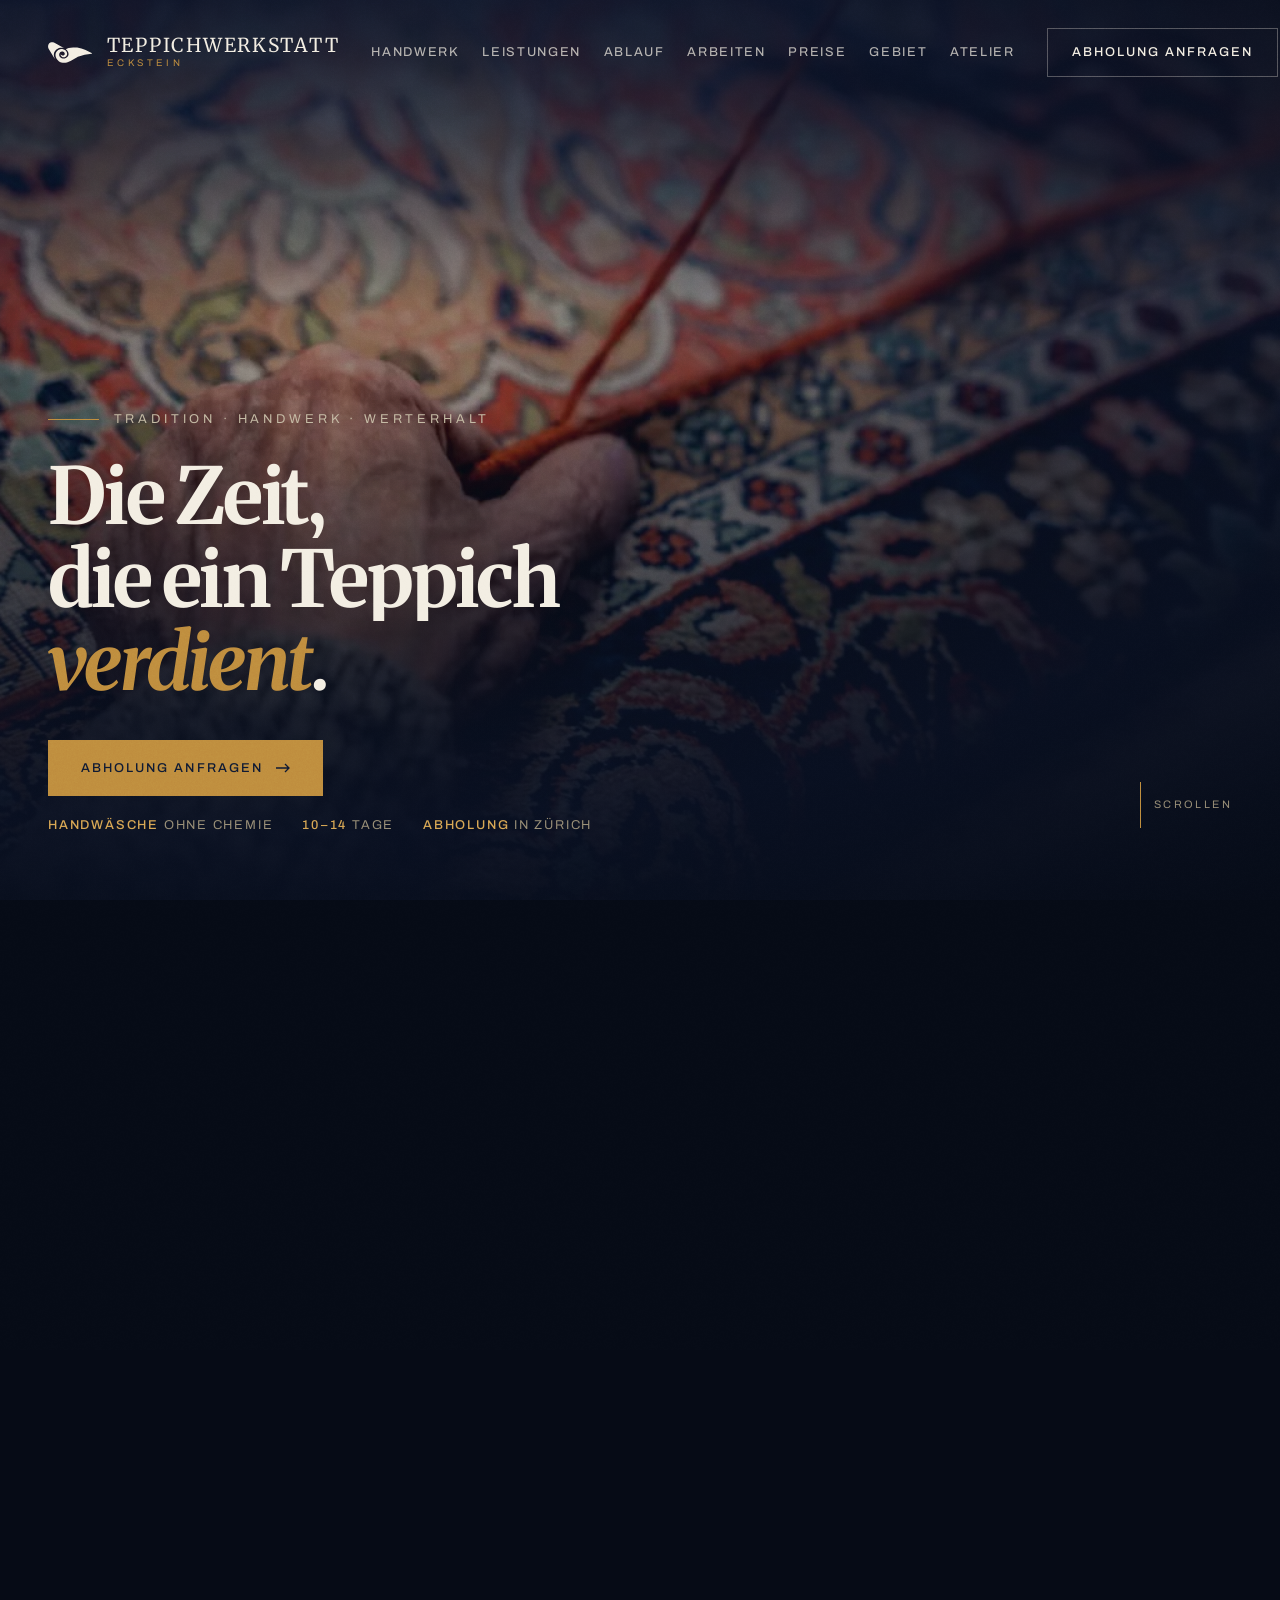
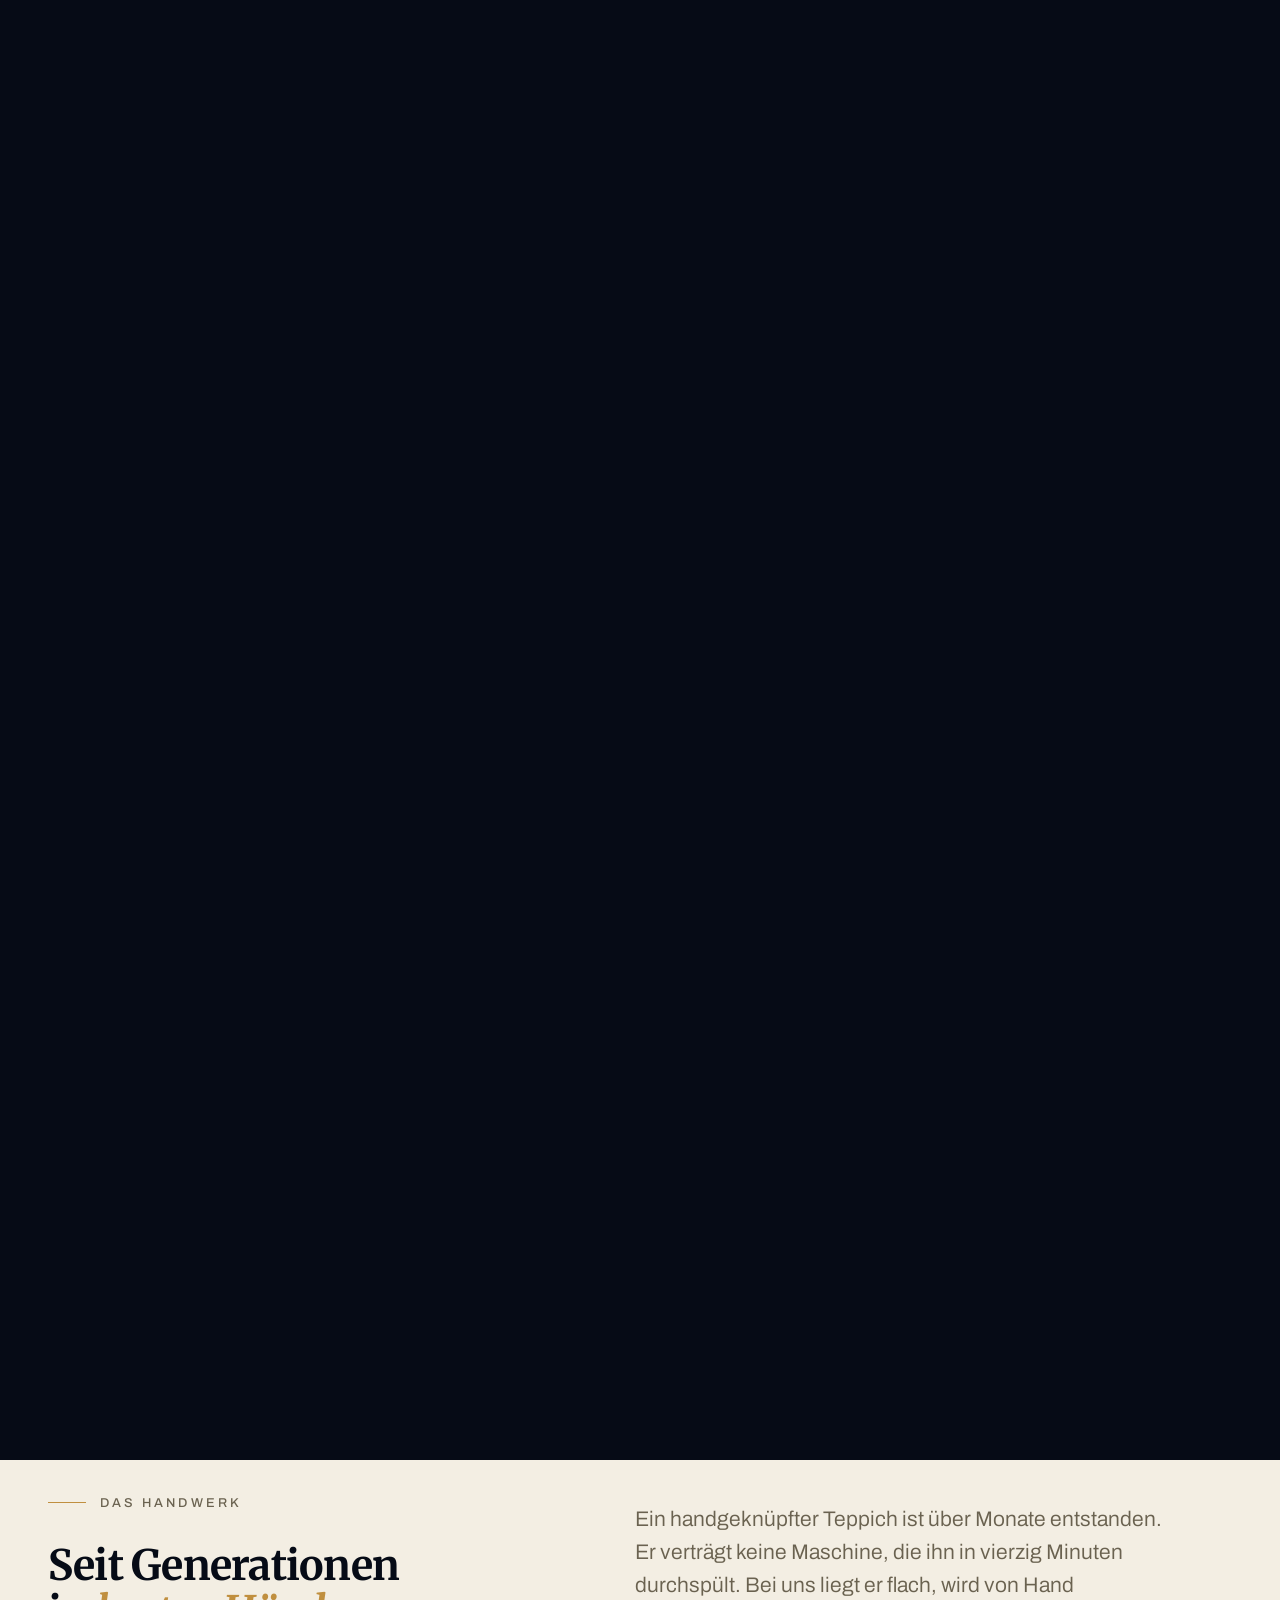
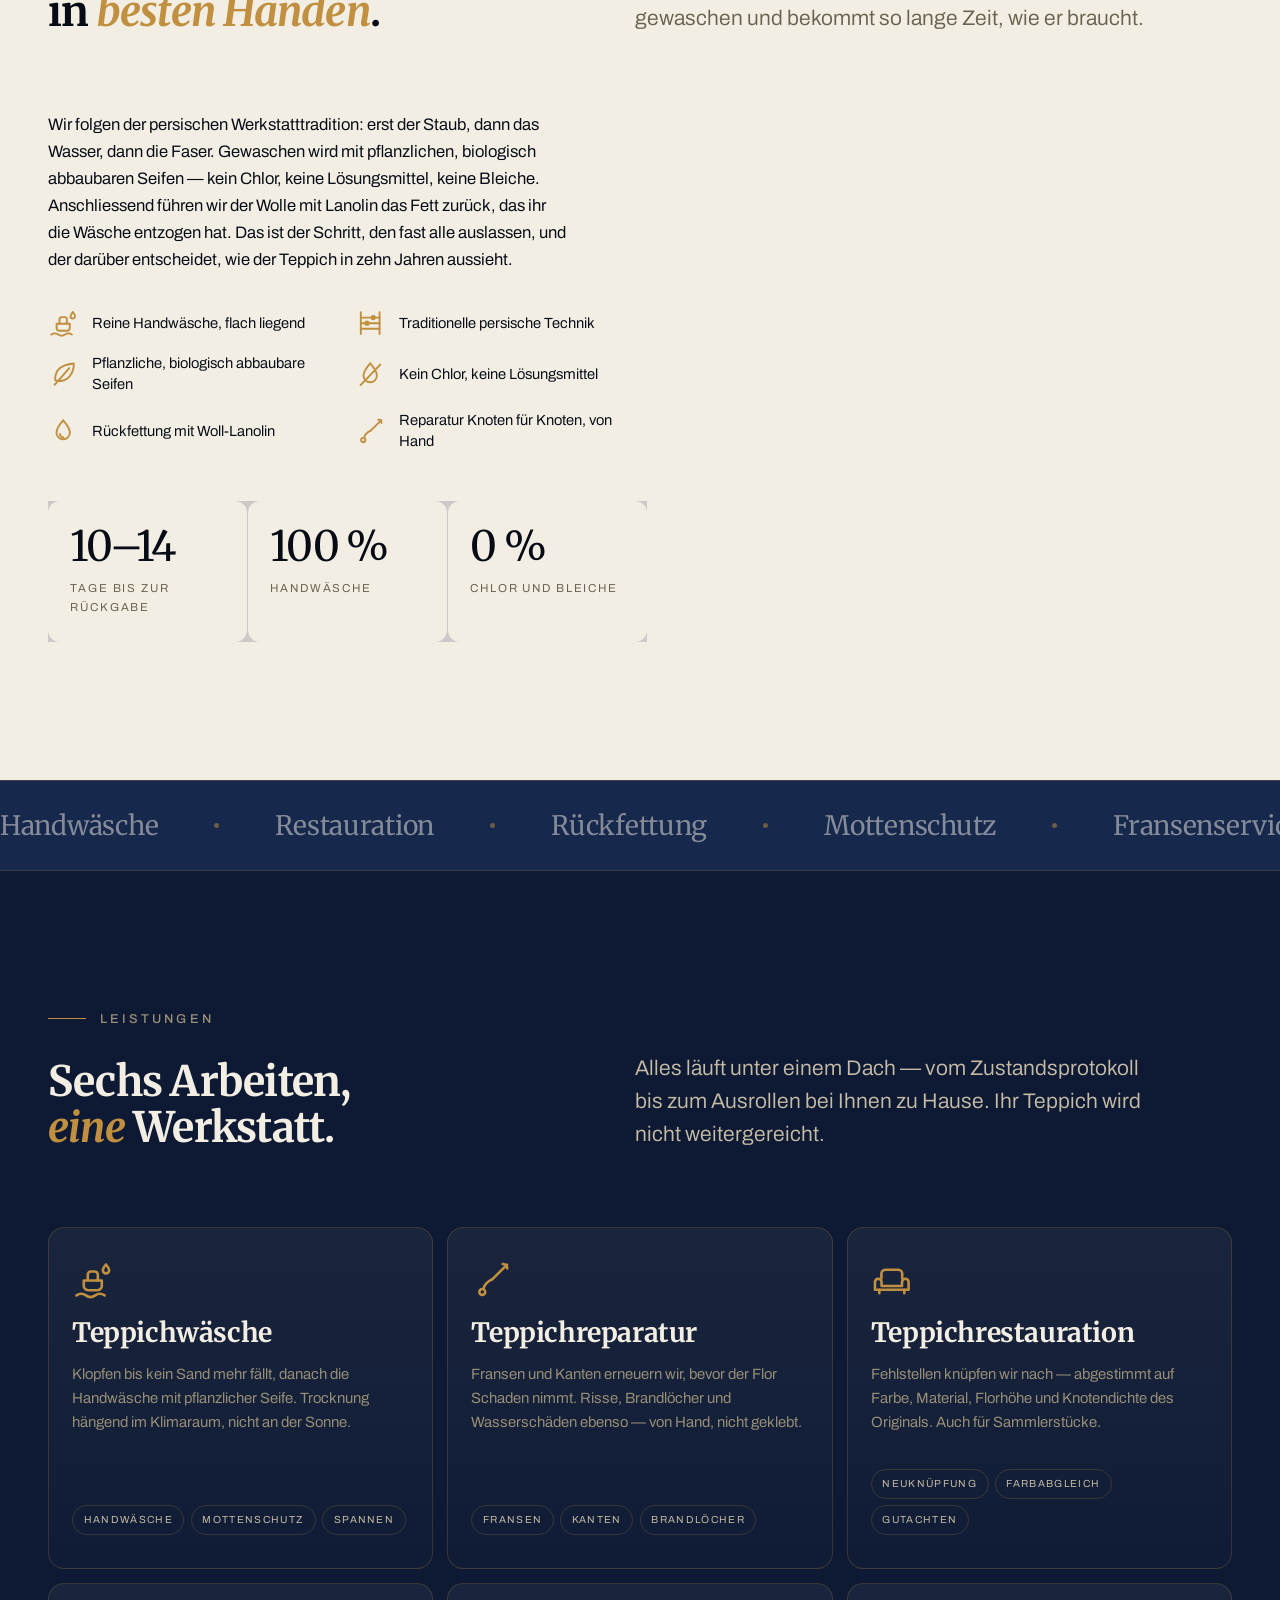
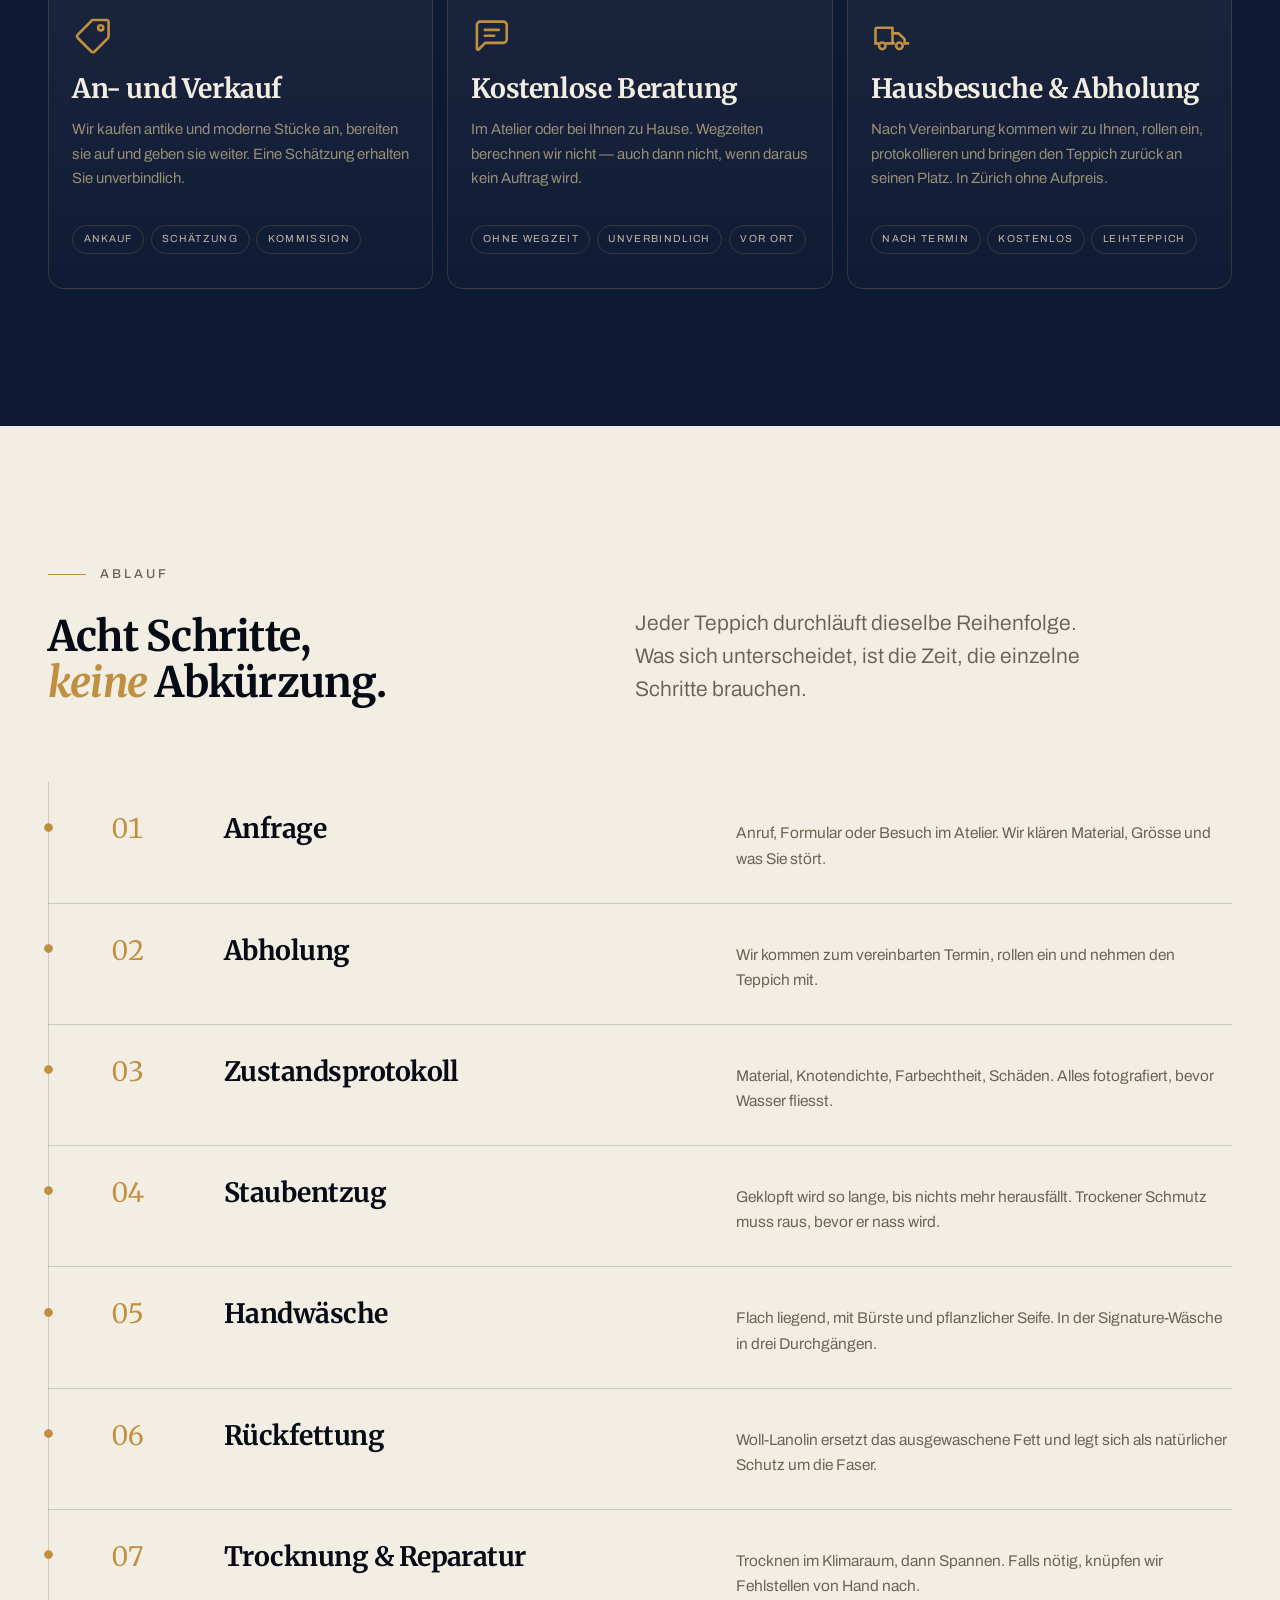
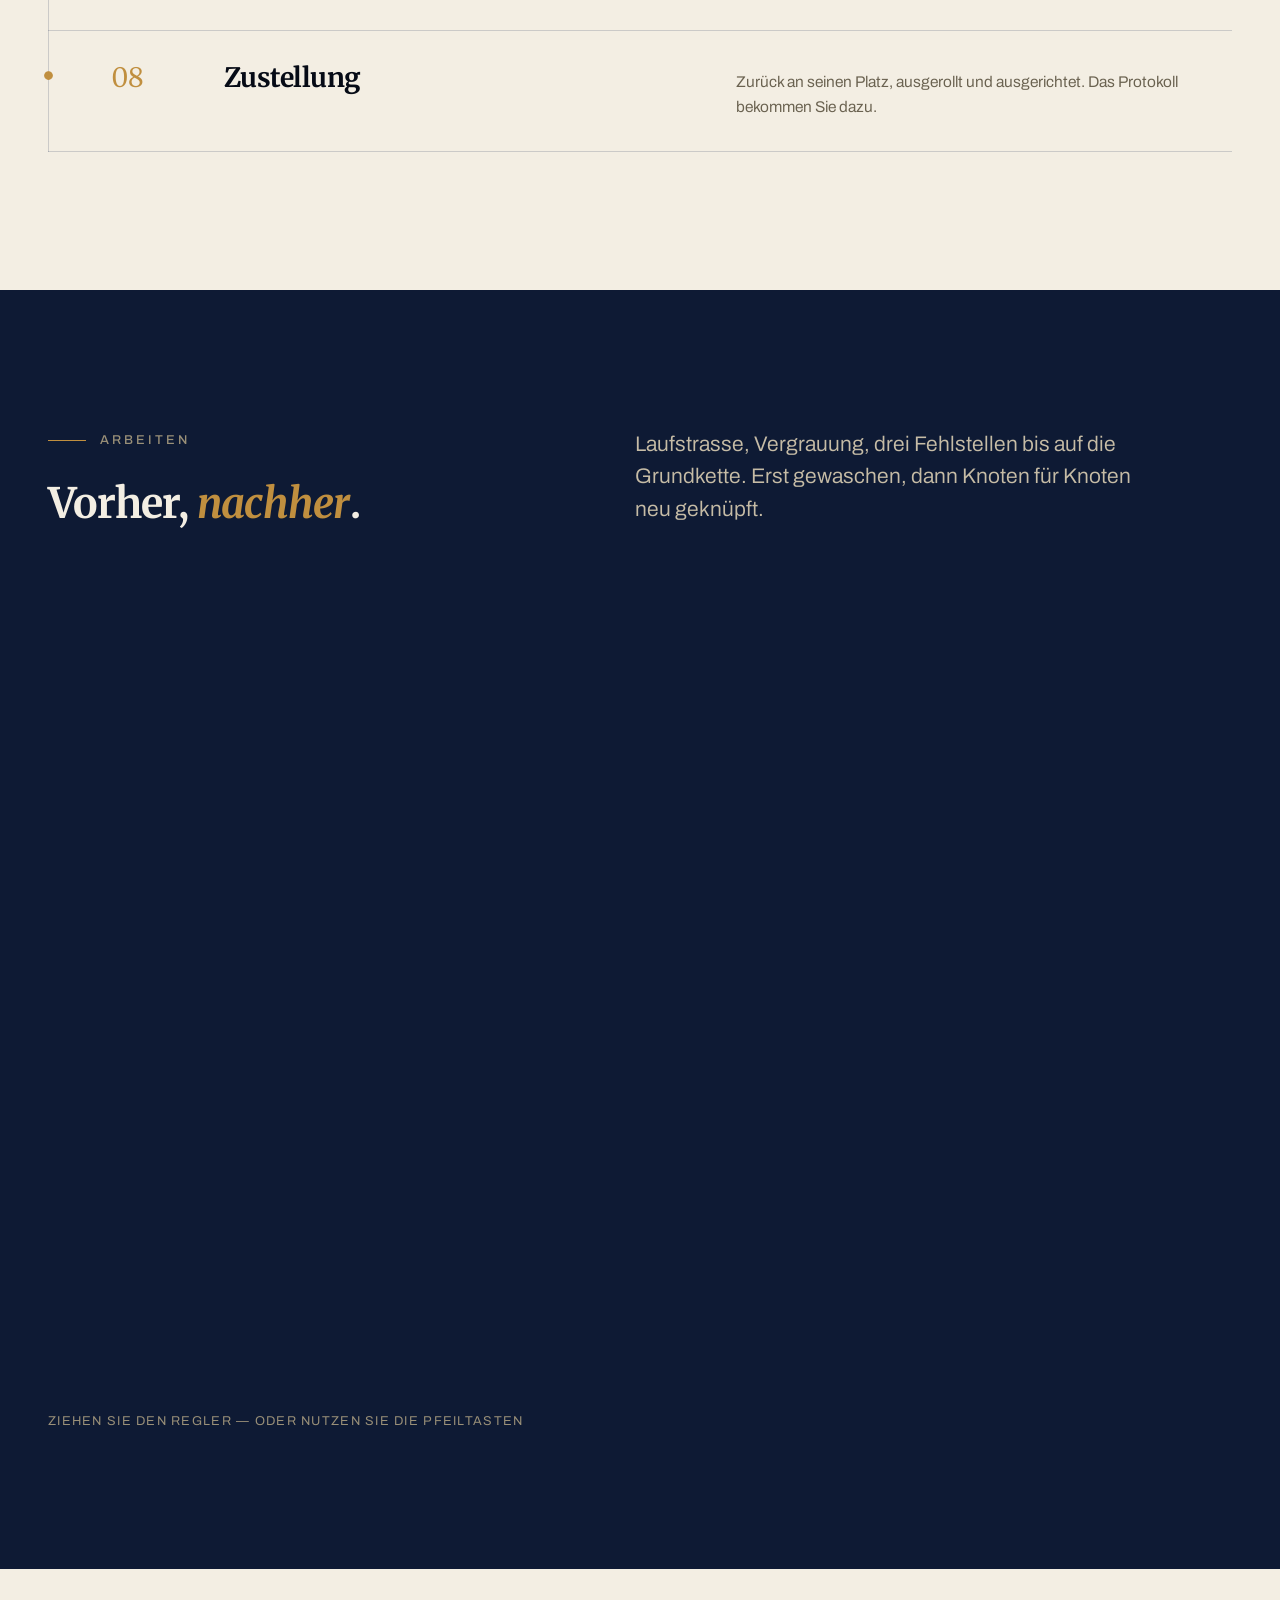
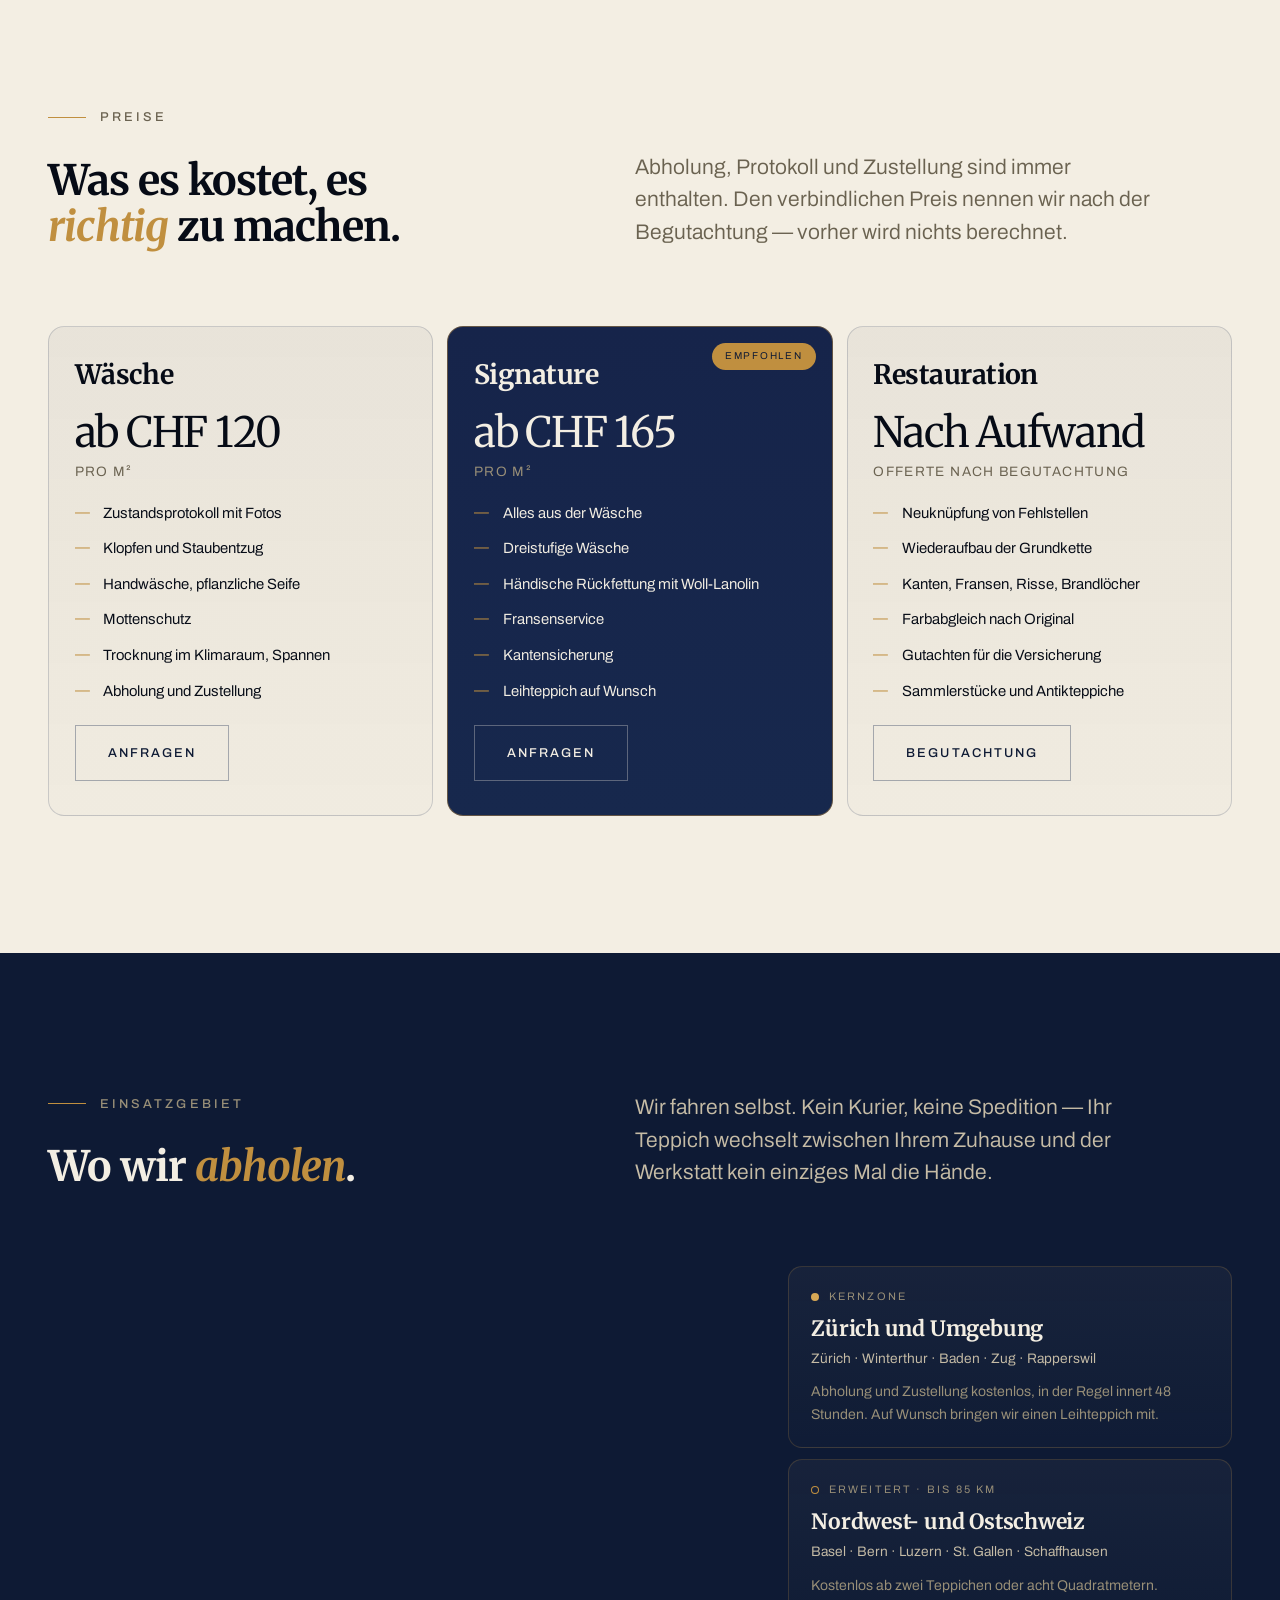
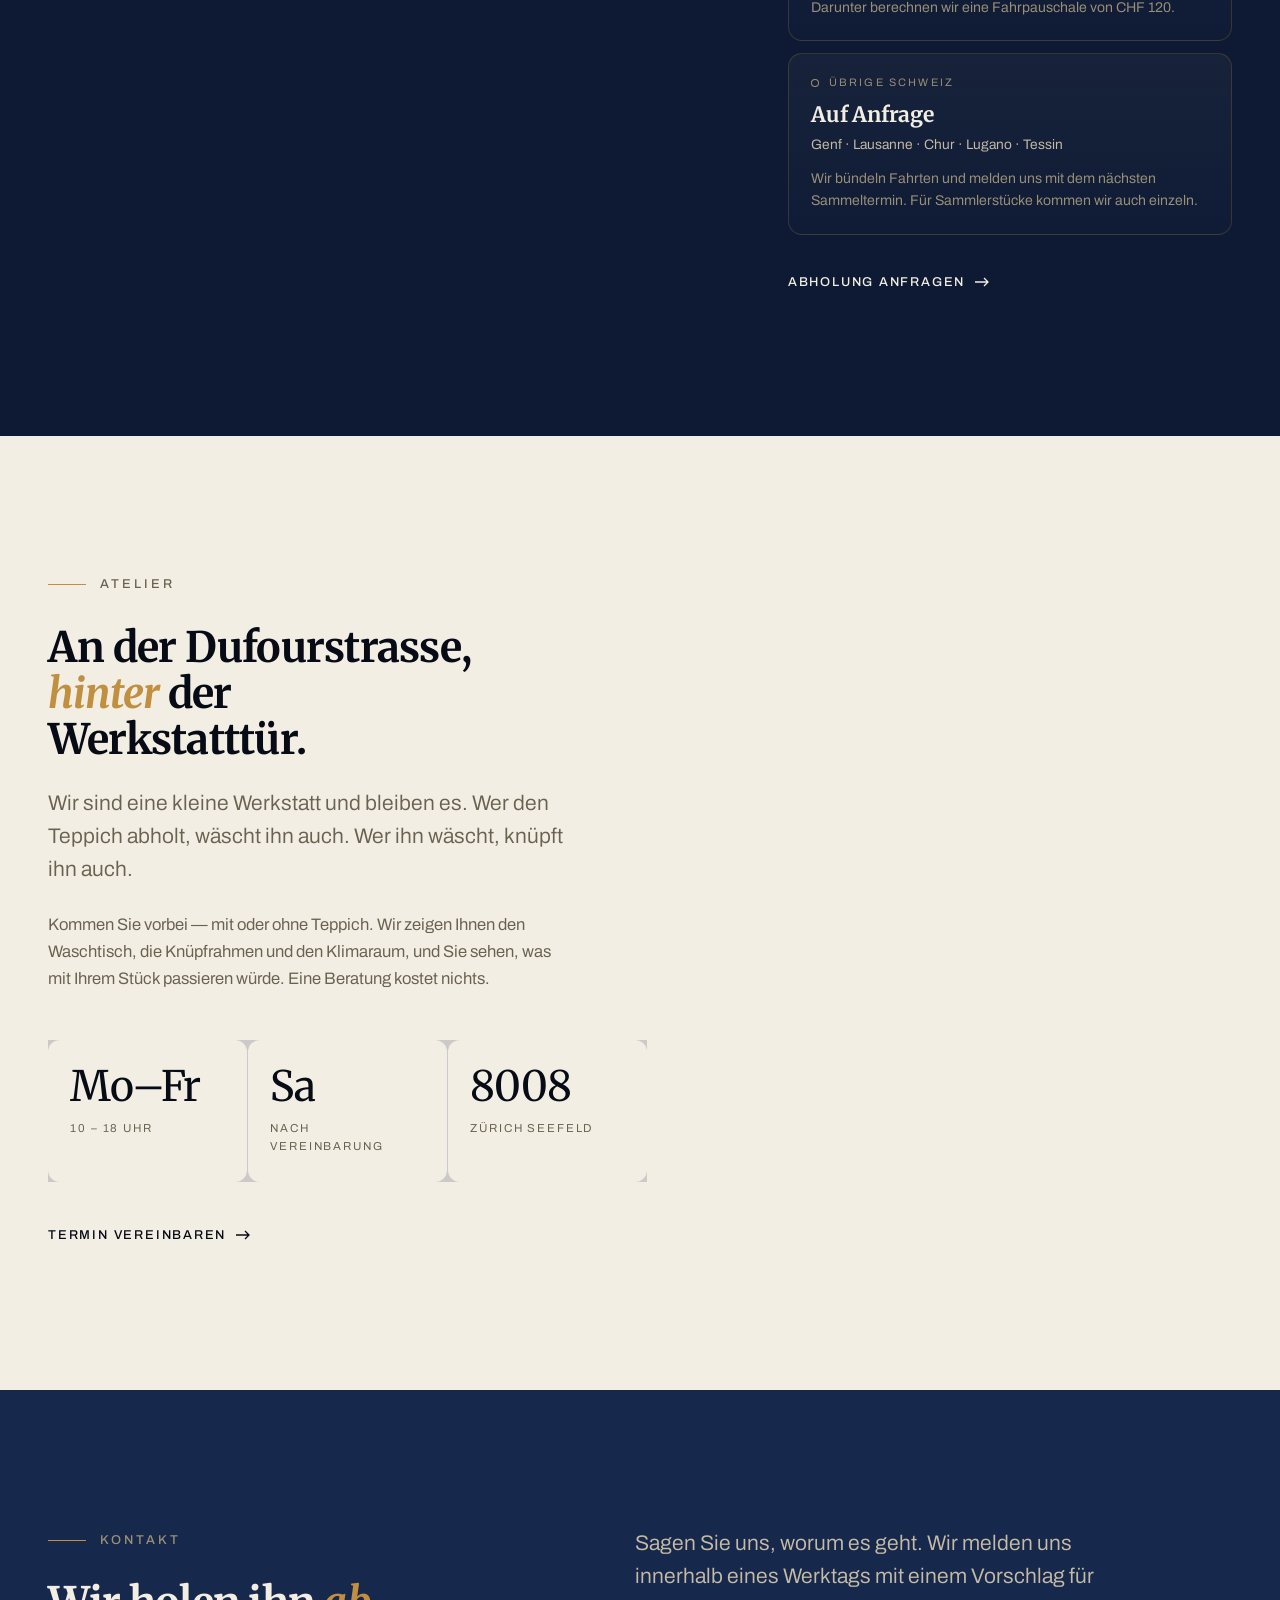
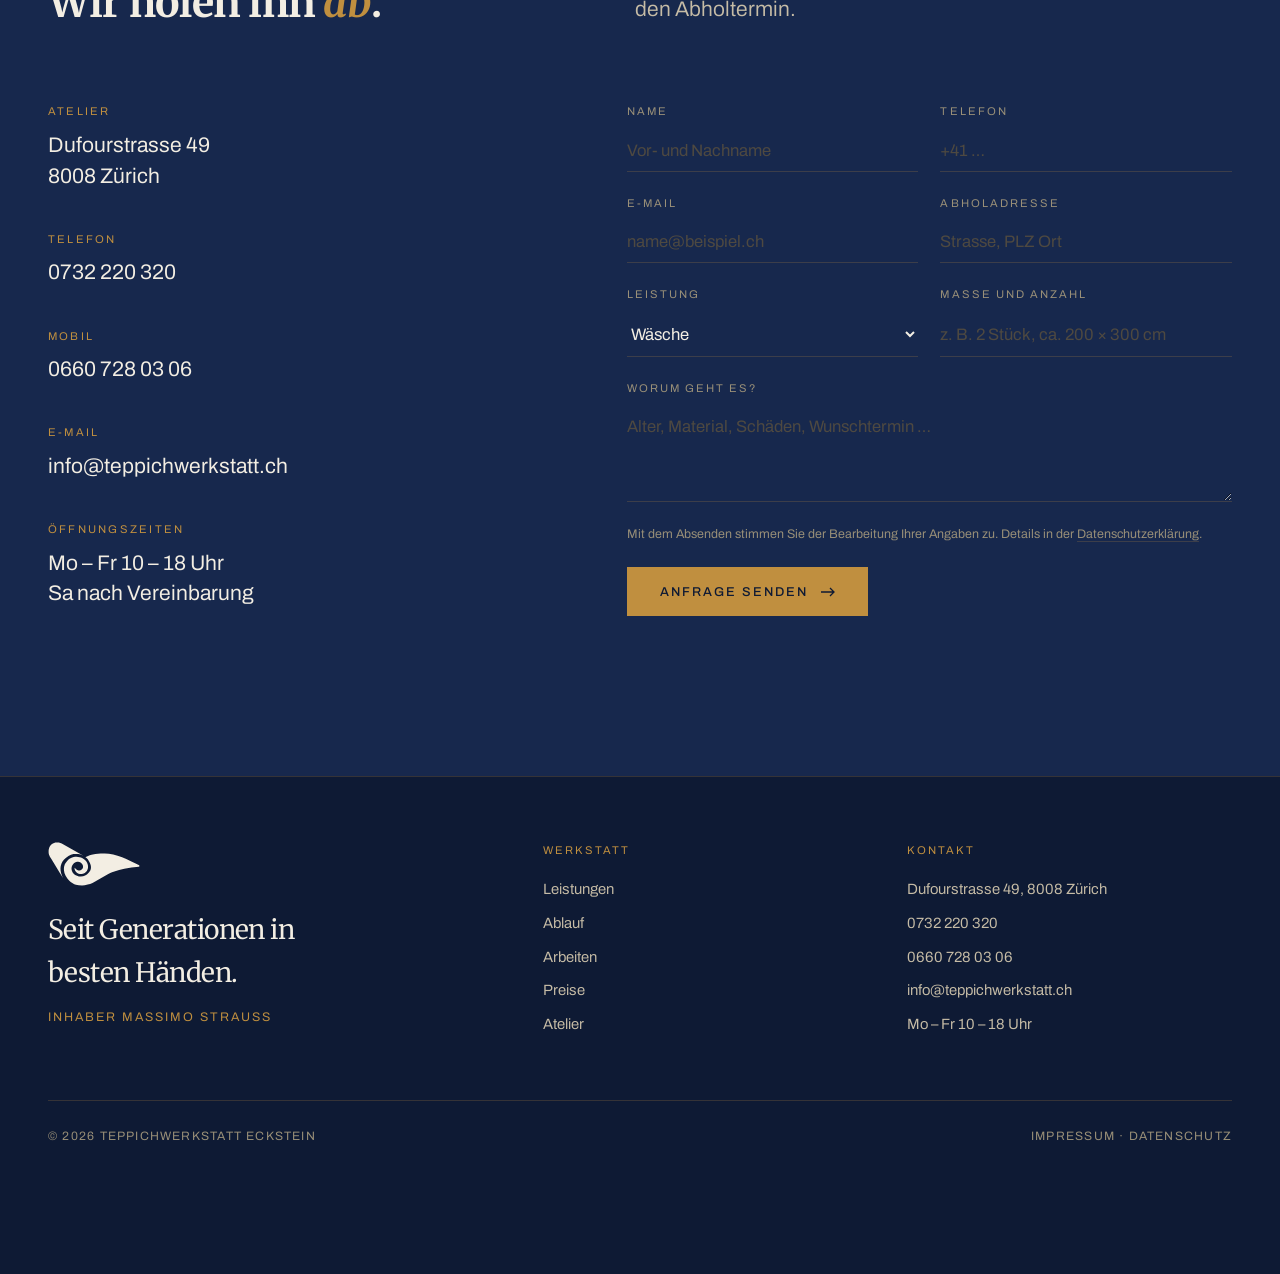
==== index.html @ 7df64d6c "Add files via upload" ====
<!DOCTYPE html>
<html lang="de-CH">
<head>
<meta charset="utf-8">
<meta name="viewport" content="width=device-width, initial-scale=1">
<title>Teppichwerkstatt Eckstein Zürich — Handwäsche, Reparatur, Restauration</title>
<meta name="description" content="Teppichwerkstatt Eckstein an der Dufourstrasse 49 in Zürich: Teppichwäsche, Reparatur, Restauration, An- und Verkauf. Kostenlose Beratung und Hausbesuche nach Vereinbarung.">
<meta name="theme-color" content="#0A0A09">

<meta property="og:type" content="website">
<meta property="og:locale" content="de_CH">
<meta property="og:site_name" content="Teppichwerkstatt Eckstein">
<meta property="og:title" content="Teppichwerkstatt Eckstein — Handwäsche, Restauration, Abholservice">
<meta property="og:description" content="Tradition, Handwerk, Werterhalt — seit Generationen in besten Händen. Dufourstrasse 49, 8008 Zürich.">
<meta property="og:image" content="assets/img/hero-poster.jpg">

<link rel="icon" href="assets/img/favicon.svg" type="image/svg+xml">
<link rel="alternate icon" href="assets/img/favicon-32.png" sizes="32x32">
<link rel="apple-touch-icon" href="assets/img/apple-touch-icon.png">
<link rel="preconnect" href="https://fonts.googleapis.com">
<link rel="preconnect" href="https://fonts.gstatic.com" crossorigin>
<link href="https://fonts.googleapis.com/css2?family=Archivo:wght@300;400;500;600&family=Merriweather:ital,wght@0,400;0,700;0,900;1,400;1,700&display=swap" rel="stylesheet">
<link rel="stylesheet" href="assets/css/style.css">

<noscript><style>
  /* Ohne JavaScript wird die Bühne gestapelt statt überblendet,
     und alles, was auf das Enthüllen wartet, ist sofort sichtbar. */
  .stage { height: auto; }
  .stage__pin { position: relative; height: auto; display: grid; grid-template-rows: 100svh auto; }
  .stage__film { grid-row: 1; grid-column: 1; }
  .hero { grid-row: 1; grid-column: 1; align-content: end; }
  .stage__veil { display: none; }
  .rv, .rv-wipe { opacity: 1; translate: none; clip-path: none; }
  .rv-line > * { translate: none; }
  .hero__svc li { opacity: 1; translate: none; }
  .flow__spine i { transform: scaleY(1); }
  .spool, .burger { display: none; }
</style></noscript>
</head>

<body>
<a class="skip" href="#handwerk">Zum Inhalt springen</a>
<div class="grain" aria-hidden="true"></div>

<!-- ====================================================== Kopfzeile ==== -->
<header class="head">
  <a class="head__brand" href="#start" aria-label="Teppichwerkstatt Eckstein, zum Seitenanfang">
    <span class="mark head__mark" aria-hidden="true"></span>
    <span class="head__word">Teppichwerkstatt<span>Eckstein</span></span>
  </a>

  <nav class="nav" aria-label="Abschnitte">
    <a class="nav__link" data-anchor href="#handwerk">Handwerk</a>
    <a class="nav__link" data-anchor href="#leistungen">Leistungen</a>
    <a class="nav__link" data-anchor href="#ablauf">Ablauf</a>
    <a class="nav__link" data-anchor href="#arbeiten">Arbeiten</a>
    <a class="nav__link" data-anchor href="#preise">Preise</a>
    <a class="nav__link" data-anchor href="#gebiet">Gebiet</a>
    <a class="nav__link" data-anchor href="#atelier">Atelier</a>
  </nav>

  <div class="head__cta">
    <a class="btn" href="#kontakt">Abholung anfragen</a>
  </div>

  <button class="burger" type="button" aria-expanded="false" aria-controls="drawer" aria-label="Menü öffnen">
    <span></span><span></span><span></span>
  </button>
</header>

<!-- ====================================================== Überblendmenü == -->
<div class="drawer" id="drawer" aria-hidden="true">
  <nav aria-label="Menü">
    <a class="drawer__link" href="#handwerk"><i>01</i>Handwerk</a>
    <a class="drawer__link" href="#leistungen"><i>02</i>Leistungen</a>
    <a class="drawer__link" href="#ablauf"><i>03</i>Ablauf</a>
    <a class="drawer__link" href="#arbeiten"><i>04</i>Arbeiten</a>
    <a class="drawer__link" href="#preise"><i>05</i>Preise</a>
    <a class="drawer__link" href="#gebiet"><i>06</i>Gebiet</a>
    <a class="drawer__link" href="#atelier"><i>07</i>Atelier</a>
    <a class="drawer__link" href="#kontakt"><i>08</i>Kontakt</a>
  </nav>
  <div class="drawer__foot">
    <a href="tel:0732220320">0732 220 320</a>
    <a href="tel:06607280306">0660 728 03 06</a>
    <a href="mailto:info@teppichwerkstatt.ch">info@teppichwerkstatt.ch</a>
  </div>
</div>

<!-- ====================================================== Fortschritt ==== -->
<div class="spool" aria-hidden="true">
  <span class="mark spool__mark"></span>
  <span class="spool__bar"><i></i></span>
  <span class="spool__num">00</span>
</div>

<main>

<!-- ============================================================ Bühne ==== -->
<!-- Der Film weicht einer Elfenbeintafel: das Dunkle hebt sich ab,
     darunter kommt die Farbe zum Vorschein. -->
<div class="stage" id="start" data-theme="dark">
  <div class="stage__pin">

    <div class="stage__film">
      <img class="stage__poster" src="assets/img/hero-poster.jpg" alt="">
      <!-- Kein Autoplay: das Bild wird vom Scrollweg durchgespult (siehe stageJob). -->
      <video id="herofilm" poster="assets/img/hero-poster.jpg" muted playsinline preload="auto">
        <source src="assets/video/hero.mp4" type="video/mp4">
      </video>
      <script>
        /* Auf schmalen Sichten und im Datensparmodus die leichte Fassung laden.
           Steht direkt hinter dem Element, damit der Wechsel früh greift. */
        (function () {
          var v = document.getElementById('herofilm');
          if (!v) return;
          var slim = window.matchMedia('(max-width: 760px)').matches ||
                     (navigator.connection && navigator.connection.saveData);
          if (!slim) return;
          v.querySelector('source').src = 'assets/video/hero-sm.mp4';
          v.load();
        })();
      </script>
      <div class="stage__scrim"></div>
    </div>

    <div class="stage__veil" aria-hidden="true">
      <span class="veil__cloud veil__cloud--1"></span>
      <span class="veil__cloud veil__cloud--2"></span>
      <span class="veil__cloud veil__cloud--3"></span>
      <span class="veil__solid"></span>
    </div>

    <div class="hero">
      <div class="hero__main">
        <p class="hero__kicker">Tradition · Handwerk · Werterhalt</p>
        <h1 class="hero__title">
          <span class="ln"><span>Die Zeit,</span></span>
          <span class="ln"><span>die ein Teppich</span></span>
          <span class="ln"><span><em>verdient</em>.</span></span>
        </h1>
        <div class="hero__foot">
          <a class="btn btn--flame" href="#kontakt">
            Abholung anfragen
            <svg class="btn__arrow" width="14" height="10" viewBox="0 0 14 10" fill="none" aria-hidden="true">
              <path d="M9 1l4 4-4 4M13 5H0" stroke="currentColor" stroke-width="1.3"/>
            </svg>
          </a>
          <p class="hero__meta">
            <span><b>Handwäsche</b> ohne Chemie</span>
            <span><b>10–14</b> Tage</span>
            <span><b>Abholung</b> in Zürich</span>
          </p>
        </div>
      </div>

      <div class="hero__aside">
        <!-- Treten beim Scrollen nacheinander hervor, gesteuert in stageJob -->
        <ul class="hero__svc" data-svc>
          <li><svg class="ico" viewBox="0 0 24 24" aria-hidden="true"><path d="M6.8 12.4h10.4v3.1a2.5 2.5 0 0 1-2.5 2.5H9.3a2.5 2.5 0 0 1-2.5-2.5v-3.1Z"/><path d="M9.1 12.4V9a1.8 1.8 0 0 1 1.8-1.8h2.2A1.8 1.8 0 0 1 14.9 9v3.4"/><path d="M2.6 21c1.8-1.3 3.6-1.3 5.4 0s3.6 1.3 5.4 0 3.6-1.3 5.4 0"/><path d="M19.6 3.2s-1.8 2.2-1.8 3.3a1.8 1.8 0 0 0 3.6 0c0-1.1-1.8-3.3-1.8-3.3Z"/></svg><div><b>Teppichwäsche</b><span>Reine Handwäsche, pflanzliche Seife</span></div></li>
          <li><svg class="ico" viewBox="0 0 24 24" aria-hidden="true"><path d="M20.8 3.2 12.4 11.6"/><path d="M18.3 2.9a2.3 2.3 0 0 1 2.6 2.6"/><path d="M12.4 11.6c-2.7 1.3-4.6 2.9-5 5"/><circle cx="6.5" cy="19" r="1.7"/></svg><div><b>Teppichreparatur</b><span>Fransen, Kanten, Risse, Brandlöcher</span></div></li>
          <li><svg class="ico" viewBox="0 0 24 24" aria-hidden="true"><path d="M4.6 3.4v17.2M19.4 3.4v17.2"/><path d="M4.6 7.6h14.8M4.6 12h14.8M4.6 16.4h14.8"/><circle cx="9.4" cy="12" r="1.3"/><circle cx="14.4" cy="7.6" r="1.3"/></svg><div><b>Teppichrestauration</b><span>Fehlstellen neu geknüpft, Knoten für Knoten</span></div></li>
          <li><svg class="ico" viewBox="0 0 24 24" aria-hidden="true"><path d="M11.6 2.9H20a1.1 1.1 0 0 1 1.1 1.1v8.4a1.6 1.6 0 0 1-.47 1.13l-7.4 7.4a1.6 1.6 0 0 1-2.26 0l-7.5-7.5a1.6 1.6 0 0 1 0-2.26l7.4-7.4A1.6 1.6 0 0 1 11.6 2.9Z"/><circle cx="16.6" cy="7.4" r="1.5"/></svg><div><b>An- und Verkauf</b><span>Ankauf, Schätzung, ausgesuchte Stücke</span></div></li>
          <li><svg class="ico" viewBox="0 0 24 24" aria-hidden="true"><path d="M20.6 14.2a1.9 1.9 0 0 1-1.9 1.9H8.2L4.4 19.9a.6.6 0 0 1-1-.45V5.7a1.9 1.9 0 0 1 1.9-1.9h13.4a1.9 1.9 0 0 1 1.9 1.9Z"/><path d="M8 8.6h8M8 12h5.4"/></svg><div><b>Kostenlose Beratung</b><span>Im Atelier oder bei Ihnen, ohne Wegzeit</span></div></li>
          <li><svg class="ico" viewBox="0 0 24 24" aria-hidden="true"><path d="M3.6 10.2 12 3.4l8.4 6.8"/><path d="M5.6 11.8v8.8h12.8v-8.8"/><circle cx="12" cy="16.4" r="2.4"/><path d="M12 16.4a1.1 1.1 0 1 1 1.1-1.1"/></svg><div><b>Hausbesuche</b><span>Nach Vereinbarung, inklusive Abholung</span></div></li>
        </ul>
      </div>

      <p class="hero__scroll"><i></i>Scrollen</p>
    </div>

  </div>
</div>

<!-- ========================================================= Handwerk ==== -->
<section class="bay bay--light" id="handwerk" data-theme="light">
  <div class="shell">

    <div class="bay__head">
      <div>
        <p class="eyebrow rv">Das Handwerk</p>
        <h2 class="bay__title rv" style="--d:.08s">Seit Generationen in <em>besten Händen</em>.</h2>
      </div>
      <p class="lede rv" style="--d:.16s">
        Ein handgeknüpfter Teppich ist über Monate entstanden. Er verträgt keine
        Maschine, die ihn in vierzig Minuten durchspült. Bei uns liegt er flach,
        wird von Hand gewaschen und bekommt so lange Zeit, wie er braucht.
      </p>
    </div>

    <div class="duo">
      <div>
        <p class="rv" style="max-width:52ch">
          Wir folgen der persischen Werkstatttradition: erst der Staub, dann das
          Wasser, dann die Faser. Gewaschen wird mit pflanzlichen, biologisch
          abbaubaren Seifen — kein Chlor, keine Lösungsmittel, keine Bleiche.
          Anschliessend führen wir der Wolle mit Lanolin das Fett zurück, das ihr
          die Wäsche entzogen hat. Das ist der Schritt, den fast alle auslassen,
          und der darüber entscheidet, wie der Teppich in zehn Jahren aussieht.
        </p>

        <ul class="creed rv" style="--d:.1s">
          <li><svg class="ico" viewBox="0 0 24 24" aria-hidden="true"><path d="M6.8 12.4h10.4v3.1a2.5 2.5 0 0 1-2.5 2.5H9.3a2.5 2.5 0 0 1-2.5-2.5v-3.1Z"/><path d="M9.1 12.4V9a1.8 1.8 0 0 1 1.8-1.8h2.2A1.8 1.8 0 0 1 14.9 9v3.4"/><path d="M2.6 21c1.8-1.3 3.6-1.3 5.4 0s3.6 1.3 5.4 0 3.6-1.3 5.4 0"/><path d="M19.6 3.2s-1.8 2.2-1.8 3.3a1.8 1.8 0 0 0 3.6 0c0-1.1-1.8-3.3-1.8-3.3Z"/></svg>Reine Handwäsche, flach liegend</li>
          <li><svg class="ico" viewBox="0 0 24 24" aria-hidden="true"><path d="M4.6 3.4v17.2M19.4 3.4v17.2"/><path d="M4.6 7.6h14.8M4.6 12h14.8M4.6 16.4h14.8"/><circle cx="9.4" cy="12" r="1.3"/><circle cx="14.4" cy="7.6" r="1.3"/></svg>Traditionelle persische Technik</li>
          <li><svg class="ico" viewBox="0 0 24 24" aria-hidden="true"><path d="M20.4 3.6c0 9.2-5.6 13.8-11.1 13.8-2 0-3.5-.6-3.5-.6S4.6 8.2 12.8 5.2c3.7-1.3 7.6-1.6 7.6-1.6Z"/><path d="M16.8 7.2 5.2 20.4"/></svg>Pflanzliche, biologisch abbaubare Seifen</li>
          <li><svg class="ico" viewBox="0 0 24 24" aria-hidden="true"><path d="M12 3.4s-5.3 6.1-5.3 9.7a5.3 5.3 0 0 0 10.6 0C17.3 9.5 12 3.4 12 3.4Z"/><path d="M4.4 20.6 20 4.4"/></svg>Kein Chlor, keine Lösungsmittel</li>
          <li><svg class="ico" viewBox="0 0 24 24" aria-hidden="true"><path d="M12 3.4s-5.3 6.1-5.3 9.7a5.3 5.3 0 0 0 10.6 0C17.3 9.5 12 3.4 12 3.4Z"/><path d="M9.5 14.2a2.7 2.7 0 0 0 2.7 2.7"/></svg>Rückfettung mit Woll-Lanolin</li>
          <li><svg class="ico" viewBox="0 0 24 24" aria-hidden="true"><path d="M20.8 3.2 12.4 11.6"/><path d="M18.3 2.9a2.3 2.3 0 0 1 2.6 2.6"/><path d="M12.4 11.6c-2.7 1.3-4.6 2.9-5 5"/><circle cx="6.5" cy="19" r="1.7"/></svg>Reparatur Knoten für Knoten, von Hand</li>
        </ul>

        <div class="facts rv" style="--d:.18s">
          <div><b>10–14</b><span>Tage bis zur Rückgabe</span></div>
          <div><b>100 %</b><span>Handwäsche</span></div>
          <div><b>0 %</b><span>Chlor und Bleiche</span></div>
        </div>
      </div>

      <figure class="rv-wipe" style="margin:0; overflow:hidden">
        <img data-par="0.16" src="assets/img/teppich-nachher.jpg"
             alt="Nahaufnahme eines handgeknüpften Teppichs nach der Wäsche: Flor und Bordüre in klaren Farben."
             width="1500" height="1000" loading="lazy" decoding="async">
      </figure>
    </div>

  </div>
</section>

<!-- ========================================================== Laufband ==== -->
<div class="ticker" data-theme="dark" aria-hidden="true">
  <!-- Zwei identische Sätze: die Schleife springt beim Wechsel unsichtbar zurück. -->
  <div class="ticker__row">
    <span>Handwäsche</span><span>Restauration</span><span>Rückfettung</span>
    <span>Mottenschutz</span><span>Fransenservice</span><span>Abholung</span>
    <span>Zustandsprotokoll</span><span>Klimaraum</span><span>Knotendichte</span>
    <span>Woll-Lanolin</span><span>Kantensicherung</span><span>Leihteppich</span>
    <span>Handwäsche</span><span>Restauration</span><span>Rückfettung</span>
    <span>Mottenschutz</span><span>Fransenservice</span><span>Abholung</span>
    <span>Zustandsprotokoll</span><span>Klimaraum</span><span>Knotendichte</span>
    <span>Woll-Lanolin</span><span>Kantensicherung</span><span>Leihteppich</span>
  </div>
</div>

<!-- ======================================================= Leistungen ==== -->
<section class="bay bay--dark" id="leistungen" data-theme="dark">
  <div class="shell">
    <div class="bay__head">
      <div>
        <p class="eyebrow rv">Leistungen</p>
        <h2 class="bay__title rv" style="--d:.08s">Sechs Arbeiten, <em>eine</em> Werkstatt.</h2>
      </div>
      <p class="lede rv" style="--d:.16s">
        Alles läuft unter einem Dach — vom Zustandsprotokoll bis zum Ausrollen
        bei Ihnen zu Hause. Ihr Teppich wird nicht weitergereicht.
      </p>
    </div>

    <div class="craft">
      <article class="craft__item">
        <svg class="ico craft__ico" viewBox="0 0 24 24" aria-hidden="true"><path d="M6.8 12.4h10.4v3.1a2.5 2.5 0 0 1-2.5 2.5H9.3a2.5 2.5 0 0 1-2.5-2.5v-3.1Z"/><path d="M9.1 12.4V9a1.8 1.8 0 0 1 1.8-1.8h2.2A1.8 1.8 0 0 1 14.9 9v3.4"/><path d="M2.6 21c1.8-1.3 3.6-1.3 5.4 0s3.6 1.3 5.4 0 3.6-1.3 5.4 0"/><path d="M19.6 3.2s-1.8 2.2-1.8 3.3a1.8 1.8 0 0 0 3.6 0c0-1.1-1.8-3.3-1.8-3.3Z"/></svg>
        <h3 class="craft__name">Teppichwäsche</h3>
        <p class="craft__text">
          Klopfen bis kein Sand mehr fällt, danach die Handwäsche mit pflanzlicher Seife. Trocknung hängend im Klimaraum, nicht an der Sonne.
        </p>
        <p class="craft__tags"><span>Handwäsche</span><span>Mottenschutz</span><span>Spannen</span></p>
      </article>

      <article class="craft__item">
        <svg class="ico craft__ico" viewBox="0 0 24 24" aria-hidden="true"><path d="M20.8 3.2 12.4 11.6"/><path d="M18.3 2.9a2.3 2.3 0 0 1 2.6 2.6"/><path d="M12.4 11.6c-2.7 1.3-4.6 2.9-5 5"/><circle cx="6.5" cy="19" r="1.7"/></svg>
        <h3 class="craft__name">Teppichreparatur</h3>
        <p class="craft__text">
          Fransen und Kanten erneuern wir, bevor der Flor Schaden nimmt. Risse, Brandlöcher und Wasserschäden ebenso — von Hand, nicht geklebt.
        </p>
        <p class="craft__tags"><span>Fransen</span><span>Kanten</span><span>Brandlöcher</span></p>
      </article>

      <article class="craft__item">
        <svg class="ico craft__ico" viewBox="0 0 24 24" aria-hidden="true"><path d="M6 11.2V8.4a2.2 2.2 0 0 1 2.2-2.2h7.6A2.2 2.2 0 0 1 18 8.4v2.8"/><path d="M4.2 11.4a1.9 1.9 0 0 1 1.9 1.9v2.3h11.8v-2.3a1.9 1.9 0 1 1 3.8 0v4.4H2.3v-4.4a1.9 1.9 0 0 1 1.9-1.9Z"/><path d="M4.8 17.8v2M19.2 17.8v2"/></svg>
        <h3 class="craft__name">Teppichrestauration</h3>
        <p class="craft__text">
          Fehlstellen knüpfen wir nach — abgestimmt auf Farbe, Material, Florhöhe und Knotendichte des Originals. Auch für Sammlerstücke.
        </p>
        <p class="craft__tags"><span>Neuknüpfung</span><span>Farbabgleich</span><span>Gutachten</span></p>
      </article>

      <article class="craft__item">
        <svg class="ico craft__ico" viewBox="0 0 24 24" aria-hidden="true"><path d="M11.6 2.9H20a1.1 1.1 0 0 1 1.1 1.1v8.4a1.6 1.6 0 0 1-.47 1.13l-7.4 7.4a1.6 1.6 0 0 1-2.26 0l-7.5-7.5a1.6 1.6 0 0 1 0-2.26l7.4-7.4A1.6 1.6 0 0 1 11.6 2.9Z"/><circle cx="16.6" cy="7.4" r="1.5"/></svg>
        <h3 class="craft__name">An- und Verkauf</h3>
        <p class="craft__text">
          Wir kaufen antike und moderne Stücke an, bereiten sie auf und geben sie weiter. Eine Schätzung erhalten Sie unverbindlich.
        </p>
        <p class="craft__tags"><span>Ankauf</span><span>Schätzung</span><span>Kommission</span></p>
      </article>

      <article class="craft__item">
        <svg class="ico craft__ico" viewBox="0 0 24 24" aria-hidden="true"><path d="M20.6 14.2a1.9 1.9 0 0 1-1.9 1.9H8.2L4.4 19.9a.6.6 0 0 1-1-.45V5.7a1.9 1.9 0 0 1 1.9-1.9h13.4a1.9 1.9 0 0 1 1.9 1.9Z"/><path d="M8 8.6h8M8 12h5.4"/></svg>
        <h3 class="craft__name">Kostenlose Beratung</h3>
        <p class="craft__text">
          Im Atelier oder bei Ihnen zu Hause. Wegzeiten berechnen wir nicht — auch dann nicht, wenn daraus kein Auftrag wird.
        </p>
        <p class="craft__tags"><span>Ohne Wegzeit</span><span>Unverbindlich</span><span>Vor Ort</span></p>
      </article>

      <article class="craft__item">
        <svg class="ico craft__ico" viewBox="0 0 24 24" aria-hidden="true"><path d="M2.6 16.4V8.4a1 1 0 0 1 1-1h8.8v9"/><path d="M12.4 10.6h3.5l3.5 3.4v2.4"/><path d="M2.6 16.4h1.4M9 16.4h4.2M19.4 16.4h2"/><circle cx="6.5" cy="17.8" r="1.9"/><circle cx="16.4" cy="17.8" r="1.9"/></svg>
        <h3 class="craft__name">Hausbesuche & Abholung</h3>
        <p class="craft__text">
          Nach Vereinbarung kommen wir zu Ihnen, rollen ein, protokollieren und bringen den Teppich zurück an seinen Platz. In Zürich ohne Aufpreis.
        </p>
        <p class="craft__tags"><span>Nach Termin</span><span>Kostenlos</span><span>Leihteppich</span></p>
      </article>
    </div>
  </div>
</section>

<!-- =========================================================== Ablauf ==== -->
<section class="bay bay--light" id="ablauf" data-theme="light">
  <div class="shell">
    <div class="bay__head">
      <div>
        <p class="eyebrow rv">Ablauf</p>
        <h2 class="bay__title rv" style="--d:.08s">Acht Schritte, <em>keine</em> Abkürzung.</h2>
      </div>
      <p class="lede rv" style="--d:.16s">
        Jeder Teppich durchläuft dieselbe Reihenfolge. Was sich unterscheidet,
        ist die Zeit, die einzelne Schritte brauchen.
      </p>
    </div>

    <div class="flow">
      <div class="flow__spine" aria-hidden="true"><i></i></div>

      <div class="flow__step">
        <p class="flow__no">01</p>
        <h3 class="flow__name">Anfrage</h3>
        <p class="flow__text">Anruf, Formular oder Besuch im Atelier. Wir klären Material, Grösse und was Sie stört.</p>
      </div>
      <div class="flow__step">
        <p class="flow__no">02</p>
        <h3 class="flow__name">Abholung</h3>
        <p class="flow__text">Wir kommen zum vereinbarten Termin, rollen ein und nehmen den Teppich mit.</p>
      </div>
      <div class="flow__step">
        <p class="flow__no">03</p>
        <h3 class="flow__name">Zustandsprotokoll</h3>
        <p class="flow__text">Material, Knotendichte, Farbechtheit, Schäden. Alles fotografiert, bevor Wasser fliesst.</p>
      </div>
      <div class="flow__step">
        <p class="flow__no">04</p>
        <h3 class="flow__name">Staubentzug</h3>
        <p class="flow__text">Geklopft wird so lange, bis nichts mehr herausfällt. Trockener Schmutz muss raus, bevor er nass wird.</p>
      </div>
      <div class="flow__step">
        <p class="flow__no">05</p>
        <h3 class="flow__name">Handwäsche</h3>
        <p class="flow__text">Flach liegend, mit Bürste und pflanzlicher Seife. In der Signature-Wäsche in drei Durchgängen.</p>
      </div>
      <div class="flow__step">
        <p class="flow__no">06</p>
        <h3 class="flow__name">Rückfettung</h3>
        <p class="flow__text">Woll-Lanolin ersetzt das ausgewaschene Fett und legt sich als natürlicher Schutz um die Faser.</p>
      </div>
      <div class="flow__step">
        <p class="flow__no">07</p>
        <h3 class="flow__name">Trocknung &amp; Reparatur</h3>
        <p class="flow__text">Trocknen im Klimaraum, dann Spannen. Falls nötig, knüpfen wir Fehlstellen von Hand nach.</p>
      </div>
      <div class="flow__step">
        <p class="flow__no">08</p>
        <h3 class="flow__name">Zustellung</h3>
        <p class="flow__text">Zurück an seinen Platz, ausgerollt und ausgerichtet. Das Protokoll bekommen Sie dazu.</p>
      </div>
    </div>
  </div>
</section>

<!-- ========================================================= Arbeiten ==== -->
<section class="bay bay--dark" id="arbeiten" data-theme="dark">
  <div class="shell">
    <div class="bay__head">
      <div>
        <p class="eyebrow rv">Arbeiten</p>
        <h2 class="bay__title rv" style="--d:.08s">Vorher, <em>nachher</em>.</h2>
      </div>
      <p class="lede rv" style="--d:.16s">
        Laufstrasse, Vergrauung, drei Fehlstellen bis auf die Grundkette.
        Erst gewaschen, dann Knoten für Knoten neu geknüpft.
      </p>
    </div>

    <div class="rv-wipe">
      <div class="ba" data-ba>
        <img class="ba__after" src="assets/img/teppich-nachher.jpg"
             alt="Derselbe Teppich nach Wäsche und Restauration: gleichmässiger Flor, geschlossene Fläche."
             width="1500" height="1000" loading="lazy" decoding="async">
        <div class="ba__before">
          <img src="assets/img/teppich-vorher.jpg"
               alt="Teppich vor der Bearbeitung: vergraute Laufstrasse und offene Fehlstellen."
               width="1500" height="1000" loading="lazy" decoding="async">
        </div>

        <span class="ba__tag ba__tag--a">Vorher</span>
        <span class="ba__tag ba__tag--b">Nachher</span>

        <div class="ba__bar" aria-hidden="true">
          <span class="ba__grip">
            <svg viewBox="0 0 24 24" aria-hidden="true"><path d="M9 5l-6 7 6 7v-4h6v4l6-7-6-7v4H9z"/></svg>
          </span>
        </div>

        <input class="ba__range" type="range" min="0" max="100" value="50" step="0.1"
               aria-label="Vergleich zwischen vorher und nachher verschieben">
      </div>
    </div>
    <p class="ba-note rv">Ziehen Sie den Regler — oder nutzen Sie die Pfeiltasten</p>
  </div>
</section>

<!-- =========================================================== Preise ==== -->
<section class="bay bay--light" id="preise" data-theme="light">
  <div class="shell">
    <div class="bay__head">
      <div>
        <p class="eyebrow rv">Preise</p>
        <h2 class="bay__title rv" style="--d:.08s">Was es kostet, es <em>richtig</em> zu machen.</h2>
      </div>
      <p class="lede rv" style="--d:.16s">
        Abholung, Protokoll und Zustellung sind immer enthalten. Den verbindlichen
        Preis nennen wir nach der Begutachtung — vorher wird nichts berechnet.
      </p>
    </div>

    <div class="tariff">
      <article class="tariff__card rv">
        <h3 class="tariff__name">Wäsche</h3>
        <p class="tariff__price">ab CHF 120<small>pro m²</small></p>
        <ul class="tariff__list">
          <li>Zustandsprotokoll mit Fotos</li>
          <li>Klopfen und Staubentzug</li>
          <li>Handwäsche, pflanzliche Seife</li>
          <li>Mottenschutz</li>
          <li>Trocknung im Klimaraum, Spannen</li>
          <li>Abholung und Zustellung</li>
        </ul>
        <a class="btn btn--ink" href="#kontakt">Anfragen</a>
      </article>

      <article class="tariff__card tariff__card--lead rv" style="--d:.08s">
        <span class="tariff__flag">Empfohlen</span>
        <h3 class="tariff__name">Signature</h3>
        <p class="tariff__price">ab CHF 165<small>pro m²</small></p>
        <ul class="tariff__list">
          <li>Alles aus der Wäsche</li>
          <li>Dreistufige Wäsche</li>
          <li>Händische Rückfettung mit Woll-Lanolin</li>
          <li>Fransenservice</li>
          <li>Kantensicherung</li>
          <li>Leihteppich auf Wunsch</li>
        </ul>
        <a class="btn" href="#kontakt">Anfragen</a>
      </article>

      <article class="tariff__card rv" style="--d:.16s">
        <h3 class="tariff__name">Restauration</h3>
        <p class="tariff__price">Nach Aufwand<small>Offerte nach Begutachtung</small></p>
        <ul class="tariff__list">
          <li>Neuknüpfung von Fehlstellen</li>
          <li>Wiederaufbau der Grundkette</li>
          <li>Kanten, Fransen, Risse, Brandlöcher</li>
          <li>Farbabgleich nach Original</li>
          <li>Gutachten für die Versicherung</li>
          <li>Sammlerstücke und Antikteppiche</li>
        </ul>
        <a class="btn btn--ink" href="#kontakt">Begutachtung</a>
      </article>
    </div>
  </div>
</section>

<!-- ==================================================== Einsatzgebiet ==== -->
<section class="bay bay--dark" id="gebiet" data-theme="dark">
  <div class="shell">
    <div class="bay__head">
      <div>
        <p class="eyebrow rv">Einsatzgebiet</p>
        <h2 class="bay__title rv" style="--d:.08s">Wo wir <em>abholen</em>.</h2>
      </div>
      <p class="lede rv" style="--d:.16s">
        Wir fahren selbst. Kein Kurier, keine Spedition — Ihr Teppich wechselt
        zwischen Ihrem Zuhause und der Werkstatt kein einziges Mal die Hände.
      </p>
    </div>

    <div class="geo">
      <figure class="geo__map rv-wipe">
        <svg class="ch" viewBox="0 0 1270 783" width="1270" height="783" role="img" aria-labelledby="ch-t ch-d" preserveAspectRatio="xMidYMid meet">
<title id="ch-t">Einsatzgebiet der Teppichwerkstatt in der Schweiz</title>
<desc id="ch-d">Stilisierte Schweizer Karte. Von Zürich aus laufen Ringe nach aussen und markieren Kernzone, erweiterte Zone und die übrige Schweiz.</desc>
<path class="ch__fill" d="M928.0 147.1 L936.8 205.7 L902.2 286.6 L1004.6 346.8 L1120.0 355.8 L1102.1 491.3 L1002.4 547.0 L835.0 505.6 L786.0 638.9 L678.2 649.4 L639.0 597.0 L512.2 709.1 L403.1 724.8 L305.7 654.0 L228.0 509.1 L120.0 560.9 L123.3 411.2 L288.8 225.5 L281.5 141.5 L384.6 171.9 L446.7 115.5 L639.2 117.8 L685.6 46.0 Z"/>
<g class="ch__dots">
<g class="w" data-r="0.000">
<circle class='hot' cx="672" cy="184" r="2.6"/>
<circle class='hot' cx="695" cy="184" r="2.6"/>
<circle class='hot' cx="684" cy="207" r="2.6"/>
<circle class='hot' cx="706" cy="207" r="2.6"/>
</g>
<g class="w" data-r="0.040">
<circle class='hot' cx="660" cy="161" r="2.6"/>
<circle class='hot' cx="684" cy="161" r="2.6"/>
<circle class='hot' cx="706" cy="161" r="2.6"/>
<circle class='hot' cx="649" cy="184" r="2.6"/>
<circle class='hot' cx="718" cy="184" r="2.6"/>
<circle class='hot' cx="660" cy="207" r="2.6"/>
<circle class='hot' cx="730" cy="207" r="2.6"/>
<circle class='hot' cx="672" cy="230" r="2.6"/>
<circle class='hot' cx="695" cy="230" r="2.6"/>
<circle class='hot' cx="718" cy="230" r="2.6"/>
</g>
<g class="w" data-r="0.080">
<circle class='hot' cx="649" cy="138" r="2.6"/>
<circle class='hot' cx="672" cy="138" r="2.6"/>
<circle class='hot' cx="695" cy="138" r="2.6"/>
<circle class='hot' cx="718" cy="138" r="2.6"/>
<circle class='hot' cx="638" cy="161" r="2.6"/>
<circle class='hot' cx="730" cy="161" r="2.6"/>
<circle class='hot' cx="752" cy="161" r="2.6"/>
<circle class='hot' cx="626" cy="184" r="2.6"/>
<circle class='hot' cx="741" cy="184" r="2.6"/>
<circle class='hot' cx="638" cy="207" r="2.6"/>
<circle class='hot' cx="752" cy="207" r="2.6"/>
<circle class='hot' cx="626" cy="230" r="2.6"/>
<circle class='hot' cx="649" cy="230" r="2.6"/>
<circle class='hot' cx="741" cy="230" r="2.6"/>
<circle class='hot' cx="660" cy="253" r="2.6"/>
<circle class='hot' cx="684" cy="253" r="2.6"/>
<circle class='hot' cx="706" cy="253" r="2.6"/>
<circle class='hot' cx="730" cy="253" r="2.6"/>
</g>
<g class="w" data-r="0.120">
<circle class='hot' cx="660" cy="115" r="2.6"/>
<circle class='hot' cx="684" cy="115" r="2.6"/>
<circle class='hot' cx="706" cy="115" r="2.6"/>
<circle class='hot' cx="730" cy="115" r="2.6"/>
<circle class='hot' cx="626" cy="138" r="2.6"/>
<circle class='hot' cx="741" cy="138" r="2.6"/>
<circle class='hot' cx="764" cy="138" r="2.6"/>
<circle class='hot' cx="614" cy="161" r="2.6"/>
<circle class='hot' cx="776" cy="161" r="2.6"/>
<circle class='hot' cx="603" cy="184" r="2.6"/>
<circle class='hot' cx="764" cy="184" r="2.6"/>
<circle cx="787" cy="184" r="2.6"/>
<circle cx="592" cy="207" r="2.6"/>
<circle class='hot' cx="614" cy="207" r="2.6"/>
<circle class='hot' cx="776" cy="207" r="2.6"/>
<circle class='hot' cx="603" cy="230" r="2.6"/>
<circle class='hot' cx="764" cy="230" r="2.6"/>
<circle class='hot' cx="614" cy="253" r="2.6"/>
<circle class='hot' cx="638" cy="253" r="2.6"/>
<circle class='hot' cx="752" cy="253" r="2.6"/>
<circle class='hot' cx="649" cy="276" r="2.6"/>
<circle class='hot' cx="672" cy="276" r="2.6"/>
<circle class='hot' cx="695" cy="276" r="2.6"/>
<circle class='hot' cx="718" cy="276" r="2.6"/>
<circle class='hot' cx="741" cy="276" r="2.6"/>
</g>
<g class="w" data-r="0.160">
<circle cx="672" cy="92" r="2.6"/>
<circle cx="695" cy="92" r="2.6"/>
<circle cx="718" cy="92" r="2.6"/>
<circle cx="741" cy="92" r="2.6"/>
<circle cx="752" cy="115" r="2.6"/>
<circle cx="776" cy="115" r="2.6"/>
<circle cx="580" cy="138" r="2.6"/>
<circle cx="603" cy="138" r="2.6"/>
<circle cx="787" cy="138" r="2.6"/>
<circle cx="592" cy="161" r="2.6"/>
<circle cx="798" cy="161" r="2.6"/>
<circle cx="580" cy="184" r="2.6"/>
<circle cx="810" cy="184" r="2.6"/>
<circle cx="568" cy="207" r="2.6"/>
<circle cx="798" cy="207" r="2.6"/>
<circle cx="580" cy="230" r="2.6"/>
<circle cx="787" cy="230" r="2.6"/>
<circle cx="810" cy="230" r="2.6"/>
<circle cx="592" cy="253" r="2.6"/>
<circle cx="776" cy="253" r="2.6"/>
<circle cx="798" cy="253" r="2.6"/>
<circle cx="603" cy="276" r="2.6"/>
<circle cx="626" cy="276" r="2.6"/>
<circle cx="764" cy="276" r="2.6"/>
<circle cx="638" cy="299" r="2.6"/>
<circle cx="660" cy="299" r="2.6"/>
<circle cx="684" cy="299" r="2.6"/>
<circle cx="706" cy="299" r="2.6"/>
<circle cx="730" cy="299" r="2.6"/>
<circle cx="752" cy="299" r="2.6"/>
</g>
<g class="w" data-r="0.200">
<circle cx="684" cy="69" r="2.6"/>
<circle cx="706" cy="69" r="2.6"/>
<circle cx="730" cy="69" r="2.6"/>
<circle cx="764" cy="92" r="2.6"/>
<circle cx="787" cy="92" r="2.6"/>
<circle cx="798" cy="115" r="2.6"/>
<circle cx="557" cy="138" r="2.6"/>
<circle cx="810" cy="138" r="2.6"/>
<circle cx="546" cy="161" r="2.6"/>
<circle cx="568" cy="161" r="2.6"/>
<circle cx="822" cy="161" r="2.6"/>
<circle cx="557" cy="184" r="2.6"/>
<circle cx="833" cy="184" r="2.6"/>
<circle cx="546" cy="207" r="2.6"/>
<circle cx="822" cy="207" r="2.6"/>
<circle cx="557" cy="230" r="2.6"/>
<circle cx="833" cy="230" r="2.6"/>
<circle cx="568" cy="253" r="2.6"/>
<circle cx="822" cy="253" r="2.6"/>
<circle cx="580" cy="276" r="2.6"/>
<circle cx="787" cy="276" r="2.6"/>
<circle cx="810" cy="276" r="2.6"/>
<circle cx="592" cy="299" r="2.6"/>
<circle cx="614" cy="299" r="2.6"/>
<circle cx="776" cy="299" r="2.6"/>
<circle cx="798" cy="299" r="2.6"/>
<circle cx="626" cy="322" r="2.6"/>
<circle cx="649" cy="322" r="2.6"/>
<circle cx="672" cy="322" r="2.6"/>
<circle cx="695" cy="322" r="2.6"/>
<circle cx="718" cy="322" r="2.6"/>
<circle cx="741" cy="322" r="2.6"/>
<circle cx="764" cy="322" r="2.6"/>
<circle cx="684" cy="345" r="2.6"/>
<circle cx="706" cy="345" r="2.6"/>
</g>
<g class="w" data-r="0.240">
<circle cx="822" cy="115" r="2.6"/>
<circle cx="844" cy="115" r="2.6"/>
<circle cx="534" cy="138" r="2.6"/>
<circle cx="833" cy="138" r="2.6"/>
<circle cx="522" cy="161" r="2.6"/>
<circle cx="844" cy="161" r="2.6"/>
<circle cx="534" cy="184" r="2.6"/>
<circle cx="856" cy="184" r="2.6"/>
<circle cx="522" cy="207" r="2.6"/>
<circle cx="844" cy="207" r="2.6"/>
<circle cx="534" cy="230" r="2.6"/>
<circle cx="856" cy="230" r="2.6"/>
<circle cx="546" cy="253" r="2.6"/>
<circle cx="844" cy="253" r="2.6"/>
<circle cx="557" cy="276" r="2.6"/>
<circle cx="833" cy="276" r="2.6"/>
<circle cx="568" cy="299" r="2.6"/>
<circle cx="822" cy="299" r="2.6"/>
<circle cx="580" cy="322" r="2.6"/>
<circle cx="603" cy="322" r="2.6"/>
<circle cx="787" cy="322" r="2.6"/>
<circle cx="810" cy="322" r="2.6"/>
<circle cx="614" cy="345" r="2.6"/>
<circle cx="638" cy="345" r="2.6"/>
<circle cx="660" cy="345" r="2.6"/>
<circle cx="730" cy="345" r="2.6"/>
<circle cx="752" cy="345" r="2.6"/>
<circle cx="776" cy="345" r="2.6"/>
<circle cx="672" cy="368" r="2.6"/>
<circle cx="695" cy="368" r="2.6"/>
<circle cx="718" cy="368" r="2.6"/>
</g>
<g class="w" data-r="0.280">
<circle cx="511" cy="138" r="2.6"/>
<circle cx="856" cy="138" r="2.6"/>
<circle cx="879" cy="138" r="2.6"/>
<circle cx="500" cy="161" r="2.6"/>
<circle cx="868" cy="161" r="2.6"/>
<circle cx="511" cy="184" r="2.6"/>
<circle cx="879" cy="184" r="2.6"/>
<circle cx="500" cy="207" r="2.6"/>
<circle cx="868" cy="207" r="2.6"/>
<circle cx="511" cy="230" r="2.6"/>
<circle cx="879" cy="230" r="2.6"/>
<circle cx="500" cy="253" r="2.6"/>
<circle cx="522" cy="253" r="2.6"/>
<circle cx="868" cy="253" r="2.6"/>
<circle cx="511" cy="276" r="2.6"/>
<circle cx="534" cy="276" r="2.6"/>
<circle cx="856" cy="276" r="2.6"/>
<circle cx="522" cy="299" r="2.6"/>
<circle cx="546" cy="299" r="2.6"/>
<circle cx="844" cy="299" r="2.6"/>
<circle cx="557" cy="322" r="2.6"/>
<circle cx="833" cy="322" r="2.6"/>
<circle cx="568" cy="345" r="2.6"/>
<circle cx="592" cy="345" r="2.6"/>
<circle cx="798" cy="345" r="2.6"/>
<circle cx="822" cy="345" r="2.6"/>
<circle cx="603" cy="368" r="2.6"/>
<circle cx="626" cy="368" r="2.6"/>
<circle cx="649" cy="368" r="2.6"/>
<circle cx="741" cy="368" r="2.6"/>
<circle cx="764" cy="368" r="2.6"/>
<circle cx="787" cy="368" r="2.6"/>
<circle cx="660" cy="391" r="2.6"/>
<circle cx="684" cy="391" r="2.6"/>
<circle cx="706" cy="391" r="2.6"/>
<circle cx="730" cy="391" r="2.6"/>
</g>
<g class="w" data-r="0.320">
<circle cx="488" cy="138" r="2.6"/>
<circle cx="902" cy="138" r="2.6"/>
<circle cx="476" cy="161" r="2.6"/>
<circle cx="890" cy="161" r="2.6"/>
<circle cx="488" cy="184" r="2.6"/>
<circle cx="902" cy="184" r="2.6"/>
<circle cx="476" cy="207" r="2.6"/>
<circle cx="890" cy="207" r="2.6"/>
<circle cx="914" cy="207" r="2.6"/>
<circle cx="488" cy="230" r="2.6"/>
<circle cx="902" cy="230" r="2.6"/>
<circle cx="476" cy="253" r="2.6"/>
<circle cx="890" cy="253" r="2.6"/>
<circle cx="488" cy="276" r="2.6"/>
<circle cx="879" cy="276" r="2.6"/>
<circle cx="500" cy="299" r="2.6"/>
<circle cx="868" cy="299" r="2.6"/>
<circle cx="511" cy="322" r="2.6"/>
<circle cx="534" cy="322" r="2.6"/>
<circle cx="856" cy="322" r="2.6"/>
<circle cx="522" cy="345" r="2.6"/>
<circle cx="546" cy="345" r="2.6"/>
<circle cx="844" cy="345" r="2.6"/>
<circle cx="557" cy="368" r="2.6"/>
<circle cx="580" cy="368" r="2.6"/>
<circle cx="810" cy="368" r="2.6"/>
<circle cx="833" cy="368" r="2.6"/>
<circle cx="592" cy="391" r="2.6"/>
<circle cx="614" cy="391" r="2.6"/>
<circle cx="638" cy="391" r="2.6"/>
<circle cx="752" cy="391" r="2.6"/>
<circle cx="776" cy="391" r="2.6"/>
<circle cx="798" cy="391" r="2.6"/>
<circle cx="649" cy="414" r="2.6"/>
<circle cx="672" cy="414" r="2.6"/>
<circle cx="695" cy="414" r="2.6"/>
<circle cx="718" cy="414" r="2.6"/>
<circle cx="741" cy="414" r="2.6"/>
</g>
<g class="w" data-r="0.360">
<circle cx="465" cy="138" r="2.6"/>
<circle cx="454" cy="161" r="2.6"/>
<circle cx="914" cy="161" r="2.6"/>
<circle cx="442" cy="184" r="2.6"/>
<circle cx="465" cy="184" r="2.6"/>
<circle cx="925" cy="184" r="2.6"/>
<circle cx="454" cy="207" r="2.6"/>
<circle cx="465" cy="230" r="2.6"/>
<circle cx="925" cy="230" r="2.6"/>
<circle cx="454" cy="253" r="2.6"/>
<circle cx="914" cy="253" r="2.6"/>
<circle cx="465" cy="276" r="2.6"/>
<circle cx="902" cy="276" r="2.6"/>
<circle cx="476" cy="299" r="2.6"/>
<circle cx="890" cy="299" r="2.6"/>
<circle cx="914" cy="299" r="2.6"/>
<circle cx="488" cy="322" r="2.6"/>
<circle cx="879" cy="322" r="2.6"/>
<circle cx="902" cy="322" r="2.6"/>
<circle cx="500" cy="345" r="2.6"/>
<circle cx="868" cy="345" r="2.6"/>
<circle cx="890" cy="345" r="2.6"/>
<circle cx="511" cy="368" r="2.6"/>
<circle cx="534" cy="368" r="2.6"/>
<circle cx="856" cy="368" r="2.6"/>
<circle cx="546" cy="391" r="2.6"/>
<circle cx="568" cy="391" r="2.6"/>
<circle cx="822" cy="391" r="2.6"/>
<circle cx="844" cy="391" r="2.6"/>
<circle cx="580" cy="414" r="2.6"/>
<circle cx="603" cy="414" r="2.6"/>
<circle cx="626" cy="414" r="2.6"/>
<circle cx="764" cy="414" r="2.6"/>
<circle cx="787" cy="414" r="2.6"/>
<circle cx="810" cy="414" r="2.6"/>
<circle cx="638" cy="437" r="2.6"/>
<circle cx="660" cy="437" r="2.6"/>
<circle cx="684" cy="437" r="2.6"/>
<circle cx="706" cy="437" r="2.6"/>
<circle cx="730" cy="437" r="2.6"/>
<circle cx="752" cy="437" r="2.6"/>
</g>
<g class="w" data-r="0.400">
<circle cx="442" cy="138" r="2.6"/>
<circle cx="430" cy="161" r="2.6"/>
<circle cx="419" cy="184" r="2.6"/>
<circle cx="430" cy="207" r="2.6"/>
<circle cx="419" cy="230" r="2.6"/>
<circle cx="442" cy="230" r="2.6"/>
<circle cx="430" cy="253" r="2.6"/>
<circle cx="442" cy="276" r="2.6"/>
<circle cx="454" cy="299" r="2.6"/>
<circle cx="465" cy="322" r="2.6"/>
<circle cx="925" cy="322" r="2.6"/>
<circle cx="476" cy="345" r="2.6"/>
<circle cx="914" cy="345" r="2.6"/>
<circle cx="488" cy="368" r="2.6"/>
<circle cx="879" cy="368" r="2.6"/>
<circle cx="902" cy="368" r="2.6"/>
<circle cx="500" cy="391" r="2.6"/>
<circle cx="522" cy="391" r="2.6"/>
<circle cx="868" cy="391" r="2.6"/>
<circle cx="534" cy="414" r="2.6"/>
<circle cx="557" cy="414" r="2.6"/>
<circle cx="833" cy="414" r="2.6"/>
<circle cx="856" cy="414" r="2.6"/>
<circle cx="568" cy="437" r="2.6"/>
<circle cx="592" cy="437" r="2.6"/>
<circle cx="614" cy="437" r="2.6"/>
<circle cx="776" cy="437" r="2.6"/>
<circle cx="798" cy="437" r="2.6"/>
<circle cx="822" cy="437" r="2.6"/>
<circle cx="626" cy="460" r="2.6"/>
<circle cx="649" cy="460" r="2.6"/>
<circle cx="672" cy="460" r="2.6"/>
<circle cx="695" cy="460" r="2.6"/>
<circle cx="718" cy="460" r="2.6"/>
<circle cx="741" cy="460" r="2.6"/>
<circle cx="764" cy="460" r="2.6"/>
</g>
<g class="w" data-r="0.440">
<circle cx="408" cy="161" r="2.6"/>
<circle cx="396" cy="184" r="2.6"/>
<circle cx="408" cy="207" r="2.6"/>
<circle cx="396" cy="230" r="2.6"/>
<circle cx="408" cy="253" r="2.6"/>
<circle cx="419" cy="276" r="2.6"/>
<circle cx="430" cy="299" r="2.6"/>
<circle cx="419" cy="322" r="2.6"/>
<circle cx="442" cy="322" r="2.6"/>
<circle cx="948" cy="322" r="2.6"/>
<circle cx="430" cy="345" r="2.6"/>
<circle cx="454" cy="345" r="2.6"/>
<circle cx="936" cy="345" r="2.6"/>
<circle cx="465" cy="368" r="2.6"/>
<circle cx="925" cy="368" r="2.6"/>
<circle cx="476" cy="391" r="2.6"/>
<circle cx="890" cy="391" r="2.6"/>
<circle cx="914" cy="391" r="2.6"/>
<circle cx="488" cy="414" r="2.6"/>
<circle cx="511" cy="414" r="2.6"/>
<circle cx="879" cy="414" r="2.6"/>
<circle cx="522" cy="437" r="2.6"/>
<circle cx="546" cy="437" r="2.6"/>
<circle cx="844" cy="437" r="2.6"/>
<circle cx="868" cy="437" r="2.6"/>
<circle cx="557" cy="460" r="2.6"/>
<circle cx="580" cy="460" r="2.6"/>
<circle cx="603" cy="460" r="2.6"/>
<circle cx="787" cy="460" r="2.6"/>
<circle cx="810" cy="460" r="2.6"/>
<circle cx="614" cy="483" r="2.6"/>
<circle cx="638" cy="483" r="2.6"/>
<circle cx="660" cy="483" r="2.6"/>
<circle cx="684" cy="483" r="2.6"/>
<circle cx="706" cy="483" r="2.6"/>
<circle cx="730" cy="483" r="2.6"/>
<circle cx="752" cy="483" r="2.6"/>
<circle cx="776" cy="483" r="2.6"/>
</g>
<g class="w" data-r="0.480">
<circle cx="373" cy="184" r="2.6"/>
<circle cx="384" cy="207" r="2.6"/>
<circle cx="373" cy="230" r="2.6"/>
<circle cx="384" cy="253" r="2.6"/>
<circle cx="396" cy="276" r="2.6"/>
<circle cx="384" cy="299" r="2.6"/>
<circle cx="408" cy="299" r="2.6"/>
<circle cx="396" cy="322" r="2.6"/>
<circle cx="408" cy="345" r="2.6"/>
<circle cx="960" cy="345" r="2.6"/>
<circle cx="419" cy="368" r="2.6"/>
<circle cx="442" cy="368" r="2.6"/>
<circle cx="948" cy="368" r="2.6"/>
<circle cx="430" cy="391" r="2.6"/>
<circle cx="454" cy="391" r="2.6"/>
<circle cx="936" cy="391" r="2.6"/>
<circle cx="465" cy="414" r="2.6"/>
<circle cx="902" cy="414" r="2.6"/>
<circle cx="925" cy="414" r="2.6"/>
<circle cx="476" cy="437" r="2.6"/>
<circle cx="500" cy="437" r="2.6"/>
<circle cx="890" cy="437" r="2.6"/>
<circle cx="511" cy="460" r="2.6"/>
<circle cx="534" cy="460" r="2.6"/>
<circle cx="833" cy="460" r="2.6"/>
<circle cx="856" cy="460" r="2.6"/>
<circle cx="879" cy="460" r="2.6"/>
<circle cx="546" cy="483" r="2.6"/>
<circle cx="568" cy="483" r="2.6"/>
<circle cx="592" cy="483" r="2.6"/>
<circle cx="798" cy="483" r="2.6"/>
<circle cx="822" cy="483" r="2.6"/>
<circle cx="603" cy="506" r="2.6"/>
<circle cx="626" cy="506" r="2.6"/>
<circle cx="649" cy="506" r="2.6"/>
<circle cx="672" cy="506" r="2.6"/>
<circle cx="695" cy="506" r="2.6"/>
<circle cx="718" cy="506" r="2.6"/>
<circle cx="741" cy="506" r="2.6"/>
<circle cx="764" cy="506" r="2.6"/>
<circle cx="787" cy="506" r="2.6"/>
</g>
<g class="w" data-r="0.520">
<circle cx="350" cy="184" r="2.6"/>
<circle cx="362" cy="207" r="2.6"/>
<circle cx="350" cy="230" r="2.6"/>
<circle cx="362" cy="253" r="2.6"/>
<circle cx="350" cy="276" r="2.6"/>
<circle cx="373" cy="276" r="2.6"/>
<circle cx="362" cy="299" r="2.6"/>
<circle cx="373" cy="322" r="2.6"/>
<circle cx="384" cy="345" r="2.6"/>
<circle cx="982" cy="345" r="2.6"/>
<circle cx="396" cy="368" r="2.6"/>
<circle cx="971" cy="368" r="2.6"/>
<circle cx="994" cy="368" r="2.6"/>
<circle cx="408" cy="391" r="2.6"/>
<circle cx="960" cy="391" r="2.6"/>
<circle cx="419" cy="414" r="2.6"/>
<circle cx="442" cy="414" r="2.6"/>
<circle cx="948" cy="414" r="2.6"/>
<circle cx="454" cy="437" r="2.6"/>
<circle cx="914" cy="437" r="2.6"/>
<circle cx="936" cy="437" r="2.6"/>
<circle cx="465" cy="460" r="2.6"/>
<circle cx="488" cy="460" r="2.6"/>
<circle cx="902" cy="460" r="2.6"/>
<circle cx="500" cy="483" r="2.6"/>
<circle cx="522" cy="483" r="2.6"/>
<circle cx="844" cy="483" r="2.6"/>
<circle cx="868" cy="483" r="2.6"/>
<circle cx="534" cy="506" r="2.6"/>
<circle cx="557" cy="506" r="2.6"/>
<circle cx="580" cy="506" r="2.6"/>
<circle cx="810" cy="506" r="2.6"/>
<circle cx="833" cy="506" r="2.6"/>
<circle cx="592" cy="529" r="2.6"/>
<circle cx="614" cy="529" r="2.6"/>
<circle cx="638" cy="529" r="2.6"/>
<circle cx="660" cy="529" r="2.6"/>
<circle cx="684" cy="529" r="2.6"/>
<circle cx="706" cy="529" r="2.6"/>
<circle cx="730" cy="529" r="2.6"/>
<circle cx="752" cy="529" r="2.6"/>
<circle cx="776" cy="529" r="2.6"/>
</g>
<g class="w" data-r="0.560">
<circle cx="338" cy="161" r="2.6"/>
<circle cx="327" cy="184" r="2.6"/>
<circle cx="316" cy="207" r="2.6"/>
<circle cx="338" cy="207" r="2.6"/>
<circle cx="327" cy="230" r="2.6"/>
<circle cx="338" cy="253" r="2.6"/>
<circle cx="327" cy="276" r="2.6"/>
<circle cx="338" cy="299" r="2.6"/>
<circle cx="350" cy="322" r="2.6"/>
<circle cx="362" cy="345" r="2.6"/>
<circle cx="373" cy="368" r="2.6"/>
<circle cx="1017" cy="368" r="2.6"/>
<circle cx="384" cy="391" r="2.6"/>
<circle cx="982" cy="391" r="2.6"/>
<circle cx="1006" cy="391" r="2.6"/>
<circle cx="396" cy="414" r="2.6"/>
<circle cx="971" cy="414" r="2.6"/>
<circle cx="994" cy="414" r="2.6"/>
<circle cx="408" cy="437" r="2.6"/>
<circle cx="430" cy="437" r="2.6"/>
<circle cx="960" cy="437" r="2.6"/>
<circle cx="442" cy="460" r="2.6"/>
<circle cx="925" cy="460" r="2.6"/>
<circle cx="948" cy="460" r="2.6"/>
<circle cx="454" cy="483" r="2.6"/>
<circle cx="476" cy="483" r="2.6"/>
<circle cx="890" cy="483" r="2.6"/>
<circle cx="914" cy="483" r="2.6"/>
<circle cx="488" cy="506" r="2.6"/>
<circle cx="511" cy="506" r="2.6"/>
<circle cx="856" cy="506" r="2.6"/>
<circle cx="879" cy="506" r="2.6"/>
<circle cx="522" cy="529" r="2.6"/>
<circle cx="546" cy="529" r="2.6"/>
<circle cx="568" cy="529" r="2.6"/>
<circle cx="798" cy="529" r="2.6"/>
<circle cx="822" cy="529" r="2.6"/>
<circle cx="580" cy="552" r="2.6"/>
<circle cx="603" cy="552" r="2.6"/>
<circle cx="626" cy="552" r="2.6"/>
<circle cx="649" cy="552" r="2.6"/>
<circle cx="672" cy="552" r="2.6"/>
<circle cx="695" cy="552" r="2.6"/>
<circle cx="718" cy="552" r="2.6"/>
<circle cx="741" cy="552" r="2.6"/>
<circle cx="764" cy="552" r="2.6"/>
<circle cx="787" cy="552" r="2.6"/>
</g>
<g class="w" data-r="0.600">
<circle cx="292" cy="161" r="2.6"/>
<circle cx="316" cy="161" r="2.6"/>
<circle cx="304" cy="184" r="2.6"/>
<circle cx="292" cy="207" r="2.6"/>
<circle cx="304" cy="230" r="2.6"/>
<circle cx="316" cy="253" r="2.6"/>
<circle cx="304" cy="276" r="2.6"/>
<circle cx="316" cy="299" r="2.6"/>
<circle cx="327" cy="322" r="2.6"/>
<circle cx="338" cy="345" r="2.6"/>
<circle cx="350" cy="368" r="2.6"/>
<circle cx="1040" cy="368" r="2.6"/>
<circle cx="362" cy="391" r="2.6"/>
<circle cx="1028" cy="391" r="2.6"/>
<circle cx="373" cy="414" r="2.6"/>
<circle cx="1017" cy="414" r="2.6"/>
<circle cx="384" cy="437" r="2.6"/>
<circle cx="982" cy="437" r="2.6"/>
<circle cx="1006" cy="437" r="2.6"/>
<circle cx="396" cy="460" r="2.6"/>
<circle cx="419" cy="460" r="2.6"/>
<circle cx="971" cy="460" r="2.6"/>
<circle cx="430" cy="483" r="2.6"/>
<circle cx="936" cy="483" r="2.6"/>
<circle cx="960" cy="483" r="2.6"/>
<circle cx="442" cy="506" r="2.6"/>
<circle cx="465" cy="506" r="2.6"/>
<circle cx="902" cy="506" r="2.6"/>
<circle cx="925" cy="506" r="2.6"/>
<circle cx="476" cy="529" r="2.6"/>
<circle cx="500" cy="529" r="2.6"/>
<circle cx="511" cy="552" r="2.6"/>
<circle cx="534" cy="552" r="2.6"/>
<circle cx="557" cy="552" r="2.6"/>
<circle cx="810" cy="552" r="2.6"/>
<circle cx="568" cy="575" r="2.6"/>
<circle cx="592" cy="575" r="2.6"/>
<circle cx="614" cy="575" r="2.6"/>
<circle cx="638" cy="575" r="2.6"/>
<circle cx="660" cy="575" r="2.6"/>
<circle cx="684" cy="575" r="2.6"/>
<circle cx="706" cy="575" r="2.6"/>
<circle cx="730" cy="575" r="2.6"/>
<circle cx="752" cy="575" r="2.6"/>
<circle cx="776" cy="575" r="2.6"/>
<circle cx="798" cy="575" r="2.6"/>
</g>
<g class="w" data-r="0.640">
<circle cx="270" cy="253" r="2.6"/>
<circle cx="292" cy="253" r="2.6"/>
<circle cx="281" cy="276" r="2.6"/>
<circle cx="292" cy="299" r="2.6"/>
<circle cx="304" cy="322" r="2.6"/>
<circle cx="292" cy="345" r="2.6"/>
<circle cx="316" cy="345" r="2.6"/>
<circle cx="304" cy="368" r="2.6"/>
<circle cx="327" cy="368" r="2.6"/>
<circle cx="1063" cy="368" r="2.6"/>
<circle cx="316" cy="391" r="2.6"/>
<circle cx="338" cy="391" r="2.6"/>
<circle cx="1052" cy="391" r="2.6"/>
<circle cx="327" cy="414" r="2.6"/>
<circle cx="350" cy="414" r="2.6"/>
<circle cx="1040" cy="414" r="2.6"/>
<circle cx="362" cy="437" r="2.6"/>
<circle cx="1028" cy="437" r="2.6"/>
<circle cx="373" cy="460" r="2.6"/>
<circle cx="994" cy="460" r="2.6"/>
<circle cx="1017" cy="460" r="2.6"/>
<circle cx="384" cy="483" r="2.6"/>
<circle cx="408" cy="483" r="2.6"/>
<circle cx="982" cy="483" r="2.6"/>
<circle cx="419" cy="506" r="2.6"/>
<circle cx="948" cy="506" r="2.6"/>
<circle cx="971" cy="506" r="2.6"/>
<circle cx="430" cy="529" r="2.6"/>
<circle cx="454" cy="529" r="2.6"/>
<circle cx="936" cy="529" r="2.6"/>
<circle cx="465" cy="552" r="2.6"/>
<circle cx="488" cy="552" r="2.6"/>
<circle cx="500" cy="575" r="2.6"/>
<circle cx="522" cy="575" r="2.6"/>
<circle cx="546" cy="575" r="2.6"/>
<circle cx="557" cy="598" r="2.6"/>
<circle cx="580" cy="598" r="2.6"/>
<circle cx="603" cy="598" r="2.6"/>
<circle cx="626" cy="598" r="2.6"/>
<circle cx="649" cy="598" r="2.6"/>
<circle cx="672" cy="598" r="2.6"/>
<circle cx="695" cy="598" r="2.6"/>
<circle cx="718" cy="598" r="2.6"/>
<circle cx="741" cy="598" r="2.6"/>
<circle cx="764" cy="598" r="2.6"/>
<circle cx="787" cy="598" r="2.6"/>
<circle cx="684" cy="621" r="2.6"/>
</g>
<g class="w" data-r="0.680">
<circle cx="258" cy="276" r="2.6"/>
<circle cx="270" cy="299" r="2.6"/>
<circle cx="258" cy="322" r="2.6"/>
<circle cx="281" cy="322" r="2.6"/>
<circle cx="270" cy="345" r="2.6"/>
<circle cx="281" cy="368" r="2.6"/>
<circle cx="1086" cy="368" r="2.6"/>
<circle cx="292" cy="391" r="2.6"/>
<circle cx="1074" cy="391" r="2.6"/>
<circle cx="304" cy="414" r="2.6"/>
<circle cx="1063" cy="414" r="2.6"/>
<circle cx="316" cy="437" r="2.6"/>
<circle cx="338" cy="437" r="2.6"/>
<circle cx="1052" cy="437" r="2.6"/>
<circle cx="327" cy="460" r="2.6"/>
<circle cx="350" cy="460" r="2.6"/>
<circle cx="1040" cy="460" r="2.6"/>
<circle cx="362" cy="483" r="2.6"/>
<circle cx="1006" cy="483" r="2.6"/>
<circle cx="1028" cy="483" r="2.6"/>
<circle cx="373" cy="506" r="2.6"/>
<circle cx="396" cy="506" r="2.6"/>
<circle cx="994" cy="506" r="2.6"/>
<circle cx="408" cy="529" r="2.6"/>
<circle cx="960" cy="529" r="2.6"/>
<circle cx="982" cy="529" r="2.6"/>
<circle cx="419" cy="552" r="2.6"/>
<circle cx="442" cy="552" r="2.6"/>
<circle cx="454" cy="575" r="2.6"/>
<circle cx="476" cy="575" r="2.6"/>
<circle cx="488" cy="598" r="2.6"/>
<circle cx="511" cy="598" r="2.6"/>
<circle cx="534" cy="598" r="2.6"/>
<circle cx="546" cy="621" r="2.6"/>
<circle cx="568" cy="621" r="2.6"/>
<circle cx="592" cy="621" r="2.6"/>
<circle cx="660" cy="621" r="2.6"/>
<circle cx="706" cy="621" r="2.6"/>
<circle cx="730" cy="621" r="2.6"/>
<circle cx="752" cy="621" r="2.6"/>
<circle cx="776" cy="621" r="2.6"/>
<circle cx="695" cy="644" r="2.6"/>
<circle cx="718" cy="644" r="2.6"/>
</g>
<g class="w" data-r="0.720">
<circle cx="246" cy="299" r="2.6"/>
<circle cx="235" cy="322" r="2.6"/>
<circle cx="246" cy="345" r="2.6"/>
<circle cx="258" cy="368" r="2.6"/>
<circle cx="1109" cy="368" r="2.6"/>
<circle cx="270" cy="391" r="2.6"/>
<circle cx="1098" cy="391" r="2.6"/>
<circle cx="281" cy="414" r="2.6"/>
<circle cx="1086" cy="414" r="2.6"/>
<circle cx="1109" cy="414" r="2.6"/>
<circle cx="292" cy="437" r="2.6"/>
<circle cx="1074" cy="437" r="2.6"/>
<circle cx="1098" cy="437" r="2.6"/>
<circle cx="304" cy="460" r="2.6"/>
<circle cx="1063" cy="460" r="2.6"/>
<circle cx="316" cy="483" r="2.6"/>
<circle cx="338" cy="483" r="2.6"/>
<circle cx="1052" cy="483" r="2.6"/>
<circle cx="350" cy="506" r="2.6"/>
<circle cx="1017" cy="506" r="2.6"/>
<circle cx="1040" cy="506" r="2.6"/>
<circle cx="362" cy="529" r="2.6"/>
<circle cx="384" cy="529" r="2.6"/>
<circle cx="1006" cy="529" r="2.6"/>
<circle cx="1028" cy="529" r="2.6"/>
<circle cx="396" cy="552" r="2.6"/>
<circle cx="408" cy="575" r="2.6"/>
<circle cx="430" cy="575" r="2.6"/>
<circle cx="442" cy="598" r="2.6"/>
<circle cx="465" cy="598" r="2.6"/>
<circle cx="500" cy="621" r="2.6"/>
<circle cx="522" cy="621" r="2.6"/>
<circle cx="534" cy="644" r="2.6"/>
<circle cx="557" cy="644" r="2.6"/>
<circle cx="580" cy="644" r="2.6"/>
</g>
<g class="w" data-r="0.760">
<circle cx="224" cy="299" r="2.6"/>
<circle cx="212" cy="322" r="2.6"/>
<circle cx="224" cy="345" r="2.6"/>
<circle cx="235" cy="368" r="2.6"/>
<circle cx="246" cy="391" r="2.6"/>
<circle cx="258" cy="414" r="2.6"/>
<circle cx="270" cy="437" r="2.6"/>
<circle cx="281" cy="460" r="2.6"/>
<circle cx="1086" cy="460" r="2.6"/>
<circle cx="292" cy="483" r="2.6"/>
<circle cx="1074" cy="483" r="2.6"/>
<circle cx="1098" cy="483" r="2.6"/>
<circle cx="304" cy="506" r="2.6"/>
<circle cx="327" cy="506" r="2.6"/>
<circle cx="1063" cy="506" r="2.6"/>
<circle cx="338" cy="529" r="2.6"/>
<circle cx="350" cy="552" r="2.6"/>
<circle cx="373" cy="552" r="2.6"/>
<circle cx="384" cy="575" r="2.6"/>
<circle cx="396" cy="598" r="2.6"/>
<circle cx="419" cy="598" r="2.6"/>
<circle cx="430" cy="621" r="2.6"/>
<circle cx="454" cy="621" r="2.6"/>
<circle cx="476" cy="621" r="2.6"/>
<circle cx="488" cy="644" r="2.6"/>
<circle cx="511" cy="644" r="2.6"/>
<circle cx="522" cy="667" r="2.6"/>
<circle cx="546" cy="667" r="2.6"/>
</g>
<g class="w" data-r="0.800">
<circle cx="200" cy="345" r="2.6"/>
<circle cx="212" cy="368" r="2.6"/>
<circle cx="224" cy="391" r="2.6"/>
<circle cx="235" cy="414" r="2.6"/>
<circle cx="224" cy="437" r="2.6"/>
<circle cx="246" cy="437" r="2.6"/>
<circle cx="258" cy="460" r="2.6"/>
<circle cx="270" cy="483" r="2.6"/>
<circle cx="281" cy="506" r="2.6"/>
<circle cx="292" cy="529" r="2.6"/>
<circle cx="316" cy="529" r="2.6"/>
<circle cx="304" cy="552" r="2.6"/>
<circle cx="327" cy="552" r="2.6"/>
<circle cx="338" cy="575" r="2.6"/>
<circle cx="362" cy="575" r="2.6"/>
<circle cx="373" cy="598" r="2.6"/>
<circle cx="384" cy="621" r="2.6"/>
<circle cx="408" cy="621" r="2.6"/>
<circle cx="419" cy="644" r="2.6"/>
<circle cx="442" cy="644" r="2.6"/>
<circle cx="465" cy="644" r="2.6"/>
<circle cx="476" cy="667" r="2.6"/>
<circle cx="500" cy="667" r="2.6"/>
</g>
<g class="w" data-r="0.840">
<circle cx="189" cy="368" r="2.6"/>
<circle cx="178" cy="391" r="2.6"/>
<circle cx="200" cy="391" r="2.6"/>
<circle cx="189" cy="414" r="2.6"/>
<circle cx="212" cy="414" r="2.6"/>
<circle cx="200" cy="437" r="2.6"/>
<circle cx="212" cy="460" r="2.6"/>
<circle cx="235" cy="460" r="2.6"/>
<circle cx="224" cy="483" r="2.6"/>
<circle cx="246" cy="483" r="2.6"/>
<circle cx="258" cy="506" r="2.6"/>
<circle cx="270" cy="529" r="2.6"/>
<circle cx="281" cy="552" r="2.6"/>
<circle cx="292" cy="575" r="2.6"/>
<circle cx="316" cy="575" r="2.6"/>
<circle cx="327" cy="598" r="2.6"/>
<circle cx="350" cy="598" r="2.6"/>
<circle cx="362" cy="621" r="2.6"/>
<circle cx="373" cy="644" r="2.6"/>
<circle cx="396" cy="644" r="2.6"/>
<circle cx="408" cy="667" r="2.6"/>
<circle cx="430" cy="667" r="2.6"/>
<circle cx="454" cy="667" r="2.6"/>
<circle cx="465" cy="690" r="2.6"/>
<circle cx="488" cy="690" r="2.6"/>
<circle cx="511" cy="690" r="2.6"/>
</g>
<g class="w" data-r="0.880">
<circle cx="166" cy="368" r="2.6"/>
<circle cx="154" cy="391" r="2.6"/>
<circle cx="166" cy="414" r="2.6"/>
<circle cx="178" cy="437" r="2.6"/>
<circle cx="189" cy="460" r="2.6"/>
<circle cx="200" cy="483" r="2.6"/>
<circle cx="212" cy="506" r="2.6"/>
<circle cx="235" cy="506" r="2.6"/>
<circle cx="246" cy="529" r="2.6"/>
<circle cx="258" cy="552" r="2.6"/>
<circle cx="270" cy="575" r="2.6"/>
<circle cx="281" cy="598" r="2.6"/>
<circle cx="304" cy="598" r="2.6"/>
<circle cx="316" cy="621" r="2.6"/>
<circle cx="338" cy="621" r="2.6"/>
<circle cx="350" cy="644" r="2.6"/>
<circle cx="362" cy="667" r="2.6"/>
<circle cx="384" cy="667" r="2.6"/>
<circle cx="396" cy="690" r="2.6"/>
<circle cx="419" cy="690" r="2.6"/>
<circle cx="442" cy="690" r="2.6"/>
<circle cx="454" cy="713" r="2.6"/>
<circle cx="476" cy="713" r="2.6"/>
</g>
<g class="w" data-r="0.920">
<circle cx="143" cy="414" r="2.6"/>
<circle cx="154" cy="437" r="2.6"/>
<circle cx="166" cy="460" r="2.6"/>
<circle cx="178" cy="483" r="2.6"/>
<circle cx="189" cy="506" r="2.6"/>
<circle cx="292" cy="621" r="2.6"/>
<circle cx="304" cy="644" r="2.6"/>
<circle cx="327" cy="644" r="2.6"/>
<circle cx="338" cy="667" r="2.6"/>
<circle cx="373" cy="690" r="2.6"/>
<circle cx="408" cy="713" r="2.6"/>
<circle cx="430" cy="713" r="2.6"/>
</g>
<g class="w" data-r="0.960">
<circle cx="132" cy="437" r="2.6"/>
<circle cx="143" cy="460" r="2.6"/>
<circle cx="154" cy="483" r="2.6"/>
<circle cx="166" cy="506" r="2.6"/>
<circle cx="178" cy="529" r="2.6"/>
</g>
<g class="w" data-r="1.000">
<circle cx="132" cy="483" r="2.6"/>
<circle cx="143" cy="506" r="2.6"/>
<circle cx="132" cy="529" r="2.6"/>
<circle cx="154" cy="529" r="2.6"/>
</g>
</g>
<g class="ch__rings">
<circle class="ch__zone" cx="689.9" cy="196.0" r="95.1"/>
<circle class="ch__zone ch__zone--wide" cx="689.9" cy="196.0" r="252.6"/>
<g class="ch__sonar" data-cx="689.9" data-cy="196.0" data-rmax="650">
<circle cx="689.9" cy="196.0" r="0"/>
<circle cx="689.9" cy="196.0" r="0"/>
<circle cx="689.9" cy="196.0" r="0"/>
</g>
</g>
<path class="ch__edge" d="M928.0 147.1 L936.8 205.7 L902.2 286.6 L1004.6 346.8 L1120.0 355.8 L1102.1 491.3 L1002.4 547.0 L835.0 505.6 L786.0 638.9 L678.2 649.4 L639.0 597.0 L512.2 709.1 L403.1 724.8 L305.7 654.0 L228.0 509.1 L120.0 560.9 L123.3 411.2 L288.8 225.5 L281.5 141.5 L384.6 171.9 L446.7 115.5 L639.2 117.8 L685.6 46.0 Z"/>
<g class="ch__cities">
<g class="ch__city ch__city--kern">
<circle class="ch__hub" cx="689.9" cy="196.0" r="7"/>
<circle class="ch__hubdot" cx="689.9" cy="196.0" r="3.2"/>
<text x="706.9" y="216.0" text-anchor="start">Zürich</text>
</g>
<g class="ch__city ch__city--kern">
<circle class="ch__pin" cx="734.5" cy="155.3" r="3.4"/>
<text x="748.5" y="142.3" text-anchor="start">Winterthur</text>
</g>
<g class="ch__city ch__city--kern">
<circle class="ch__pin" cx="636.6" cy="164.1" r="3.4"/>
<text x="622.6" y="151.1" text-anchor="end">Baden</text>
</g>
<g class="ch__city ch__city--kern">
<circle class="ch__pin" cx="684.0" cy="265.7" r="3.4"/>
<text x="670.0" y="285.7" text-anchor="end">Zug</text>
</g>
<g class="ch__city ch__city--kern">
<circle class="ch__pin" cx="752.4" cy="245.9" r="3.4"/>
<text x="766.4" y="250.9" text-anchor="start">Rapperswil</text>
</g>
<g class="ch__city ch__city--weit">
<circle class="ch__pin" cx="709.9" cy="90.6" r="3.4"/>
<text x="723.9" y="77.6" text-anchor="start">Schaffhausen</text>
</g>
<g class="ch__city ch__city--weit">
<circle class="ch__pin" cx="878.8" cy="180.3" r="3.4"/>
<text x="892.8" y="185.3" text-anchor="start">St. Gallen</text>
</g>
<g class="ch__city ch__city--weit">
<circle class="ch__pin" cx="637.3" cy="304.0" r="3.4"/>
<text x="623.3" y="309.0" text-anchor="end">Luzern</text>
</g>
<g class="ch__city ch__city--weit">
<circle class="ch__pin" cx="474.3" cy="135.6" r="3.4"/>
<text x="460.3" y="140.6" text-anchor="end">Basel</text>
</g>
<g class="ch__city ch__city--weit">
<circle class="ch__pin" cx="442.3" cy="337.8" r="3.4"/>
<text x="428.3" y="357.8" text-anchor="end">Bern</text>
</g>
<g class="ch__city ch__city--anfrage">
<circle class="ch__pin" cx="914.0" cy="369.9" r="3.4"/>
<text x="928.0" y="374.9" text-anchor="start">Chur</text>
</g>
<g class="ch__city ch__city--anfrage">
<circle class="ch__pin" cx="257.9" cy="479.3" r="3.4"/>
<text x="243.9" y="484.3" text-anchor="end">Lausanne</text>
</g>
<g class="ch__city ch__city--anfrage">
<circle class="ch__pin" cx="147.3" cy="583.5" r="3.4"/>
<text x="133.3" y="603.5" text-anchor="end">Genf</text>
</g>
<g class="ch__city ch__city--anfrage">
<circle class="ch__pin" cx="782.5" cy="649.9" r="3.4"/>
<text x="796.5" y="654.9" text-anchor="start">Lugano</text>
</g>
</g>
</svg>
        <figcaption class="geo__cap">
          Ausgangspunkt ist die Werkstatt im Zürcher Seefeld.
        </figcaption>
      </figure>

      <div class="geo__zones">
        <article class="zone rv">
          <p class="zone__key"><i class="zone__dot zone__dot--kern"></i>Kernzone</p>
          <h3 class="zone__name">Zürich und Umgebung</h3>
          <p class="zone__places">Zürich · Winterthur · Baden · Zug · Rapperswil</p>
          <p class="zone__note">
            Abholung und Zustellung kostenlos, in der Regel innert 48 Stunden.
            Auf Wunsch bringen wir einen Leihteppich mit.
          </p>
        </article>

        <article class="zone rv" style="--d:.09s">
          <p class="zone__key"><i class="zone__dot zone__dot--weit"></i>Erweitert · bis 85 km</p>
          <h3 class="zone__name">Nordwest- und Ostschweiz</h3>
          <p class="zone__places">Basel · Bern · Luzern · St. Gallen · Schaffhausen</p>
          <p class="zone__note">
            Kostenlos ab zwei Teppichen oder acht Quadratmetern. Darunter
            berechnen wir eine Fahrpauschale von CHF 120.
          </p>
        </article>

        <article class="zone rv" style="--d:.18s">
          <p class="zone__key"><i class="zone__dot zone__dot--fern"></i>Übrige Schweiz</p>
          <h3 class="zone__name">Auf Anfrage</h3>
          <p class="zone__places">Genf · Lausanne · Chur · Lugano · Tessin</p>
          <p class="zone__note">
            Wir bündeln Fahrten und melden uns mit dem nächsten Sammeltermin.
            Für Sammlerstücke kommen wir auch einzeln.
          </p>
        </article>

        <p class="rv" style="--d:.26s; margin-top:2rem">
          <a class="tlink" href="#kontakt">Abholung anfragen
            <svg width="14" height="10" viewBox="0 0 14 10" fill="none" aria-hidden="true">
              <path d="M9 1l4 4-4 4M13 5H0" stroke="currentColor" stroke-width="1.3"/>
            </svg>
          </a>
        </p>
      </div>
    </div>
  </div>
</section>

<!-- ========================================================== Atelier ==== -->
<section class="bay bay--light" id="atelier" data-theme="light">
  <div class="shell">
    <div class="duo duo--flip">
      <figure class="rv-wipe" style="margin:0; overflow:hidden">
        <img data-par="0.14" src="assets/img/teppich-vorher.jpg"
             alt="Teppich im Zustand vor der Bearbeitung, mit sichtbarer Abnutzung."
             width="1500" height="1000" loading="lazy" decoding="async">
      </figure>

      <div>
        <p class="eyebrow rv">Atelier</p>
        <h2 class="bay__title rv" style="--d:.08s">An der Dufourstrasse, <em>hinter</em> der Werkstatttür.</h2>
        <p class="lede rv" style="--d:.16s; margin-top:1.6rem">
          Wir sind eine kleine Werkstatt und bleiben es. Wer den Teppich abholt,
          wäscht ihn auch. Wer ihn wäscht, knüpft ihn auch.
        </p>
        <p class="rv" style="--d:.22s; margin-top:1.6rem; max-width:52ch; color:var(--mute-light)">
          Kommen Sie vorbei — mit oder ohne Teppich. Wir zeigen Ihnen den
          Waschtisch, die Knüpfrahmen und den Klimaraum, und Sie sehen, was mit
          Ihrem Stück passieren würde. Eine Beratung kostet nichts.
        </p>

        <div class="facts rv" style="--d:.28s">
          <div><b>Mo–Fr</b><span>10 – 18 Uhr</span></div>
          <div><b>Sa</b><span>Nach Vereinbarung</span></div>
          <div><b>8008</b><span>Zürich Seefeld</span></div>
        </div>

        <p style="margin-top:2.4rem" class="rv">
          <a class="tlink" href="#kontakt">Termin vereinbaren
            <svg width="14" height="10" viewBox="0 0 14 10" fill="none" aria-hidden="true">
              <path d="M9 1l4 4-4 4M13 5H0" stroke="currentColor" stroke-width="1.3"/>
            </svg>
          </a>
        </p>
      </div>
    </div>
  </div>
</section>

<!-- ========================================================== Kontakt ==== -->
<section class="bay bay--deep" id="kontakt" data-theme="dark">
  <div class="shell">
    <div class="bay__head">
      <div>
        <p class="eyebrow rv">Kontakt</p>
        <h2 class="bay__title rv" style="--d:.08s">Wir holen ihn <em>ab</em>.</h2>
      </div>
      <p class="lede rv" style="--d:.16s">
        Sagen Sie uns, worum es geht. Wir melden uns innerhalb eines Werktags mit
        einem Vorschlag für den Abholtermin.
      </p>
    </div>

    <div class="reach">
      <div class="rv">
        <div class="reach__block">
          <p class="reach__label">Atelier</p>
          <p class="reach__value">Dufourstrasse 49<br>8008 Zürich</p>
        </div>
        <div class="reach__block">
          <p class="reach__label">Telefon</p>
          <p class="reach__value"><a href="tel:0732220320">0732 220 320</a></p>
        </div>
        <div class="reach__block">
          <p class="reach__label">Mobil</p>
          <p class="reach__value"><a href="tel:06607280306">0660 728 03 06</a></p>
        </div>
        <div class="reach__block">
          <p class="reach__label">E-Mail</p>
          <p class="reach__value"><a href="mailto:info@teppichwerkstatt.ch">info@teppichwerkstatt.ch</a></p>
        </div>
        <div class="reach__block">
          <p class="reach__label">Öffnungszeiten</p>
          <p class="reach__value">Mo – Fr 10 – 18 Uhr<br>Sa nach Vereinbarung</p>
        </div>
      </div>

      <form class="form rv" id="abholung" style="--d:.1s"
            method="post"
            data-mailto="info@teppichwerkstatt.ch">
        <div class="form__pair">
          <p class="field">
            <label for="f-name">Name</label>
            <input id="f-name" name="name" type="text" autocomplete="name" required placeholder="Vor- und Nachname">
          </p>
          <p class="field">
            <label for="f-tel">Telefon</label>
            <input id="f-tel" name="tel" type="tel" autocomplete="tel" placeholder="+41 …">
          </p>
        </div>

        <div class="form__pair">
          <p class="field">
            <label for="f-mail">E-Mail</label>
            <input id="f-mail" name="mail" type="email" autocomplete="email" required placeholder="name@beispiel.ch">
          </p>
          <p class="field">
            <label for="f-adr">Abholadresse</label>
            <input id="f-adr" name="adresse" type="text" autocomplete="street-address" placeholder="Strasse, PLZ Ort">
          </p>
        </div>

        <div class="form__pair">
          <p class="field">
            <label for="f-lei">Leistung</label>
            <select id="f-lei" name="leistung">
              <option>Wäsche</option>
              <option>Signature-Wäsche</option>
              <option>Reparatur oder Restauration</option>
              <option>Polstermöbel</option>
              <option>Teppichboden vor Ort</option>
              <option>Beratung im Atelier</option>
            </select>
          </p>
          <p class="field">
            <label for="f-mas">Masse und Anzahl</label>
            <input id="f-mas" name="masse" type="text" placeholder="z. B. 2 Stück, ca. 200 × 300 cm">
          </p>
        </div>

        <p class="field">
          <label for="f-txt">Worum geht es?</label>
          <textarea id="f-txt" name="text" rows="4" placeholder="Alter, Material, Schäden, Wunschtermin …"></textarea>
        </p>

        <p class="form__fine">
          Mit dem Absenden stimmen Sie der Bearbeitung Ihrer Angaben zu. Details in der
          <a href="datenschutz.html">Datenschutzerklärung</a>.
        </p>

        <p><button class="btn btn--flame" type="submit">
          Anfrage senden
          <svg class="btn__arrow" width="14" height="10" viewBox="0 0 14 10" fill="none" aria-hidden="true">
            <path d="M9 1l4 4-4 4M13 5H0" stroke="currentColor" stroke-width="1.3"/>
          </svg>
        </button></p>

        <p class="form__fine form__state" role="status" aria-live="polite"></p>
      </form>
    </div>
  </div>
</section>

</main>

<!-- ========================================================== Fusszeile == -->
<footer class="foot" data-theme="dark">
  <div class="shell">
    <div class="foot__top">
      <div>
        <span class="mark foot__mark" aria-hidden="true"></span>
        <p class="foot__claim">Seit Generationen in besten Händen.</p>
        <p class="foot__owner">Inhaber Massimo Strauss</p>
      </div>

      <div>
        <p class="foot__h">Werkstatt</p>
        <div class="foot__list">
          <a href="#leistungen">Leistungen</a>
          <a href="#ablauf">Ablauf</a>
          <a href="#arbeiten">Arbeiten</a>
          <a href="#preise">Preise</a>
          <a href="#atelier">Atelier</a>
        </div>
      </div>

      <div>
        <p class="foot__h">Kontakt</p>
        <div class="foot__list">
          <span>Dufourstrasse 49, 8008 Zürich</span>
          <a href="tel:0732220320">0732 220 320</a>
          <a href="tel:06607280306">0660 728 03 06</a>
          <a href="mailto:info@teppichwerkstatt.ch">info@teppichwerkstatt.ch</a>
          <span>Mo – Fr 10 – 18 Uhr</span>
        </div>
      </div>
    </div>

    <div class="foot__bar">
      <span>© <span id="jahr">2026</span> Teppichwerkstatt Eckstein</span>
      <span>
        <a href="impressum.html">Impressum</a> ·
        <a href="datenschutz.html">Datenschutz</a>
      </span>
    </div>
  </div>
</footer>

<script type="application/ld+json">
{
  "@context": "https://schema.org",
  "@type": "LocalBusiness",
  "name": "Teppichwerkstatt Eckstein",
  "description": "Manufaktur für Teppichpflege: Handwäsche, Reparatur, Restauration und Abholservice in Zürich.",
  "address": {
    "@type": "PostalAddress",
    "streetAddress": "Dufourstrasse 49",
    "postalCode": "8008",
    "addressLocality": "Zürich",
    "addressCountry": "CH"
  },
  "telephone": "0732 220 320",
  "email": "info@teppichwerkstatt.ch",
  "openingHours": "Mo-Fr 10:00-18:00",
  "priceRange": "$$$",
  "url": "https://www.teppichwerkstatt.ch",
  "founder": { "@type": "Person", "name": "Massimo Strauss" },
  "slogan": "Seit Generationen in besten Händen",
  "makesOffer": [
    { "@type": "Offer", "itemOffered": { "@type": "Service", "name": "Teppichwäsche" } },
    { "@type": "Offer", "itemOffered": { "@type": "Service", "name": "Teppichreparatur" } },
    { "@type": "Offer", "itemOffered": { "@type": "Service", "name": "Teppichrestauration" } },
    { "@type": "Offer", "itemOffered": { "@type": "Service", "name": "An- und Verkauf" } }
  ]
}
</script>

<script src="assets/js/main.js"></script>
<script>document.getElementById('jahr').textContent = new Date().getFullYear();</script>
</body>
</html>
---- assets/css/style.css ----
/* =========================================================================
   TEPPICHWERKSTATT ZÜRICH
   Schwarz · Elfenbein · Signalorange
   ========================================================================= */

/* ---------------------------------------------------------------- Tokens */
:root {
  /* Grundtöne der Visitenkarte: Royalblau, Elfenbein, Gold */
  --ink:        #060B16;   /* tiefste Ebene, hinter dem Film */
  --ink-soft:   #0B1428;
  --ink-raised: #16244A;

  --royal:      #17284D;   /* Royalblau der Karte */
  --royal-deep: #0E1A34;
  --royal-lift: #24396B;

  --ivory:      #F3EEE3;
  --ivory-warm: #E7DFCD;
  --ivory-dim:  #C6BCA6;

  --gold:       #C08F3F;   /* Auszeichnung, ersetzt das frühere Weiss */
  --gold-lift:  #D8A855;
  --gold-deep:  #96692A;

  --mute-dark:  #9A9078;   /* zweite Textebene auf Blau */
  --mute-light: #6A6250;   /* zweite Textebene auf Elfenbein */

  --flame:      #C08F3F;   /* nicht mehr belegt, zeigt auf Gold */
  --flame-lift: #D8A855;

  --rule-dark:  rgba(192, 143, 63, 0.22);
  --rule-light: rgba(23, 40, 77, 0.18);

  --display: "Merriweather", Georgia, "Times New Roman", serif;
  --sans:    "Archivo", "Helvetica Neue", Helvetica, Arial, sans-serif;

  /* Merriweather läuft deutlich grösser als eine Didone —
     die Stufen sind darauf heruntergerechnet. */
  --step--1: clamp(0.74rem, 0.71rem + 0.13vw, 0.80rem);
  --step-0:  clamp(0.94rem, 0.89rem + 0.21vw, 1.04rem);
  --step-1:  clamp(1.10rem, 1.02rem + 0.38vw, 1.32rem);
  --step-2:  clamp(1.28rem, 1.14rem + 0.66vw, 1.72rem);
  --step-3:  clamp(1.72rem, 1.38rem + 1.55vw, 2.75rem);
  --step-4:  clamp(2.10rem, 1.50rem + 2.90vw, 4.10rem);
  --step-5:  clamp(2.35rem, 1.45rem + 4.30vw, 5.10rem);

  --gutter: clamp(1.25rem, 0.6rem + 3vw, 4.5rem);
  --bay:    clamp(4.5rem, 3rem + 7vw, 10rem);
  --shell:  1560px;

  --ease:      cubic-bezier(0.22, 1, 0.36, 1);
  --ease-slow: cubic-bezier(0.16, 1, 0.3, 1);
}

/* ---------------------------------------------------------------- Basis */
*, *::before, *::after { box-sizing: border-box; }

html {
  scroll-behavior: smooth;
  scroll-padding-top: 6rem;
  -webkit-text-size-adjust: 100%;
}

body {
  margin: 0;
  background: var(--ink);
  color: var(--ivory);
  font-family: var(--sans);
  font-size: var(--step-0);
  font-weight: 380;
  line-height: 1.62;
  font-synthesis-weight: none;
  -webkit-font-smoothing: antialiased;
  overflow-x: hidden;
}

body.is-locked { overflow: hidden; }

img, video, svg { display: block; max-width: 100%; }
img, video { height: auto; }

a { color: inherit; text-decoration: none; }

h1, h2, h3, h4 {
  font-family: var(--display);
  font-weight: 700;
  line-height: 1.1;
  letter-spacing: -0.018em;
  margin: 0;
  text-wrap: balance;
}
h1 { line-height: 1.06; }

p { margin: 0; text-wrap: pretty; }

::selection { background: var(--gold); color: var(--royal-deep); }

:focus-visible {
  outline: 2px solid var(--gold-lift);
  outline-offset: 3px;
  border-radius: 2px;
}

.u-hide { position: absolute !important; width: 1px; height: 1px; overflow: hidden; clip-path: inset(50%); white-space: nowrap; }

.skip {
  position: fixed; top: 0; left: 0; z-index: 300;
  padding: 0.9rem 1.4rem;
  background: var(--gold); color: var(--royal-deep);
  font-size: var(--step--1); letter-spacing: 0.08em; text-transform: uppercase;
  transform: translateY(-110%);
}
.skip:focus-visible { transform: none; }

/* -------------------------------------------------------------- Struktur */
.shell {
  width: min(100% - var(--gutter) * 2, var(--shell));
  margin-inline: auto;
}

.bay { padding-block: var(--bay); position: relative; }

.bay--light { background: var(--ivory); color: var(--ink); }
.bay--dark  { background: var(--royal-deep); color: var(--ivory); }
.bay--deep  { background: var(--royal); color: var(--ivory); }

/* Der erste Abschnitt schliesst unmittelbar an die Überblendung an. Die volle
   Polsterung würde hier nur leeres Elfenbein erzeugen — der Übergang selbst
   hat bereits Luft genug. */
#handwerk { padding-top: clamp(1.2rem, 0.6rem + 1.8vw, 2.6rem); }

/* Filmkorn über allem */
.grain {
  position: fixed; inset: -50%;
  z-index: 250; pointer-events: none;
  background-image: url("../img/grain.png");
  background-size: 200px;
  opacity: 0.030;
  mix-blend-mode: overlay;
  animation: grain-drift 7s steps(6) infinite;
}
@keyframes grain-drift {
  0%   { transform: translate(0, 0); }
  20%  { transform: translate(-3%, 2%); }
  40%  { transform: translate(2%, -3%); }
  60%  { transform: translate(-2%, -2%); }
  80%  { transform: translate(3%, 1%); }
  100% { transform: translate(0, 0); }
}

/* --------------------------------------------------------------- Auszeichner */
.eyebrow {
  font-family: var(--sans);
  font-size: var(--step--1);
  font-weight: 500;
  letter-spacing: 0.24em;
  text-transform: uppercase;
  color: var(--mute-dark);
  display: flex; align-items: center; gap: 0.85rem;
  margin: 0 0 1.8rem;
}
.bay--light .eyebrow { color: var(--mute-light); }

.eyebrow::before {
  content: ""; width: 2.4rem; height: 1px;
  background: var(--gold); flex: none;
}

.lede {
  font-size: var(--step-1);
  line-height: 1.55;
  color: var(--ivory-dim);
  max-width: 44ch;
  font-weight: 350;
}
.bay--light .lede { color: var(--mute-light); }

.rule { height: 1px; background: var(--rule-dark); border: 0; margin: 0; }
.bay--light .rule { background: var(--rule-light); }

/* ----------------------------------------------------------------- Marke */
/* Die Rolle wird als Maske geladen und nimmt die Textfarbe an. */
.mark {
  display: block;
  aspect-ratio: 610 / 293;
  background-color: currentColor;
  -webkit-mask: url("../img/logo.svg") no-repeat center / contain;
          mask: url("../img/logo.svg") no-repeat center / contain;
}

/* --------------------------------------------------------------- Buttons */
.btn {
  --btn-fg: var(--ivory);
  --btn-bd: rgba(239, 234, 224, 0.32);
  position: relative;
  display: inline-flex; align-items: center; gap: 0.8rem;
  padding: 1.05rem 2rem;
  font-family: var(--sans);
  font-size: var(--step--1);
  font-weight: 500;
  letter-spacing: 0.16em;
  text-transform: uppercase;
  color: var(--btn-fg);
  border: 1px solid var(--btn-bd);
  background: none;
  cursor: pointer;
  overflow: hidden;
  isolation: isolate;
  transition: color 0.45s var(--ease), border-color 0.45s var(--ease);
}
.btn::after {
  content: ""; position: absolute; inset: 0; z-index: -1;
  background: var(--gold);
  transform: translateY(101%);
  transition: transform 0.55s var(--ease);
}
/* Beim Überfahren füllt sich der Knopf mit Gold, die Schrift wechselt auf
   Tiefblau — sonst stünde Gold auf Gold. */
.btn:hover, .btn:focus-visible { color: var(--royal-deep); border-color: var(--gold); }
.btn:hover::after, .btn:focus-visible::after { transform: translateY(0); }

/* Haupthandlung: gefülltes Gold, das beim Überfahren auf Elfenbein umschlägt */
.btn--flame { --btn-bd: var(--gold); background: var(--gold); color: var(--royal-deep); }
.btn--flame::after { background: var(--ivory); }
.btn--flame:hover, .btn--flame:focus-visible { color: var(--royal-deep); border-color: var(--ivory); }

.btn--ink { --btn-fg: var(--royal-deep); --btn-bd: rgba(23,40,77,0.35); }
.btn--ink:hover, .btn--ink:focus-visible { color: var(--royal-deep); }

.btn__arrow { transition: transform 0.5s var(--ease); }
.btn:hover .btn__arrow { transform: translateX(5px); }

/* Textlink mit aufziehender Linie */
.tlink {
  display: inline-flex; align-items: center; gap: 0.6rem;
  font-size: var(--step--1); font-weight: 500;
  letter-spacing: 0.14em; text-transform: uppercase;
  padding-bottom: 0.4rem;
  background-image: linear-gradient(var(--gold), var(--gold));
  background-repeat: no-repeat;
  background-position: 0 100%;
  background-size: 0% 1px;
  transition: background-size 0.55s var(--ease), color 0.4s var(--ease);
}
.tlink:hover, .tlink:focus-visible { background-size: 100% 1px; color: var(--gold); }

/* Leistungen im Hero — Sichtbarkeit steuert das Skript über den Scrollweg */
.hero__svc {
  list-style: none; margin: clamp(1.6rem, 3vh, 2.4rem) 0 0; padding: 0;
  display: grid; gap: 0.5rem;
}
@media (min-width: 640px) and (max-width: 1079px) {
  .hero__svc { grid-template-columns: repeat(2, minmax(0, 1fr)); }
}
@media (min-width: 1080px) { .hero__svc { margin-top: 0; gap: 0.55rem; } }

.hero__svc li {
  display: grid; grid-template-columns: 2.1rem 1fr; gap: 0.9rem;
  align-items: start;
  padding: 0.8rem 1rem;
  border: 1px solid var(--rule-dark);
  border-radius: 12px;
  background: linear-gradient(180deg, rgba(23,40,77,0.62), rgba(14,26,52,0.44));
  backdrop-filter: blur(8px);
  opacity: 0; translate: 0 16px;
  transition: border-color 0.45s var(--ease), background-color 0.45s var(--ease);
}
.hero__svc li:hover { border-color: rgba(228, 85, 29, 0.55); }
.hero__svc .ico { width: 2.1rem; height: 2.1rem; color: var(--gold); }
.hero__svc b { display: block; font-size: 0.94rem; font-weight: 500; letter-spacing: 0.01em; color: var(--ivory); }
.hero__svc span { display: block; margin-top: 0.15rem; font-size: 0.78rem; color: var(--mute-dark); line-height: 1.45; }

/* ------------------------------------------------------------------ Icons */
.ico { display: block; fill: none; stroke: currentColor; stroke-width: 1.5;
       stroke-linecap: round; stroke-linejoin: round; overflow: visible; }
.ico > * {
  stroke-dasharray: var(--len, 120);
  stroke-dashoffset: var(--len, 120);
  transition: stroke-dashoffset 1.15s var(--ease-slow) var(--d, 0s);
}
.is-in .ico > *, .ico.is-in > * { stroke-dashoffset: 0; }
.ico > *:nth-child(2) { --d: 0.14s; }
.ico > *:nth-child(3) { --d: 0.28s; }
.ico > *:nth-child(4) { --d: 0.42s; }
.ico > *:nth-child(5) { --d: 0.56s; }

/* ==================================================== Einsatzgebiet ==== */
.geo { display: grid; gap: clamp(2.5rem, 4vw, 4.5rem); align-items: center; }
@media (min-width: 1040px) { .geo { grid-template-columns: minmax(0, 1.55fr) minmax(0, 1fr); } }

.geo__map { margin: 0; }
.geo__map .ch { border-radius: 16px; }
.geo__cap {
  margin-top: 1rem; font-size: 0.72rem; letter-spacing: 0.16em;
  text-transform: uppercase; color: var(--mute-dark);
}

.zone {
  padding: 1.3rem 1.4rem; margin-bottom: 0.7rem;
  border: 1px solid var(--rule-dark); border-radius: 14px;
  background: linear-gradient(180deg, rgba(239,234,224,0.045), rgba(239,234,224,0.01));
  transition: border-color 0.5s var(--ease), transform 0.5s var(--ease);
}
.zone:hover { border-color: rgba(192,143,63,0.45); transform: translateY(-3px); }
.zone__key {
  display: flex; align-items: center; gap: 0.6rem;
  font-size: 0.68rem; letter-spacing: 0.2em; text-transform: uppercase;
  color: var(--mute-dark); margin-bottom: 0.7rem;
}
.zone__dot { width: 8px; height: 8px; border-radius: 50%; flex: none; }
.zone__dot--kern { background: var(--gold-lift); }
.zone__dot--weit { background: none; box-shadow: inset 0 0 0 1px var(--gold); }
.zone__dot--fern { background: none; box-shadow: inset 0 0 0 1px var(--mute-dark); }
.zone__name { font-size: var(--step-1); letter-spacing: -0.01em; }
.zone__places { margin-top: 0.5rem; font-size: 0.86rem; color: var(--ivory-dim); }
.zone__note { margin-top: 0.7rem; font-size: 0.88rem; color: var(--mute-dark); line-height: 1.6; }

/* ------------------------------------------------------- Karte Schweiz */
/* display:block und ausdrückliche Masse am Element — so kann die Karte in
   keinem Umfeld auf null Höhe zusammenfallen. */
.ch { display: block; width: 100%; height: auto; overflow: hidden; }
.ch__fill { fill: rgba(243, 238, 227, 0.05); }
.ch__edge {
  fill: none; stroke: var(--gold); stroke-opacity: 0.55;
  stroke-width: 1.6; stroke-linejoin: round;
}

/* Punktraster. Die Grundhelligkeit steht hier; die Welle legt das Skript
   je Laufzeitgruppe über --lit darüber. */
.ch__dots circle { fill: var(--ivory); opacity: calc(0.3 + 0.65 * var(--lit, 0)); }
.ch__dots circle.hot { fill: var(--gold-lift); opacity: calc(0.55 + 0.45 * var(--lit, 0)); }

/* Ruhende Zonenringe */
.ch__zone {
  fill: none; stroke: var(--gold); stroke-opacity: 0.62;
  stroke-width: 1.4; stroke-dasharray: 5 7;
}
.ch__zone--wide { stroke-opacity: 0.34; stroke-dasharray: 3 10; }

/* Echolot: Radius und Deckkraft setzt das Skript, gebunden an den Scrollweg */
.ch__sonar circle { fill: none; stroke: var(--gold-lift); stroke-width: 1.8; opacity: 0; }

/* Orte */
.ch__pin { fill: var(--ivory); opacity: 0.9; }
.ch__hub { fill: none; stroke: var(--gold-lift); stroke-width: 2; opacity: 0.95; }
.ch__hubdot { fill: var(--gold-lift); }
.ch__cities text {
  font-family: var(--sans); font-size: 19px; font-weight: 400;
  letter-spacing: 0.05em; fill: var(--ivory); opacity: 0.82;
}
.ch__city--kern text { opacity: 1; fill: var(--gold-lift); }
.ch__city--kern .ch__pin { opacity: 1; fill: var(--gold-lift); }
.ch__city--anfrage text, .ch__city--anfrage .ch__pin { opacity: 0.5; }

/* ------------------------------------------------------------------ Kopf */
.head {
  position: fixed; inset: 0 0 auto; z-index: 200;
  display: flex; align-items: center; justify-content: space-between;
  gap: 2rem;
  padding: clamp(1.1rem, 0.6rem + 1.4vw, 1.9rem) var(--gutter);
  color: var(--ivory);
  transition: padding 0.5s var(--ease), background-color 0.5s var(--ease),
              color 0.5s var(--ease), box-shadow 0.5s var(--ease);
}
.head.is-stuck {
  padding-block: 0.85rem;
  background: rgba(14, 26, 52, 0.86);
  backdrop-filter: blur(14px) saturate(120%);
  box-shadow: 0 1px 0 var(--rule-dark);
}
.head.is-light { color: var(--ink); }
.head.is-light.is-stuck {
  background: rgba(243, 238, 227, 0.88);
  box-shadow: 0 1px 0 var(--rule-light);
}

.head__brand { display: flex; align-items: center; gap: 0.95rem; flex: none; }
.head__mark { width: clamp(38px, 3.4vw, 54px); }
.head__word {
  font-family: var(--display);
  font-size: clamp(0.95rem, 0.8rem + 0.5vw, 1.22rem);
  letter-spacing: 0.09em;
  text-transform: uppercase;
  line-height: 1;
}
.head__word span { display: block; font-family: var(--sans); font-size: 0.5em;
  letter-spacing: 0.36em; color: var(--gold); margin-top: 0.42em; }

.nav { display: flex; align-items: center; gap: clamp(1rem, 0.3rem + 1.4vw, 2.1rem); }

.nav__link {
  position: relative;
  font-size: var(--step--1);
  font-weight: 450;
  letter-spacing: 0.13em;
  text-transform: uppercase;
  padding: 0.4rem 0;
  opacity: 0.72;
  transition: opacity 0.35s var(--ease), color 0.35s var(--ease);
}
.nav__link::after {
  content: ""; position: absolute; left: 0; bottom: 0;
  width: 100%; height: 1px; background: var(--gold);
  transform: scaleX(0); transform-origin: 100% 50%;
  transition: transform 0.5s var(--ease);
}
.nav__link:hover, .nav__link:focus-visible { opacity: 1; }
.nav__link:hover::after, .nav__link:focus-visible::after { transform: scaleX(1); transform-origin: 0 50%; }
.nav__link.is-current { opacity: 1; color: var(--gold); }
.nav__link.is-current::after { transform: scaleX(1); transform-origin: 0 50%; }

.head__cta { flex: none; }
.head__cta .btn { padding: 0.85rem 1.5rem; }

/* Menüknopf */
.burger {
  display: none;
  width: 44px; height: 44px;
  border: 1px solid currentColor; background: none;
  cursor: pointer; padding: 0;
  position: relative; color: inherit;
}
.burger span {
  position: absolute; left: 50%; width: 18px; height: 1px;
  background: currentColor; translate: -50% 0;
  transition: translate 0.4s var(--ease), rotate 0.4s var(--ease), opacity 0.3s;
}
.burger span:nth-child(1) { top: 17px; }
.burger span:nth-child(2) { top: 23px; }
.burger span:nth-child(3) { top: 29px; }
.burger[aria-expanded="true"] span:nth-child(1) { translate: -50% 6px; rotate: 45deg; }
.burger[aria-expanded="true"] span:nth-child(2) { opacity: 0; }
.burger[aria-expanded="true"] span:nth-child(3) { translate: -50% -6px; rotate: -45deg; }

/* Überblendmenü */
.drawer {
  position: fixed; inset: 0; z-index: 190;
  background: var(--royal-deep);
  display: grid; align-content: center;
  padding: 7rem var(--gutter) 3rem;
  clip-path: inset(0 0 100% 0);
  transition: clip-path 0.85s var(--ease-slow);
  overflow-y: auto;
}
.drawer.is-open { clip-path: inset(0 0 0 0); }
.drawer__link {
  font-family: var(--display);
  font-size: clamp(2rem, 1.2rem + 4vw, 3.4rem);
  line-height: 1.18;
  padding: 0.15em 0;
  display: flex; align-items: baseline; gap: 1rem;
  border-bottom: 1px solid var(--rule-dark);
  opacity: 0; translate: 0 26px;
  transition: opacity 0.6s var(--ease) var(--d, 0s), translate 0.7s var(--ease) var(--d, 0s), color 0.3s;
}
.drawer.is-open .drawer__link { opacity: 1; translate: 0 0; }
.drawer__link:hover { color: var(--gold); }
.drawer__link i {
  font-family: var(--sans); font-style: normal;
  font-size: 0.7rem; letter-spacing: 0.2em; color: var(--gold);
}
.drawer__foot { margin-top: 2.5rem; display: flex; flex-wrap: wrap; gap: 1.5rem 2.5rem;
  font-size: var(--step--1); letter-spacing: 0.1em; text-transform: uppercase; color: var(--mute-dark); }

/* ------------------------------------------------- Fortschritt (Signatur) */
.spool {
  position: fixed; z-index: 180;
  left: var(--gutter); bottom: clamp(1.2rem, 2vw, 2.2rem);
  display: flex; align-items: center; gap: 0.85rem;
  pointer-events: none;
  mix-blend-mode: difference;
  color: var(--ivory);
  opacity: 0; transition: opacity 0.6s var(--ease);
}
.spool.is-on { opacity: 1; }
/* Monochrom: durch den Differenz-Modus kippt die Marke über hellen
   Abschnitten selbstständig ins Dunkle. */
.spool__mark { width: 34px; flex: none; transform-origin: 50% 50%; color: var(--ivory); }
.spool__bar { width: clamp(60px, 9vw, 130px); height: 1px; background: rgba(239,234,224,0.32); position: relative; }
.spool__bar i { position: absolute; inset: 0 auto 0 0; background: var(--ivory);
  width: 100%; transform: scaleX(var(--p, 0)); transform-origin: 0 50%; }
.spool__num { font-size: 0.68rem; letter-spacing: 0.18em; font-variant-numeric: tabular-nums; }

/* ============================================================== HERO-BÜHNE */
.stage { position: relative; height: 340vh; }
.stage__pin {
  position: sticky; top: 0;
  height: 100svh; overflow: hidden;
  display: grid;
}
.stage__pin > * { grid-area: 1 / 1; }

.stage__film { position: relative; overflow: hidden; will-change: transform, opacity; }
.stage__film video,
.stage__film img.stage__poster {
  position: absolute; inset: 0;
  width: 100%; height: 100%;
  object-fit: cover;
}
.stage__scrim {
  position: absolute; inset: 0;
  background:
    radial-gradient(120% 78% at 26% 44%, rgba(6,11,22,0.12) 0%, rgba(10,18,38,0.74) 62%, rgba(6,11,22,0.95) 100%),
    linear-gradient(180deg, rgba(14,26,52,0.82) 0%, rgba(14,26,52,0.16) 34%, rgba(6,11,22,0.90) 100%);
}

/* Elfenbein-Schleier: drei Wolkenlagen ziehen auf, danach deckt Elfenbein zu */
.stage__veil { position: relative; pointer-events: none; overflow: hidden; }
.veil__cloud {
  position: absolute; inset: -35%;
  background: var(--ivory);
  opacity: 0;
  will-change: transform, opacity;
  -webkit-mask-repeat: no-repeat; mask-repeat: no-repeat;
  -webkit-mask-position: center;  mask-position: center;
  -webkit-mask-size: cover;       mask-size: cover;
}
.veil__cloud--1 { -webkit-mask-image: url("../img/wolke-1.png"); mask-image: url("../img/wolke-1.png"); }
.veil__cloud--2 { -webkit-mask-image: url("../img/wolke-2.png"); mask-image: url("../img/wolke-2.png"); }
.veil__cloud--3 { -webkit-mask-image: url("../img/wolke-3.png"); mask-image: url("../img/wolke-3.png"); }
.veil__solid {
  position: absolute; inset: 0;
  background: var(--ivory); opacity: 0;
  will-change: opacity;
}

/* Hero-Inhalt */
.hero {
  position: relative; z-index: 3;
  display: grid; align-content: end;
  padding: 0 var(--gutter) clamp(4rem, 7vh, 6rem);
  width: min(100%, var(--shell)); margin-inline: auto;
  will-change: transform, opacity;
  pointer-events: none;
}
.hero > * { pointer-events: auto; }

/* Ab Desktop: Titel unten links, Leistungen auf halber Höhe rechts */
@media (min-width: 1080px) {
  .hero {
    grid-template-columns: minmax(0, 1fr) clamp(21rem, 25vw, 27rem);
    grid-template-rows: 1fr auto;
    column-gap: clamp(2rem, 4vw, 5rem);
    align-content: stretch;
    padding-top: clamp(6rem, 12vh, 9rem);
  }
  .hero__main  { grid-column: 1; grid-row: 1 / 3; align-self: end; }
  .hero__aside { grid-column: 2; grid-row: 1 / 3; align-self: center; }
}

.hero__kicker {
  font-size: var(--step--1); letter-spacing: 0.3em; text-transform: uppercase;
  color: var(--ivory-dim); display: flex; align-items: center; gap: 0.9rem; margin-bottom: 1.6rem;
}
.hero__kicker::before { content: ""; width: 3.2rem; height: 1px; background: var(--gold); }

.hero__title {
  font-size: var(--step-5);
  letter-spacing: -0.035em;
  max-width: 15ch;
}
.hero__title em { font-style: italic; color: var(--gold); }
.hero__title .ln { display: block; overflow: hidden; }
.hero__title .ln > span {
  display: block; will-change: transform;
  translate: 0 105%;
  animation: rise 1.15s var(--ease-slow) forwards;
}
.hero__title .ln:nth-child(1) > span { animation-delay: 0.20s; }
.hero__title .ln:nth-child(2) > span { animation-delay: 0.32s; }
.hero__title .ln:nth-child(3) > span { animation-delay: 0.44s; }
@keyframes rise { to { translate: 0 0; } }

/* Rahmen des Hero folgt den Zeilen */
.hero__kicker, .hero__foot, .hero__scroll {
  opacity: 0; animation: fade-up 1s var(--ease) forwards;
}
.hero__kicker { animation-delay: 0.10s; }
.hero__foot   { animation-delay: 0.62s; }
.hero__scroll { animation-delay: 0.9s; }
@keyframes fade-up {
  from { opacity: 0; translate: 0 18px; }
  to   { opacity: 1; translate: 0 0; }
}

.hero__foot {
  margin-top: clamp(2rem, 4vh, 3.2rem);
  display: flex; flex-wrap: wrap; align-items: center; gap: 1.2rem 2.5rem;
}
.hero__meta {
  display: flex; flex-wrap: wrap; gap: 0.5rem 1.8rem;
  font-size: var(--step--1); letter-spacing: 0.14em; text-transform: uppercase;
  color: var(--mute-dark);
}
.hero__meta b { color: var(--gold-lift); font-weight: 500; }

.hero__scroll {
  position: absolute; right: var(--gutter); bottom: clamp(4.5rem, 8vh, 7rem);
  display: flex; align-items: center; gap: 0.8rem;
  font-size: 0.68rem; letter-spacing: 0.22em; text-transform: uppercase; color: var(--mute-dark);
}
.hero__scroll i { display: block; width: 1px; height: 46px; background: var(--rule-dark); position: relative; overflow: hidden; }
.hero__scroll i::after {
  content: ""; position: absolute; inset: 0; background: var(--gold);
  animation: drop 2.4s var(--ease) infinite;
}
@keyframes drop {
  0%   { transform: translateY(-100%); }
  55%  { transform: translateY(0); }
  100% { transform: translateY(100%); }
}

/* ------------------------------------------------------ Enthüllen (Scroll) */
.rv { opacity: 0; translate: 0 34px; transition: opacity 0.9s var(--ease), translate 1s var(--ease); transition-delay: var(--d, 0s); }
.rv.is-in { opacity: 1; translate: 0 0; }

.rv-line { overflow: hidden; }
.rv-line > * { display: block; translate: 0 105%; transition: translate 1.05s var(--ease) var(--d, 0s); }
.rv-line.is-in > * { translate: 0 0; }

.rv-wipe { clip-path: inset(0 0 100% 0); transition: clip-path 1.2s var(--ease-slow) var(--d, 0s); }
.rv-wipe.is-in { clip-path: inset(0 0 0 0); }

/* Kacheln steigen versetzt auf. Bewegt wird `translate`, damit das
   Anheben beim Überfahren über `transform` unbehelligt bleibt. */
.craft__item, .tariff__card, .zone, .creed li {
  opacity: 0; translate: 0 28px;
  transition: opacity 0.85s var(--ease) var(--d, 0s),
              translate 0.95s var(--ease) var(--d, 0s),
              transform 0.6s var(--ease),
              border-color 0.6s var(--ease);
}
.craft__item.is-in, .tariff__card.is-in, .zone.is-in, .creed li.is-in {
  opacity: 1; translate: 0 0;
}

/* ----------------------------------------------------------- Kopfzeile Bay */
.bay__head {
  display: grid; gap: clamp(1.5rem, 3vw, 3rem);
  grid-template-columns: minmax(0, 1fr);
  margin-bottom: clamp(3rem, 6vw, 5.5rem);
}
@media (min-width: 900px) {
  .bay__head { grid-template-columns: minmax(0, 0.92fr) minmax(0, 1fr); align-items: end; }
}
.bay__title { font-size: var(--step-3); max-width: 16ch; }
.bay__title em { font-style: italic; color: var(--gold); }

/* -------------------------------------------------------------- Leistungen */
.craft { display: grid; gap: clamp(0.7rem, 1.1vw, 1.1rem); }
@media (min-width: 720px)  { .craft { grid-template-columns: repeat(2, 1fr); } }
@media (min-width: 1080px) { .craft { grid-template-columns: repeat(3, 1fr); } }

.craft__item {
  position: relative;
  border: 1px solid var(--rule-dark);
  border-radius: 16px;
  background: linear-gradient(180deg, rgba(239,234,224,0.055), rgba(239,234,224,0.012));
  padding: clamp(1.6rem, 2.4vw, 2.2rem) clamp(1.3rem, 1.8vw, 1.8rem) clamp(1.8rem, 2.6vw, 2.4rem);
  display: flex; flex-direction: column; gap: 0.9rem;
  overflow: hidden; isolation: isolate;
  transition: transform 0.6s var(--ease), border-color 0.6s var(--ease),
              background-color 0.6s var(--ease);
}
/* Wärmender Lichtschein, der beim Überfahren aufzieht */
.craft__item::before {
  content: ""; position: absolute; inset: -40% -20% auto; height: 90%; z-index: -1;
  background: radial-gradient(60% 60% at 50% 0%, rgba(192,143,63,0.22), transparent 70%);
  opacity: 0; transition: opacity 0.7s var(--ease);
}
.craft__item:hover { transform: translateY(-5px); border-color: rgba(192,143,63,0.5); }
.craft__item:hover::before { opacity: 1; }

.craft__ico { width: 2.6rem; height: 2.6rem; color: var(--gold); margin-bottom: 0.2rem; }
.craft__name { font-size: var(--step-2); letter-spacing: -0.015em; }
.craft__text { font-size: 0.93rem; color: var(--mute-dark); line-height: 1.62; }
.craft__tags { margin-top: auto; padding-top: 1.3rem; display: flex; flex-wrap: wrap; gap: 0.4rem; }
.craft__tags span {
  font-size: 0.64rem; letter-spacing: 0.13em; text-transform: uppercase;
  padding: 0.34rem 0.66rem; border: 1px solid var(--rule-dark);
  border-radius: 99px; color: var(--ivory-dim);
}

/* ------------------------------------------------------------------ Ablauf */
.flow { position: relative; display: grid; gap: 0; }
.flow__spine {
  position: absolute; left: 0; top: 0; bottom: 0; width: 1px;
  background: var(--rule-light);
}
.flow__spine i {
  position: absolute; inset: 0; background: var(--gold);
  transform: scaleY(var(--p, 0)); transform-origin: 50% 0;
}
.flow__step {
  display: grid; gap: 0.4rem 2.5rem;
  padding: clamp(1.6rem, 2.5vw, 2.4rem) 0 clamp(1.6rem, 2.5vw, 2.4rem) clamp(2.2rem, 5vw, 5rem);
  border-bottom: 1px solid var(--rule-light);
  position: relative;
}
.flow__step::before {
  content: ""; position: absolute; left: -3px; top: calc(clamp(1.6rem, 2.5vw, 2.4rem) + 0.55em);
  width: 7px; height: 7px; background: var(--ivory); border: 1px solid var(--ink);
  border-radius: 50%; transition: background-color 0.5s var(--ease), scale 0.5s var(--ease);
}
.flow__step.is-in::before { background: var(--gold); border-color: var(--gold); scale: 1.25; }
@media (min-width: 860px) {
  .flow__step { grid-template-columns: 4.5rem minmax(0, 1fr) minmax(0, 1.05fr); align-items: baseline; }
}
.flow__no {
  font-family: var(--display); font-size: var(--step-2);
  color: var(--gold); font-variant-numeric: tabular-nums; line-height: 1;
}
.flow__name { font-size: var(--step-2); letter-spacing: -0.02em; }
.flow__text { color: var(--mute-light); font-size: 0.97rem; }

/* -------------------------------------------------------- Vorher / Nachher */
.ba {
  position: relative; overflow: hidden; border-radius: 16px;
  aspect-ratio: 3 / 2; background: var(--ink-soft);
  cursor: ew-resize; touch-action: pan-y;
  --p: 50%;
}
.ba img { position: absolute; inset: 0; width: 100%; height: 100%; object-fit: cover; }
.ba__before { position: absolute; inset: 0; clip-path: inset(0 calc(100% - var(--p)) 0 0); }

.ba__tag {
  position: absolute; top: 1.2rem; z-index: 4;
  font-size: 0.66rem; letter-spacing: 0.2em; text-transform: uppercase;
  padding: 0.45rem 0.85rem;
  background: rgba(10,10,9,0.62); backdrop-filter: blur(6px);
  color: var(--ivory); border: 1px solid var(--rule-dark);
}
.ba__tag--a { left: 1.2rem; }
.ba__tag--b { right: 1.2rem; }

.ba__bar {
  position: absolute; top: 0; bottom: 0; left: var(--p); z-index: 5;
  width: 1px; background: var(--ivory); translate: -0.5px 0;
  box-shadow: 0 0 0 1px rgba(10,10,9,0.28);
}
.ba__grip {
  position: absolute; top: 50%; left: 50%; translate: -50% -50%;
  width: 54px; height: 54px; border-radius: 50%;
  background: var(--gold); color: var(--ivory);
  display: grid; place-items: center;
  box-shadow: 0 6px 30px rgba(0,0,0,0.45);
  transition: scale 0.4s var(--ease);
}
.ba:hover .ba__grip { scale: 1.08; }
.ba__grip svg { width: 20px; height: 20px; fill: currentColor; }

.ba__range {
  position: absolute; inset: 0; z-index: 6;
  width: 100%; height: 100%;
  opacity: 0; cursor: ew-resize; margin: 0;
  -webkit-appearance: none; appearance: none; background: none;
}
.ba__range:focus-visible { opacity: 0; }
.ba:has(.ba__range:focus-visible) { outline: 2px solid var(--gold-lift); outline-offset: 4px; }

.ba-note {
  margin-top: 1.2rem; font-size: var(--step--1);
  letter-spacing: 0.1em; text-transform: uppercase; color: var(--mute-dark);
}

/* Grundsätze mit Strichzeichen */
.creed { list-style: none; margin: 2.2rem 0 0; padding: 0; display: grid; gap: 0.9rem; }
@media (min-width: 620px) { .creed { grid-template-columns: repeat(2, minmax(0, 1fr)); } }
.creed li {
  display: grid; grid-template-columns: 1.9rem 1fr; gap: 0.85rem;
  align-items: center; font-size: 0.92rem; line-height: 1.45;
}
.creed .ico { width: 1.9rem; height: 1.9rem; color: var(--gold); }

/* ---------------------------------------------------------------- Zwiegrid */
.duo { display: grid; gap: clamp(2.5rem, 5vw, 5rem); align-items: center; }
@media (min-width: 960px) { .duo { grid-template-columns: minmax(0, 1.15fr) minmax(0, 1fr); } }
.duo--flip > :first-child { order: 2; }
@media (max-width: 959px) { .duo--flip > :first-child { order: 0; } }

/* Zahlenreihe */
.facts { display: grid; gap: 1px; background: var(--rule-dark); margin-top: 3rem; }
@media (min-width: 620px) { .facts { grid-template-columns: repeat(3, 1fr); } }
.facts div { background: rgba(243,238,227,0.035); padding: 1.6rem 1.4rem; border-radius: 12px; }
.bay--light .facts { background: var(--rule-light); }
.bay--light .facts div { background: var(--ivory); }
.facts b {
  display: block; font-family: var(--display); font-weight: 400;
  font-size: var(--step-3); line-height: 1; letter-spacing: -0.03em;
}
.facts span { display: block; margin-top: 0.7rem; font-size: 0.72rem;
  letter-spacing: 0.16em; text-transform: uppercase; color: var(--mute-dark); }
.bay--light .facts span { color: var(--mute-light); }

/* ------------------------------------------------------------------ Preise */
.tariff { display: grid; gap: clamp(0.7rem, 1.1vw, 1.1rem); }
@media (min-width: 900px) { .tariff { grid-template-columns: repeat(3, 1fr); } }

.tariff__card {
  background: linear-gradient(180deg, rgba(10,10,9,0.045), rgba(10,10,9,0.012));
  border: 1px solid var(--rule-light); border-radius: 16px;
  padding: clamp(1.8rem, 2.6vw, 2.8rem) clamp(1.4rem, 2vw, 2.2rem);
  display: flex; flex-direction: column; gap: 1.4rem;
  position: relative; overflow: hidden;
  transition: transform 0.6s var(--ease), border-color 0.6s var(--ease);
}
.tariff__card:hover { transform: translateY(-5px); border-color: rgba(192,143,63,0.5); }
.tariff__card--lead {
  background: linear-gradient(180deg, var(--ink-raised), var(--royal));
  border-color: rgba(192,143,63,0.45); color: var(--ivory);
}
.tariff__flag {
  position: absolute; top: 1rem; right: 1rem;
  background: var(--gold); color: var(--royal-deep); border-radius: 99px;
  font-size: 0.62rem; letter-spacing: 0.18em; text-transform: uppercase;
  padding: 0.36rem 0.8rem;
}
.tariff__name { font-size: var(--step-2); letter-spacing: -0.02em; }
.tariff__price { font-family: var(--display); font-size: var(--step-3); line-height: 1; letter-spacing: -0.03em; }
.tariff__price small { font-family: var(--sans); font-size: 0.85rem; letter-spacing: 0.1em;
  display: block; margin-top: 0.7rem; color: var(--mute-light); text-transform: uppercase; }
.tariff__card--lead .tariff__price small { color: var(--mute-dark); }
.tariff__list { list-style: none; margin: 0; padding: 0; display: grid; gap: 0.72rem; font-size: 0.93rem; }
.tariff__list li { display: grid; grid-template-columns: 1.1rem 1fr; gap: 0.7rem; align-items: start; }
.tariff__list li::before { content: "—"; color: var(--gold); line-height: 1.5; }
.tariff__card .btn { margin-top: auto; align-self: start; }

/* ---------------------------------------------------------------- Laufband */
.ticker {
  border-block: 1px solid var(--rule-dark);
  padding-block: clamp(1.1rem, 1.8vw, 1.7rem);
  overflow: hidden; white-space: nowrap;
  background: var(--royal);
}
.ticker__row { display: inline-flex; gap: 3.5rem; will-change: transform; }
.ticker__row span {
  font-family: var(--display); font-size: var(--step-2);
  letter-spacing: -0.01em; color: var(--ivory); opacity: 0.5;
  display: inline-flex; align-items: center; gap: 3.5rem;
}
.ticker__row span::after { content: ""; width: 5px; height: 5px; background: var(--gold); border-radius: 50%; }

/* ----------------------------------------------------------------- Kontakt */
.reach { display: grid; gap: clamp(2.5rem, 5vw, 5rem); }
@media (min-width: 980px) { .reach { grid-template-columns: minmax(0, 0.85fr) minmax(0, 1fr); } }

.reach__block + .reach__block { margin-top: 2.4rem; }
.reach__label { font-size: 0.7rem; letter-spacing: 0.2em; text-transform: uppercase; color: var(--gold); margin-bottom: 0.6rem; }
.reach__value { font-size: var(--step-1); line-height: 1.45; }
.reach__value a:hover { color: var(--gold); }

.form { display: grid; gap: 1.4rem; }
@media (min-width: 640px) { .form__pair { display: grid; grid-template-columns: 1fr 1fr; gap: 1.4rem; } }

.field { display: grid; gap: 0.5rem; }
.field label { font-size: 0.7rem; letter-spacing: 0.18em; text-transform: uppercase; color: var(--mute-dark); }
.field input, .field select, .field textarea {
  font-family: var(--sans); font-size: var(--step-0); color: var(--ivory);
  background: none; border: 0; border-bottom: 1px solid var(--rule-dark);
  padding: 0.75rem 0; width: 100%;
  transition: border-color 0.4s var(--ease);
}
.field textarea { resize: vertical; min-height: 5.5rem; }
.field select option { background: var(--royal-deep); color: var(--ivory); }
.field input:focus, .field select:focus, .field textarea:focus { outline: none; border-color: var(--gold); }
.field input::placeholder, .field textarea::placeholder { color: #4E4941; }

.form__fine { font-size: 0.78rem; color: var(--mute-dark); line-height: 1.6; }
.form__fine a { border-bottom: 1px solid var(--rule-dark); }
.form__fine a:hover { color: var(--gold); border-color: var(--gold); }

/* ------------------------------------------------------------------- Fussz */
.foot { background: var(--royal-deep); border-top: 1px solid var(--rule-dark);
  padding: clamp(3rem, 5vw, 5rem) 0 clamp(6rem, 4rem + 5vw, 9rem); }
.foot__top { display: grid; gap: 2.5rem; }
@media (min-width: 860px) { .foot__top { grid-template-columns: minmax(0, 1.4fr) repeat(2, minmax(0, 1fr)); } }
.foot__mark { width: 92px; margin-bottom: 1.4rem; }
.foot__claim { font-family: var(--display); font-size: var(--step-2); max-width: 18ch; letter-spacing: -0.02em; }
.foot__owner { margin-top: 0.8rem; font-size: 0.78rem; letter-spacing: 0.16em;
  text-transform: uppercase; color: var(--gold); }
.foot__h { font-size: 0.7rem; letter-spacing: 0.2em; text-transform: uppercase; color: var(--gold); margin-bottom: 1.1rem; }
.foot__list { display: grid; gap: 0.6rem; font-size: 0.93rem; color: var(--ivory-dim); }
.foot__list a:hover { color: var(--gold); }
.foot__bar {
  margin-top: clamp(2.5rem, 5vw, 4rem); padding-top: 1.6rem;
  border-top: 1px solid var(--rule-dark);
  display: flex; flex-wrap: wrap; gap: 0.8rem 2rem; justify-content: space-between;
  font-size: 0.76rem; letter-spacing: 0.1em; text-transform: uppercase; color: var(--mute-dark);
}

/* -------------------------------------------------------------- Rechtstext */
.legal { padding-top: clamp(8rem, 14vh, 12rem); }
.legal__title { font-size: var(--step-4); margin-bottom: 1.2rem; }
.legal__body { max-width: 74ch; margin-top: 3rem; display: grid; gap: 2.6rem; }
.legal__body h2 { font-size: var(--step-2); letter-spacing: -0.02em; margin-bottom: 0.9rem; }
.legal__body h3 { font-family: var(--sans); font-size: 0.82rem; font-weight: 600;
  letter-spacing: 0.16em; text-transform: uppercase; color: var(--gold); margin: 1.6rem 0 0.6rem; }
.legal__body p, .legal__body li { color: var(--ivory-dim); font-size: 0.97rem; }
.legal__body a { border-bottom: 1px solid var(--rule-dark); }
.legal__body a:hover { color: var(--gold); border-color: var(--gold); }
.legal__body ul { margin: 0.6rem 0 0; padding-left: 1.1rem; display: grid; gap: 0.45rem; }
.legal__body dl { display: grid; gap: 0.5rem; margin: 0; }
@media (min-width: 620px) { .legal__body dl { grid-template-columns: 13rem 1fr; } }
.legal__body dt { color: var(--mute-dark); font-size: 0.78rem; letter-spacing: 0.14em; text-transform: uppercase; padding-top: 0.2rem; }
.legal__body dd { margin: 0; color: var(--ivory-dim); }

.hint {
  border: 1px solid var(--gold); border-left-width: 3px;
  padding: 1.1rem 1.3rem; font-size: 0.88rem; color: var(--ivory-dim);
}
.hint b { color: var(--gold); text-transform: uppercase; letter-spacing: 0.14em; font-size: 0.72rem; display: block; margin-bottom: 0.4rem; }

/* ------------------------------------------------------------ Kleine Sicht */
/* Flache, breite Bildschirme: Titel und Leistungen zusammenrücken,
   damit der Hero nicht unter die Kopfzeile läuft. */
@media (min-width: 900px) and (max-height: 780px) {
  .hero__title { font-size: clamp(2.4rem, 6.2vh, 4.4rem); }
  .hero__svc li { padding: 0.6rem 0.85rem; font-size: 0.84rem; }
  .hero__kicker { margin-bottom: 1rem; }
  .hero__foot { margin-top: 1.4rem; }
}

@media (max-width: 1180px) {
  .nav, .head__cta { display: none; }
  .burger { display: block; }
}

@media (max-width: 620px) {
  .stage { height: 300vh; }
  .hero__scroll { display: none; }
  /* Ohne Fortschrittsanzeiger braucht die Fusszeile den Freiraum nicht */
  .spool { display: none; }
  .foot { padding-bottom: 2.5rem; }
  .ba { aspect-ratio: 4 / 3; }
}

/* -------------------------------------------------- Bewegung reduzieren */
@media (prefers-reduced-motion: reduce) {
  html { scroll-behavior: auto; }
  *, *::before, *::after {
    animation-duration: 0.001ms !important;
    animation-iteration-count: 1 !important;
    transition-duration: 0.001ms !important;
  }
  .grain { animation: none; }
  .stage { height: auto; }
  .stage__pin { position: relative; height: auto; display: grid; grid-template-rows: 100svh auto; }
  .stage__film { grid-row: 1; grid-column: 1; }
  .hero { grid-row: 1; grid-column: 1; align-content: end; opacity: 1 !important; transform: none !important; }
  .stage__veil { display: none; }
  .rv, .rv-line > *, .rv-wipe { opacity: 1 !important; translate: none !important; clip-path: none !important; }
  .ticker__row { transform: none !important; }
  .hero__svc li { opacity: 1 !important; translate: none !important; }
  .ico > * { stroke-dashoffset: 0 !important; }
  .veil__cloud { opacity: 0 !important; }
  .veil__solid { opacity: 1 !important; }
  .ch__sonar circle { opacity: 0 !important; }
}
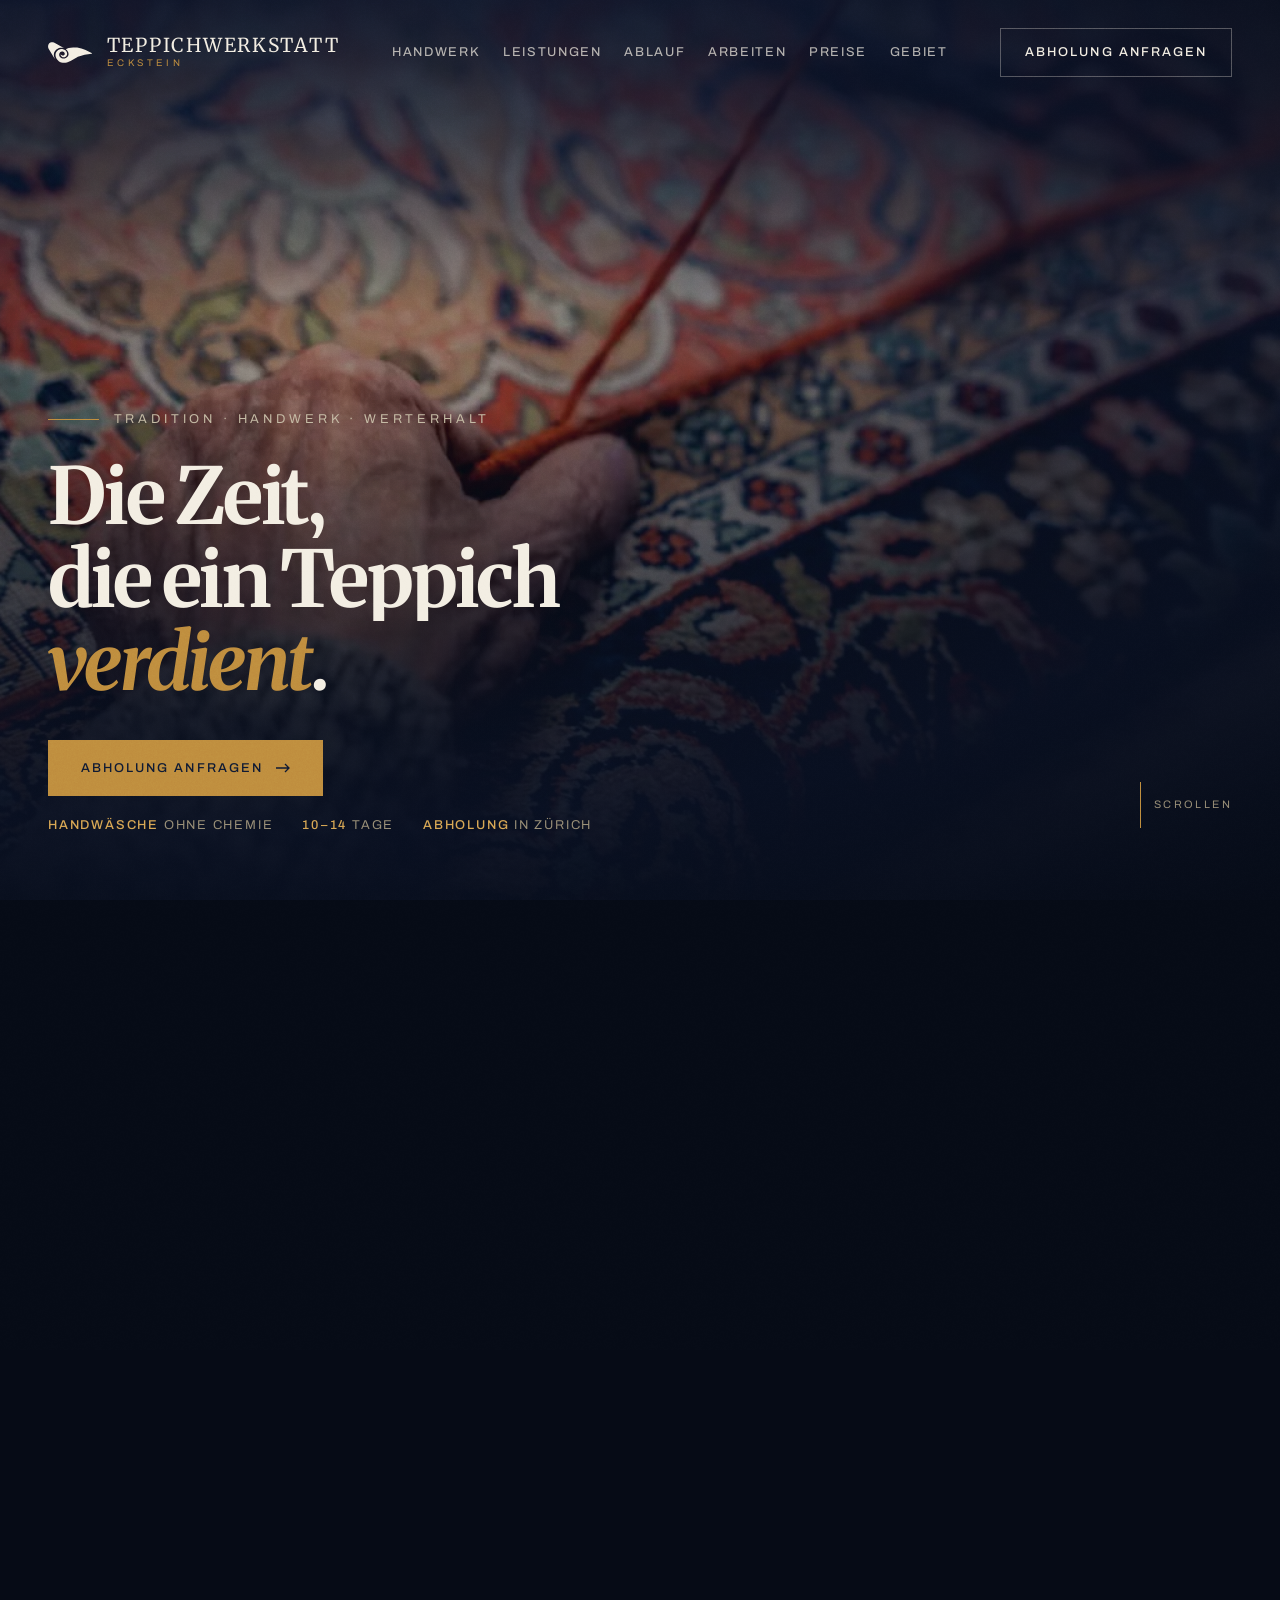
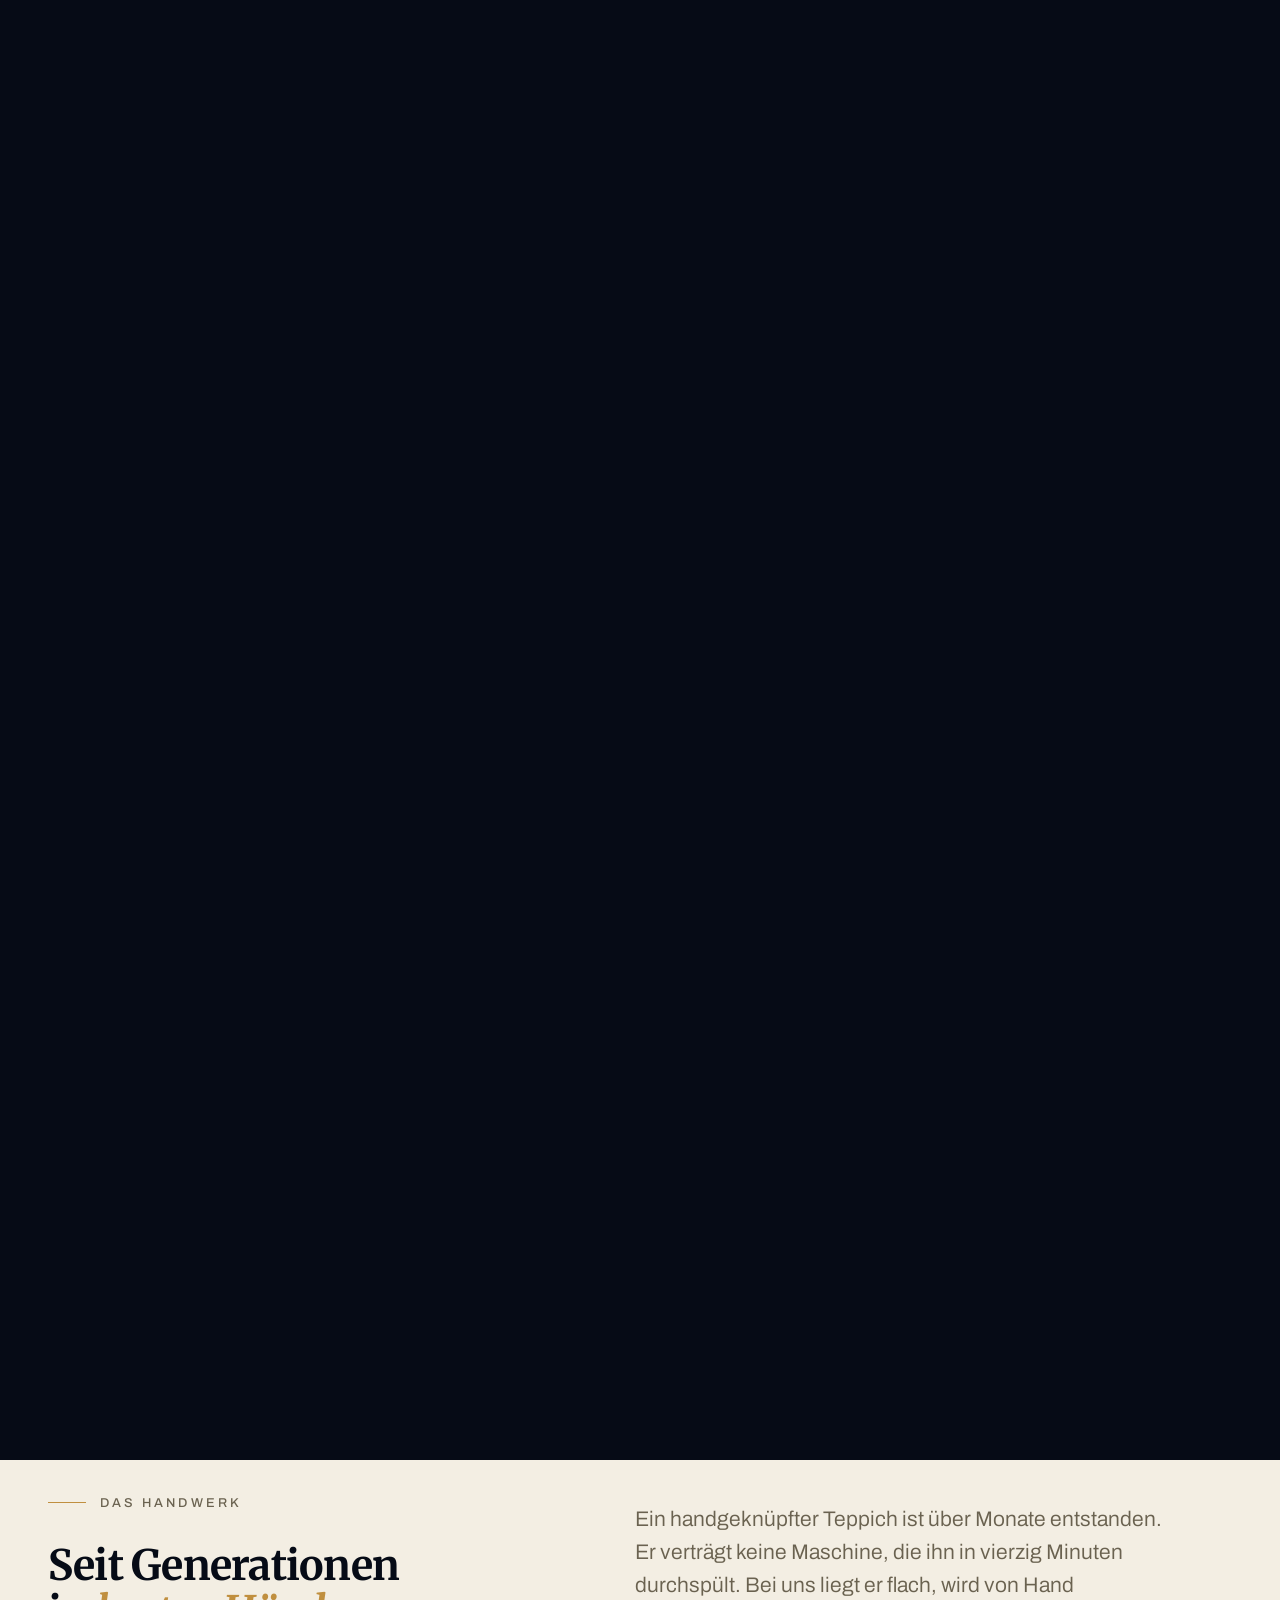
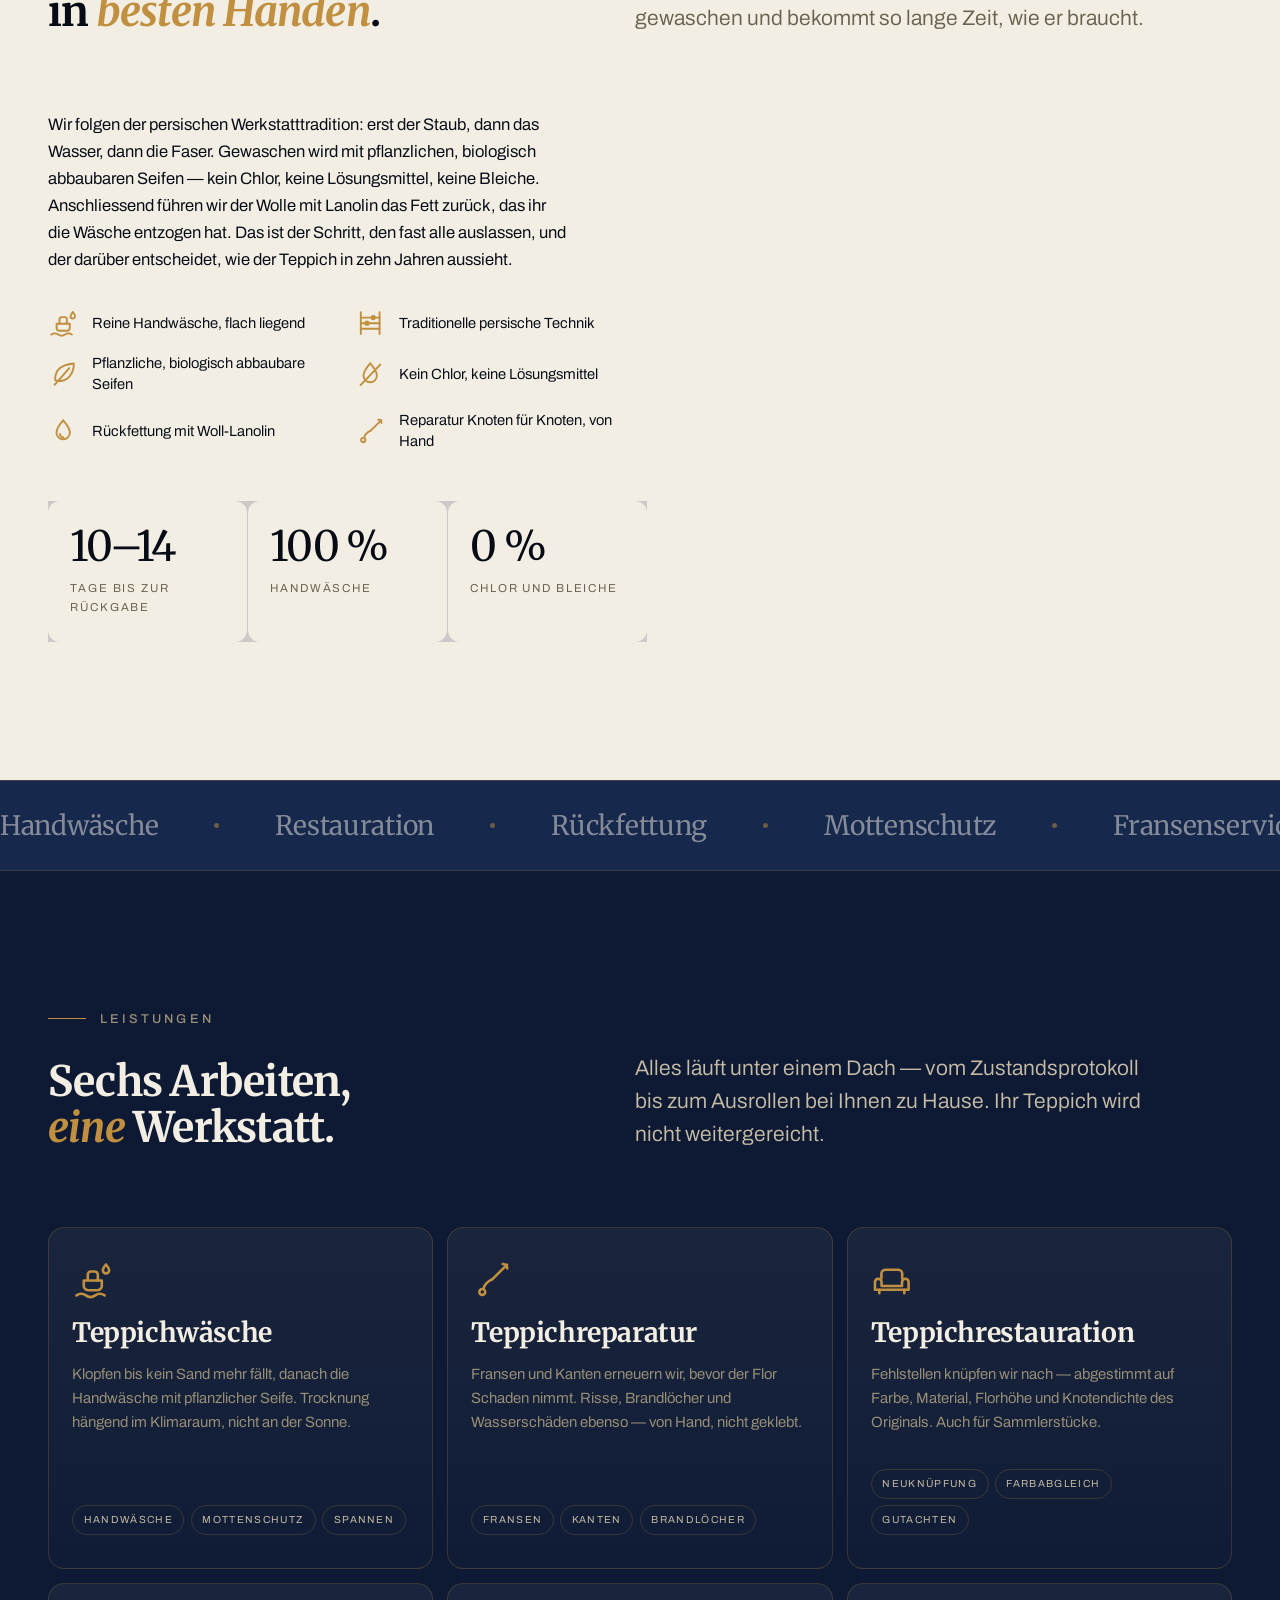
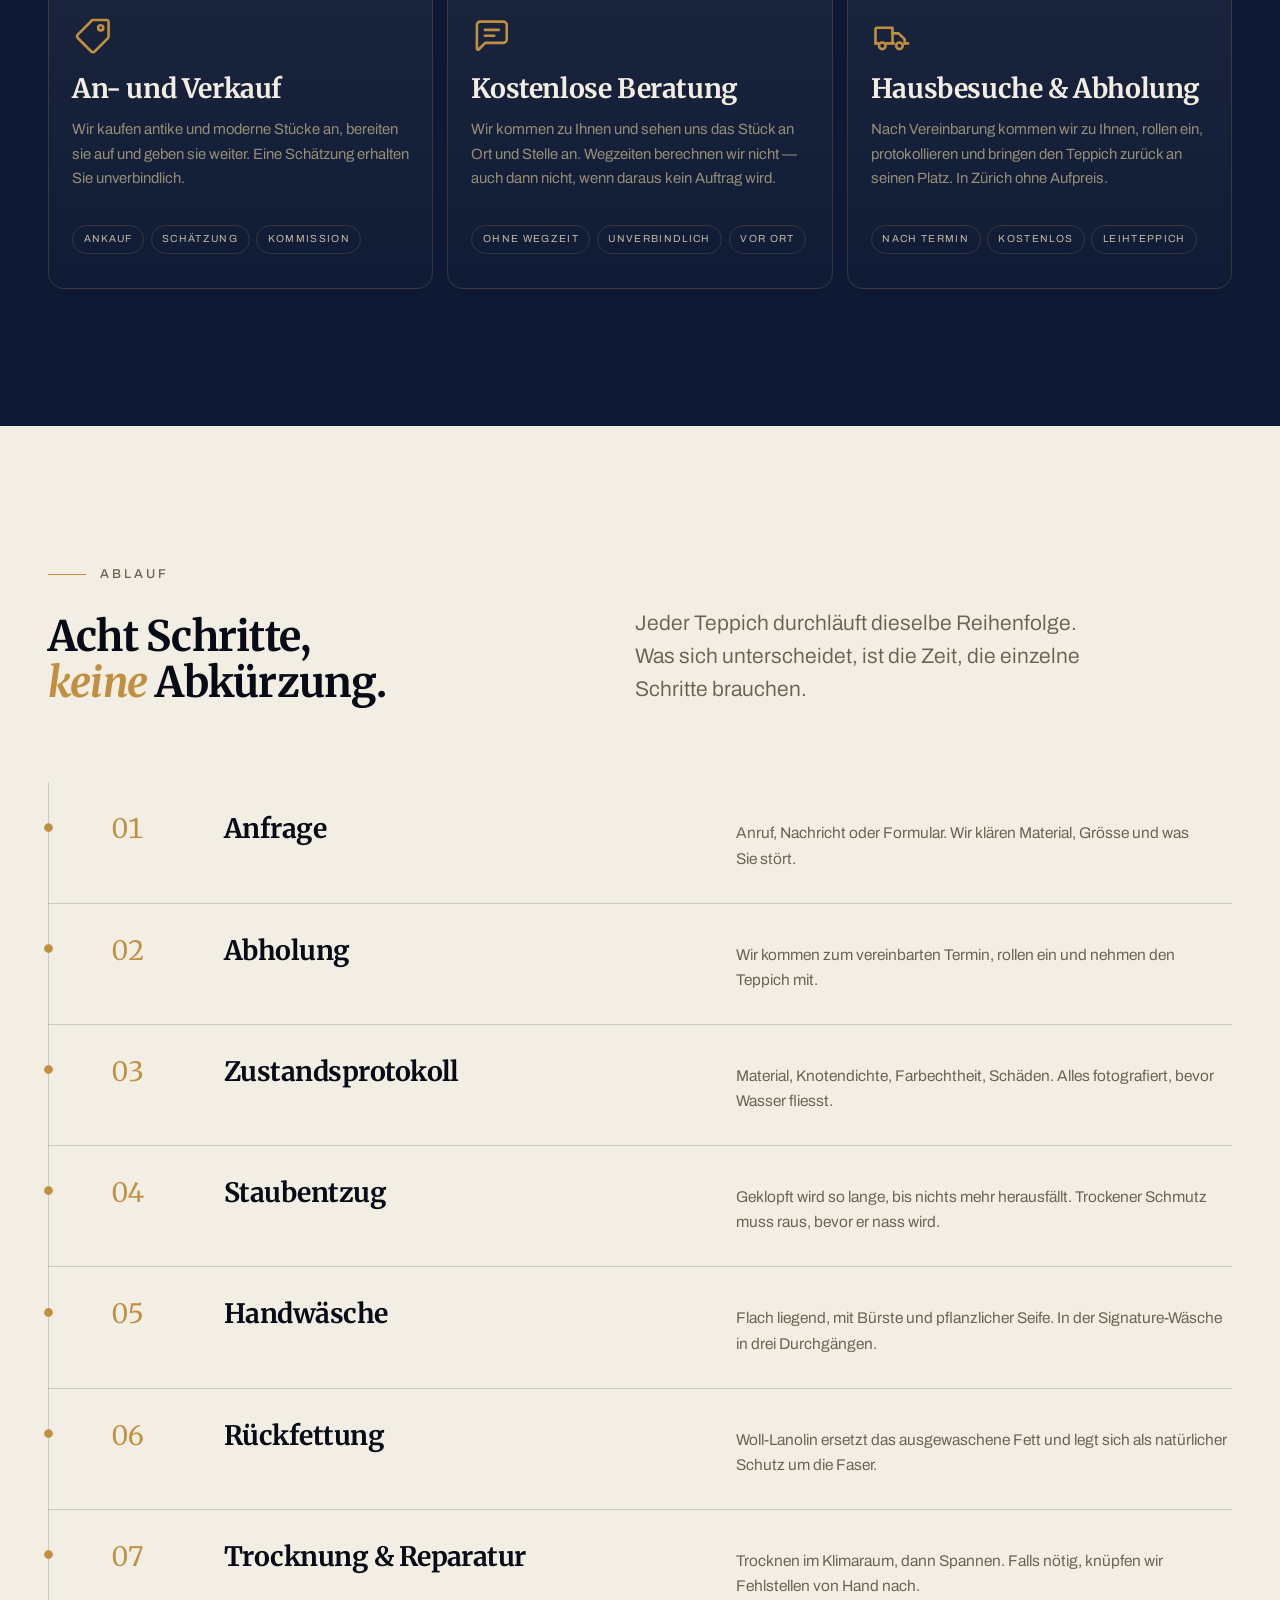
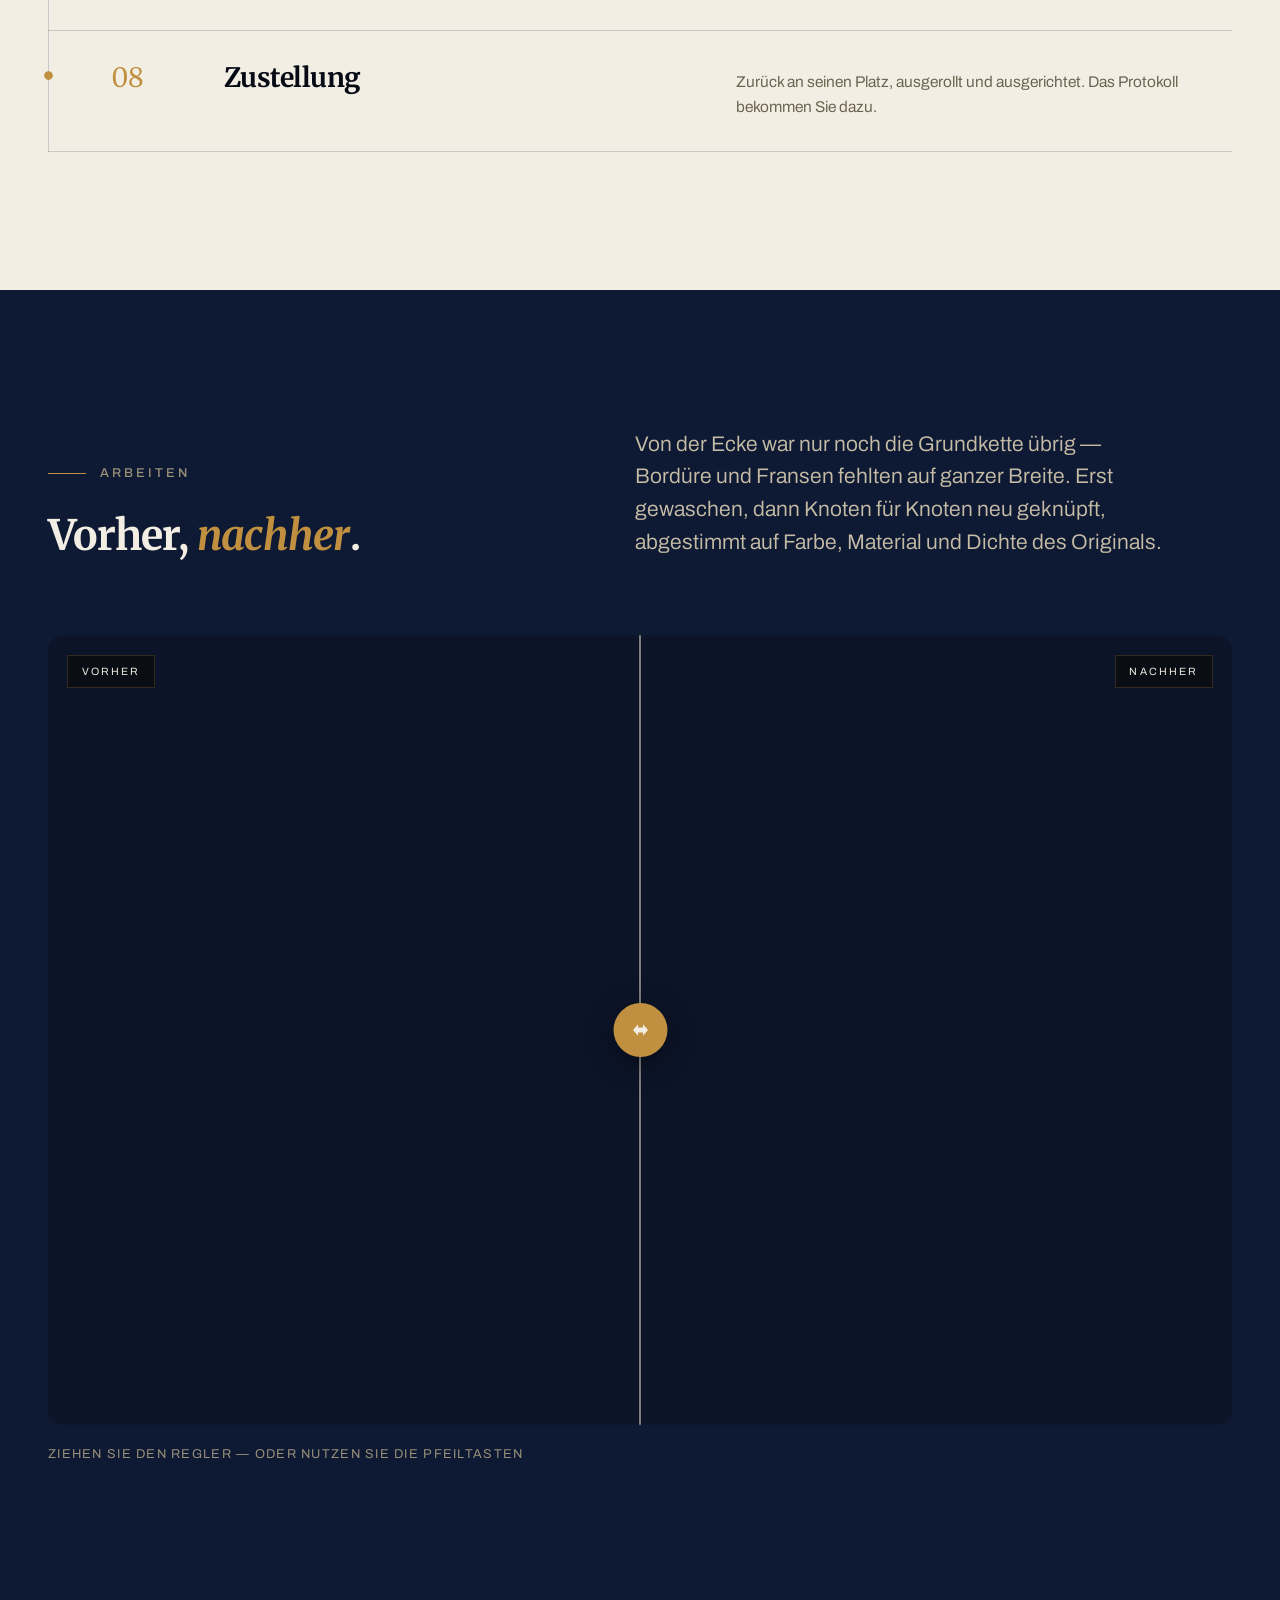
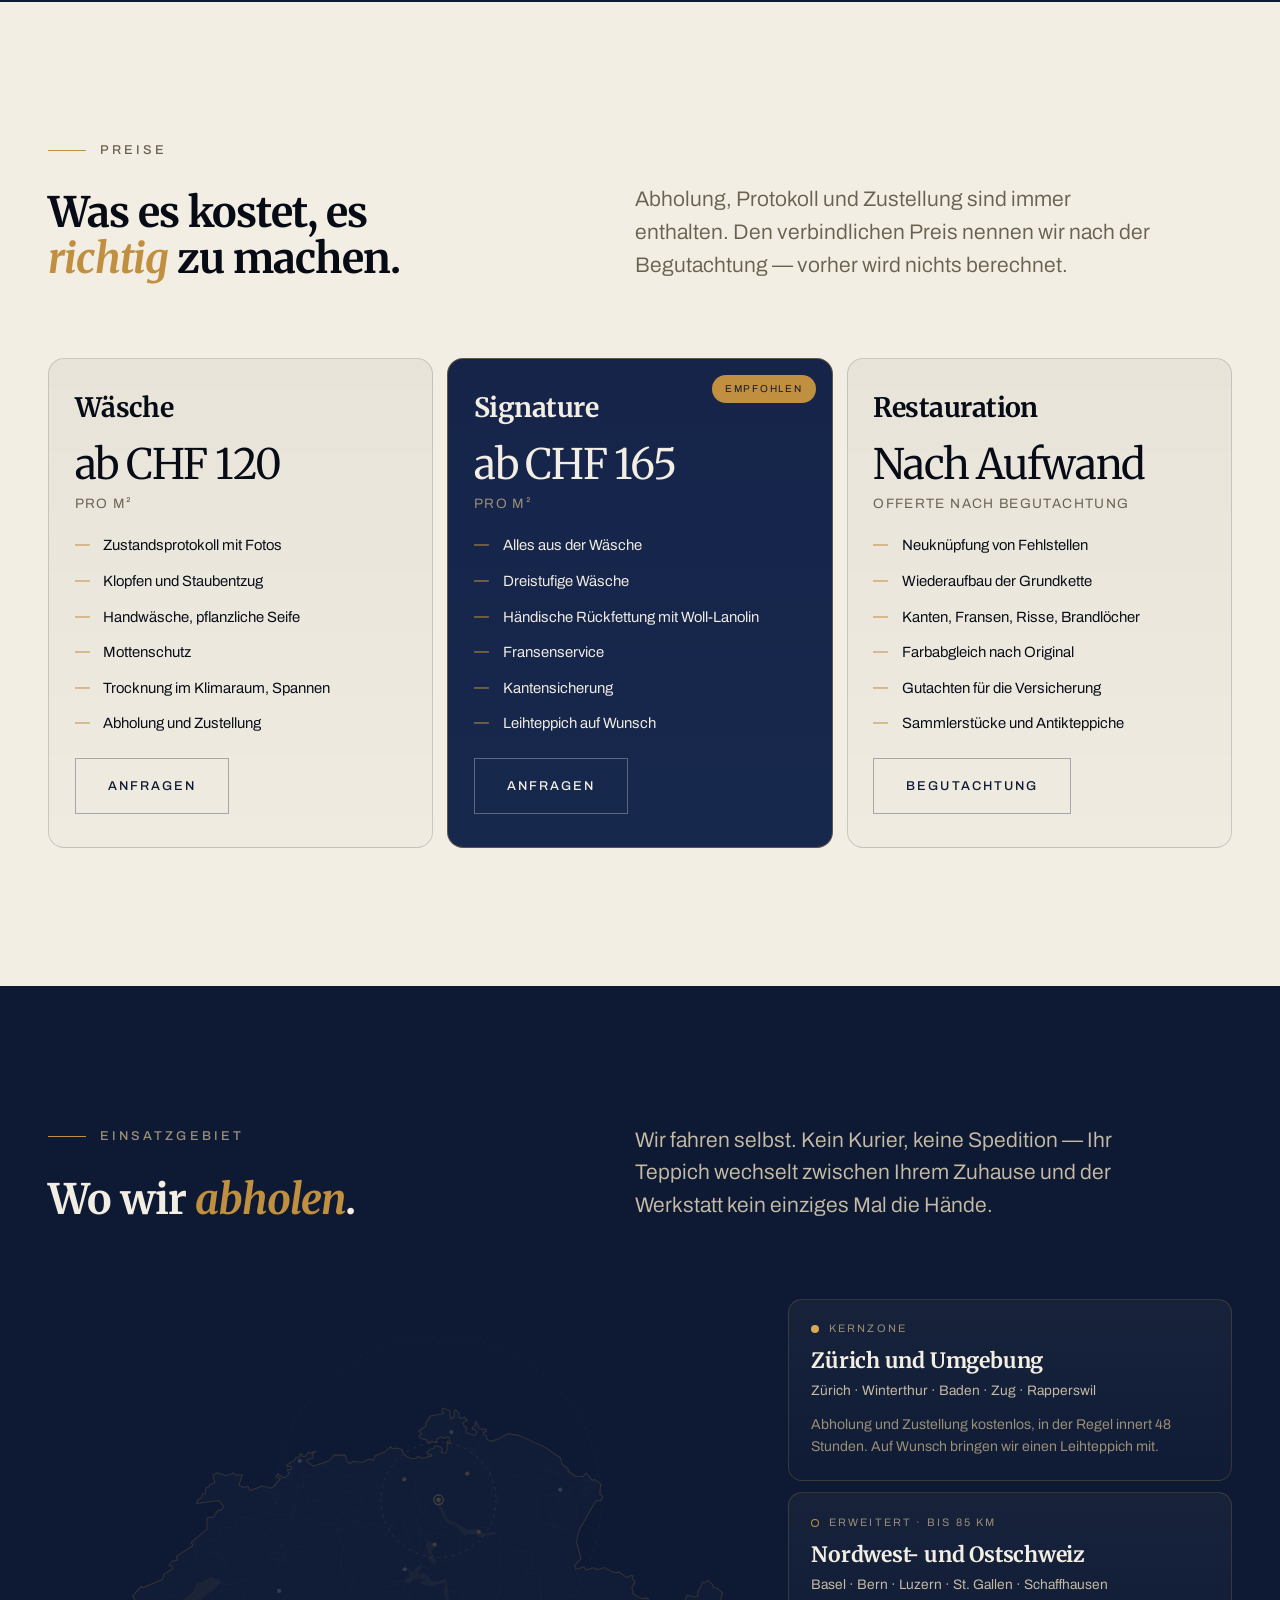
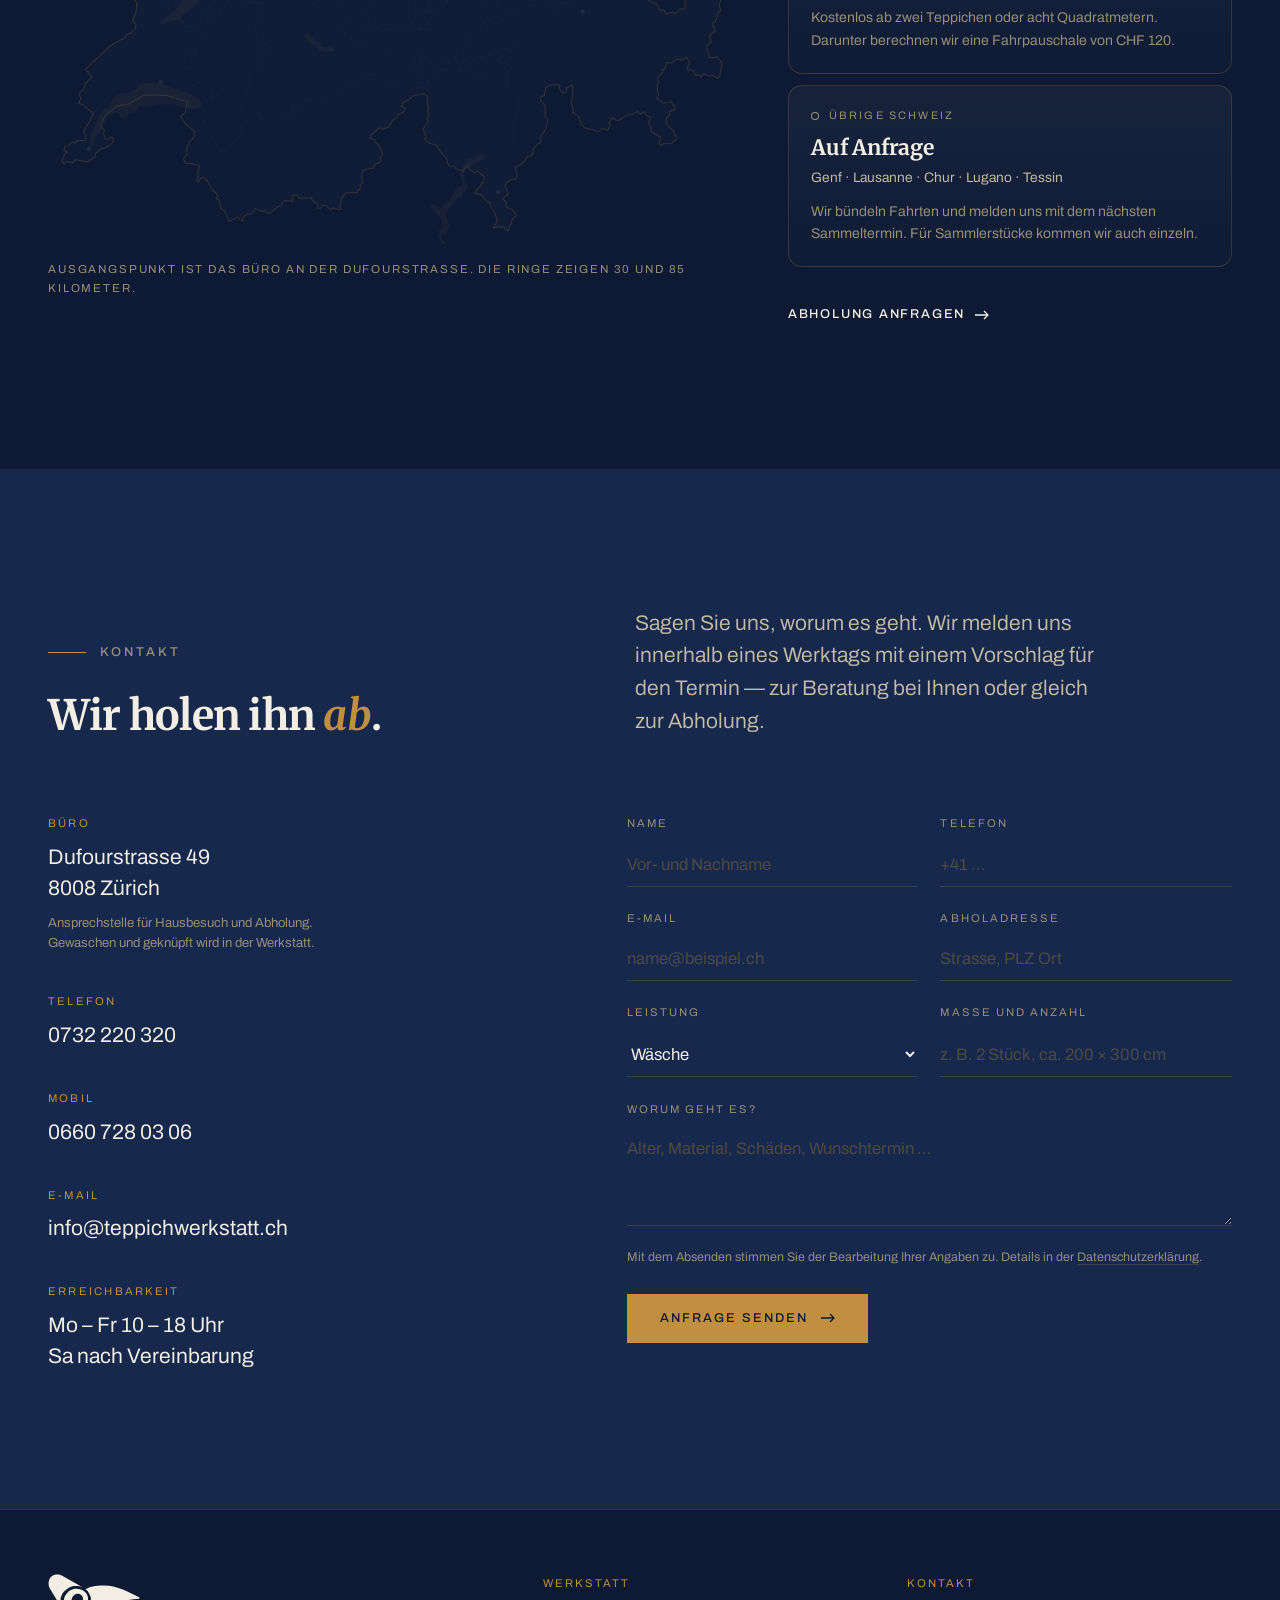
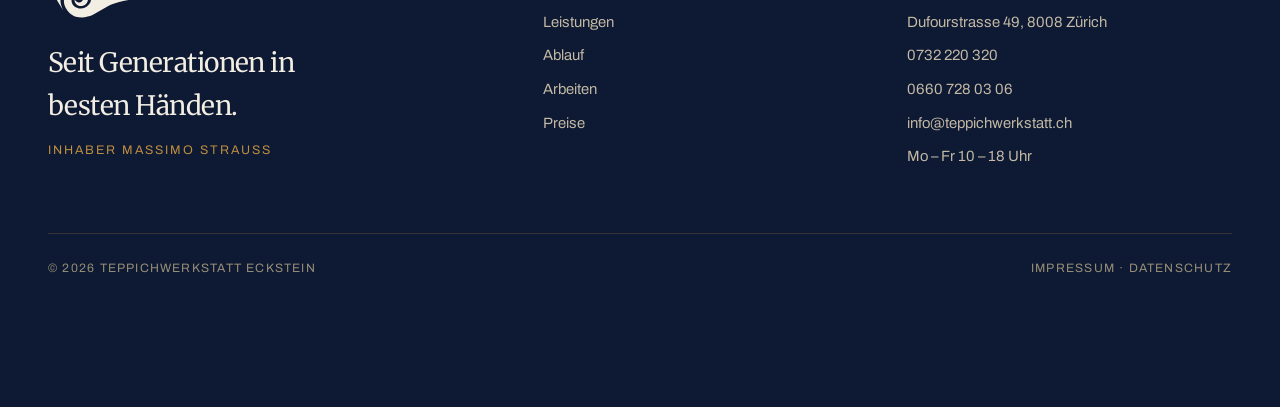
==== commit 021b009f: "Add files via upload" ====
--- a/index.html
+++ b/index.html
@@ -56,7 +56,6 @@
     <a class="nav__link" data-anchor href="#arbeiten">Arbeiten</a>
     <a class="nav__link" data-anchor href="#preise">Preise</a>
     <a class="nav__link" data-anchor href="#gebiet">Gebiet</a>
-    <a class="nav__link" data-anchor href="#atelier">Atelier</a>
   </nav>
 
   <div class="head__cta">
@@ -77,8 +76,7 @@
     <a class="drawer__link" href="#arbeiten"><i>04</i>Arbeiten</a>
     <a class="drawer__link" href="#preise"><i>05</i>Preise</a>
     <a class="drawer__link" href="#gebiet"><i>06</i>Gebiet</a>
-    <a class="drawer__link" href="#atelier"><i>07</i>Atelier</a>
-    <a class="drawer__link" href="#kontakt"><i>08</i>Kontakt</a>
+    <a class="drawer__link" href="#kontakt"><i>07</i>Kontakt</a>
   </nav>
   <div class="drawer__foot">
     <a href="tel:0732220320">0732 220 320</a>
@@ -161,7 +159,7 @@
           <li><svg class="ico" viewBox="0 0 24 24" aria-hidden="true"><path d="M20.8 3.2 12.4 11.6"/><path d="M18.3 2.9a2.3 2.3 0 0 1 2.6 2.6"/><path d="M12.4 11.6c-2.7 1.3-4.6 2.9-5 5"/><circle cx="6.5" cy="19" r="1.7"/></svg><div><b>Teppichreparatur</b><span>Fransen, Kanten, Risse, Brandlöcher</span></div></li>
           <li><svg class="ico" viewBox="0 0 24 24" aria-hidden="true"><path d="M4.6 3.4v17.2M19.4 3.4v17.2"/><path d="M4.6 7.6h14.8M4.6 12h14.8M4.6 16.4h14.8"/><circle cx="9.4" cy="12" r="1.3"/><circle cx="14.4" cy="7.6" r="1.3"/></svg><div><b>Teppichrestauration</b><span>Fehlstellen neu geknüpft, Knoten für Knoten</span></div></li>
           <li><svg class="ico" viewBox="0 0 24 24" aria-hidden="true"><path d="M11.6 2.9H20a1.1 1.1 0 0 1 1.1 1.1v8.4a1.6 1.6 0 0 1-.47 1.13l-7.4 7.4a1.6 1.6 0 0 1-2.26 0l-7.5-7.5a1.6 1.6 0 0 1 0-2.26l7.4-7.4A1.6 1.6 0 0 1 11.6 2.9Z"/><circle cx="16.6" cy="7.4" r="1.5"/></svg><div><b>An- und Verkauf</b><span>Ankauf, Schätzung, ausgesuchte Stücke</span></div></li>
-          <li><svg class="ico" viewBox="0 0 24 24" aria-hidden="true"><path d="M20.6 14.2a1.9 1.9 0 0 1-1.9 1.9H8.2L4.4 19.9a.6.6 0 0 1-1-.45V5.7a1.9 1.9 0 0 1 1.9-1.9h13.4a1.9 1.9 0 0 1 1.9 1.9Z"/><path d="M8 8.6h8M8 12h5.4"/></svg><div><b>Kostenlose Beratung</b><span>Im Atelier oder bei Ihnen, ohne Wegzeit</span></div></li>
+          <li><svg class="ico" viewBox="0 0 24 24" aria-hidden="true"><path d="M20.6 14.2a1.9 1.9 0 0 1-1.9 1.9H8.2L4.4 19.9a.6.6 0 0 1-1-.45V5.7a1.9 1.9 0 0 1 1.9-1.9h13.4a1.9 1.9 0 0 1 1.9 1.9Z"/><path d="M8 8.6h8M8 12h5.4"/></svg><div><b>Kostenlose Beratung</b><span>Bei Ihnen zu Hause, ohne Wegzeit</span></div></li>
           <li><svg class="ico" viewBox="0 0 24 24" aria-hidden="true"><path d="M3.6 10.2 12 3.4l8.4 6.8"/><path d="M5.6 11.8v8.8h12.8v-8.8"/><circle cx="12" cy="16.4" r="2.4"/><path d="M12 16.4a1.1 1.1 0 1 1 1.1-1.1"/></svg><div><b>Hausbesuche</b><span>Nach Vereinbarung, inklusive Abholung</span></div></li>
         </ul>
       </div>
@@ -216,8 +214,8 @@
       </div>
 
       <figure class="rv-wipe" style="margin:0; overflow:hidden">
-        <img data-par="0.16" src="assets/img/teppich-nachher.jpg"
-             alt="Nahaufnahme eines handgeknüpften Teppichs nach der Wäsche: Flor und Bordüre in klaren Farben."
+        <img data-par="0.16" src="assets/img/handwerk-sw.jpg"
+             alt="Die Hand eines Knüpfers führt einen Faden durch die Bordüre eines Orientteppichs."
              width="1500" height="1000" loading="lazy" decoding="async">
       </figure>
     </div>
@@ -295,7 +293,9 @@
         <svg class="ico craft__ico" viewBox="0 0 24 24" aria-hidden="true"><path d="M20.6 14.2a1.9 1.9 0 0 1-1.9 1.9H8.2L4.4 19.9a.6.6 0 0 1-1-.45V5.7a1.9 1.9 0 0 1 1.9-1.9h13.4a1.9 1.9 0 0 1 1.9 1.9Z"/><path d="M8 8.6h8M8 12h5.4"/></svg>
         <h3 class="craft__name">Kostenlose Beratung</h3>
         <p class="craft__text">
-          Im Atelier oder bei Ihnen zu Hause. Wegzeiten berechnen wir nicht — auch dann nicht, wenn daraus kein Auftrag wird.
+          Wir kommen zu Ihnen und sehen uns das Stück an Ort und Stelle an.
+          Wegzeiten berechnen wir nicht — auch dann nicht, wenn daraus kein
+          Auftrag wird.
         </p>
         <p class="craft__tags"><span>Ohne Wegzeit</span><span>Unverbindlich</span><span>Vor Ort</span></p>
       </article>
@@ -332,7 +332,7 @@
       <div class="flow__step">
         <p class="flow__no">01</p>
         <h3 class="flow__name">Anfrage</h3>
-        <p class="flow__text">Anruf, Formular oder Besuch im Atelier. Wir klären Material, Grösse und was Sie stört.</p>
+        <p class="flow__text">Anruf, Nachricht oder Formular. Wir klären Material, Grösse und was Sie stört.</p>
       </div>
       <div class="flow__step">
         <p class="flow__no">02</p>
@@ -382,20 +382,21 @@
         <h2 class="bay__title rv" style="--d:.08s">Vorher, <em>nachher</em>.</h2>
       </div>
       <p class="lede rv" style="--d:.16s">
-        Laufstrasse, Vergrauung, drei Fehlstellen bis auf die Grundkette.
-        Erst gewaschen, dann Knoten für Knoten neu geknüpft.
+        Von der Ecke war nur noch die Grundkette übrig — Bordüre und Fransen
+        fehlten auf ganzer Breite. Erst gewaschen, dann Knoten für Knoten neu
+        geknüpft, abgestimmt auf Farbe, Material und Dichte des Originals.
       </p>
     </div>
 
     <div class="rv-wipe">
       <div class="ba" data-ba>
         <img class="ba__after" src="assets/img/teppich-nachher.jpg"
-             alt="Derselbe Teppich nach Wäsche und Restauration: gleichmässiger Flor, geschlossene Fläche."
-             width="1500" height="1000" loading="lazy" decoding="async">
+             alt="Dieselbe Ecke nach der Restauration: Bordüre und Fransen vollständig wieder aufgebaut."
+             width="1400" height="933" loading="lazy" decoding="async">
         <div class="ba__before">
           <img src="assets/img/teppich-vorher.jpg"
-               alt="Teppich vor der Bearbeitung: vergraute Laufstrasse und offene Fehlstellen."
-               width="1500" height="1000" loading="lazy" decoding="async">
+               alt="Dieselbe Ecke vor der Arbeit: die Bordüre fehlt, die Grundkette liegt frei."
+               width="1400" height="933" loading="lazy" decoding="async">
         </div>
 
         <span class="ba__tag ba__tag--a">Vorher</span>
@@ -491,901 +492,84 @@
     </div>
 
     <div class="geo">
-      <figure class="geo__map rv-wipe">
-        <svg class="ch" viewBox="0 0 1270 783" width="1270" height="783" role="img" aria-labelledby="ch-t ch-d" preserveAspectRatio="xMidYMid meet">
+      <figure class="geo__map">
+        <svg class="ch" viewBox="17 -105 1301 967" role="img" aria-labelledby="ch-t ch-d" preserveAspectRatio="xMidYMid meet">
 <title id="ch-t">Einsatzgebiet der Teppichwerkstatt in der Schweiz</title>
-<desc id="ch-d">Stilisierte Schweizer Karte. Von Zürich aus laufen Ringe nach aussen und markieren Kernzone, erweiterte Zone und die übrige Schweiz.</desc>
-<path class="ch__fill" d="M928.0 147.1 L936.8 205.7 L902.2 286.6 L1004.6 346.8 L1120.0 355.8 L1102.1 491.3 L1002.4 547.0 L835.0 505.6 L786.0 638.9 L678.2 649.4 L639.0 597.0 L512.2 709.1 L403.1 724.8 L305.7 654.0 L228.0 509.1 L120.0 560.9 L123.3 411.2 L288.8 225.5 L281.5 141.5 L384.6 171.9 L446.7 115.5 L639.2 117.8 L685.6 46.0 Z"/>
-<g class="ch__dots">
-<g class="w" data-r="0.000">
-<circle class='hot' cx="672" cy="184" r="2.6"/>
-<circle class='hot' cx="695" cy="184" r="2.6"/>
-<circle class='hot' cx="684" cy="207" r="2.6"/>
-<circle class='hot' cx="706" cy="207" r="2.6"/>
+<desc id="ch-d">Umriss der Schweiz mit angedeuteten Seen und Kantonsgrenzen. Von Zürich aus laufen Ringe nach aussen und markieren die Kernzone und die erweiterte Zone.</desc>
+<g class="ch__scale" style="--zx:754.9; --zy:210.2">
+<g class="ch__land">
+<path d="M1291.800048828125 386.5l-8.699999809265137 -8.100000381469727l-9.800000190734863 -3.5999999046325684l-0.5 -3.700000047683716l-9.699999809265137 -9.0l-3.299999952316284 3.700000047683716l-6.0 0.0l-6.5 15.100000381469727l-3.0 1.399999976158142l0.5 10.300000190734863l-5.5 1.399999976158142l-15.199999809265137 -4.099999904632568l-4.300000190734863 14.100000381469727l1.2999999523162842 12.199999809265137l-10.800000190734863 0.20000000298023224l-3.5 4.900000095367432l-7.199999809265137 3.0999999046325684l-0.5 -2.0999999046325684l-14.800000190734863 3.5999999046325684l-3.0 -6.800000190734863l-10.199999809265137 -1.7000000476837158l0.5 -4.599999904632568l-7.300000190734863 -7.599999904632568l-12.5 -4.599999904632568l-2.0999999046325684 -5.0l-10.0 1.2999999523162842l-16.399999618530273 -8.199999809265137l-3.0999999046325684 -12.5l5.5 -9.100000381469727l-0.30000001192092896 -4.400000095367432l-4.5 -2.700000047683716l1.399999976158142 -5.800000190734863l-3.9000000953674316 -1.0l-8.0 4.0l-13.899999618530273 -10.399999618530273l-10.5 0.699999988079071l-18.299999237060547 -9.199999809265137l-11.5 4.0l-8.399999618530273 -3.5999999046325684l-14.600000381469727 4.0l-3.5 -5.400000095367432l-15.600000381469727 3.9000000953674316l-2.0999999046325684 -7.0l12.199999809265137 -13.0l-8.600000381469727 -31.399999618530273l4.400000095367432 -21.100000381469727l31.700000762939453 -56.29999923706055l8.600000381469727 -0.800000011920929l4.400000095367432 -4.300000190734863l0.20000000298023224 -3.5999999046325684l-5.300000190734863 -4.0l1.7000000476837158 -19.600000381469727l-12.0 -8.199999809265137l-3.9000000953674316 1.7000000476837158l-11.5 -14.100000381469727l-6.300000190734863 6.699999809265137l-13.899999618530273 -0.6000000238418579l-14.100000381469727 -9.800000190734863l0.6000000238418579 -3.9000000953674316l-12.0 -8.600000381469727l-3.0999999046325684 -12.699999809265137l-28.200000762939453 -19.0l-49.599998474121094 -23.200000762939453l-21.600000381469727 -3.0999999046325684l-19.799999237060547 11.199999809265137l-14.100000381469727 2.9000000953674316l-4.699999809265137 -3.299999952316284l-2.700000047683716 -7.400000095367432l-3.9000000953674316 -1.0l-0.699999988079071 -5.400000095367432l5.599999904632568 -0.699999988079071l-0.699999988079071 -4.5l-12.899999618530273 -1.2000000476837158l-5.5 -14.0l-2.799999952316284 3.799999952316284l2.0999999046325684 3.0l-7.300000190734863 5.099999904632568l0.699999988079071 3.299999952316284l5.900000095367432 0.699999988079071l2.4000000953674316 4.099999904632568l-3.299999952316284 7.0l-17.700000762939453 -5.800000190734863l1.5 -10.699999809265137l-4.099999904632568 -1.0l-2.5 -7.099999904632568l8.399999618530273 -4.400000095367432l-5.900000095367432 -6.099999904632568l-5.300000190734863 2.700000047683716l-4.199999809265137 -2.0l-1.0 -8.199999809265137l-6.199999809265137 -6.699999809265137l-2.5 2.4000000953674316l0.0 11.800000190734863l-6.599999904632568 3.700000047683716l-2.0999999046325684 -16.200000762939453l-13.199999809265137 -4.400000095367432l-1.399999976158142 5.400000095367432l3.5 5.400000095367432l-24.700000762939453 3.799999952316284l-9.0 12.800000190734863l0.30000001192092896 6.099999904632568l-13.600000381469727 9.800000190734863l5.300000190734863 5.400000095367432l-4.599999904632568 3.799999952316284l1.399999976158142 4.0l13.300000190734863 4.099999904632568l0.0 4.0l5.199999809265137 2.0999999046325684l-0.699999988079071 -3.4000000953674316l14.600000381469727 1.0l-0.699999988079071 -6.099999904632568l9.399999618530273 -3.700000047683716l4.199999809265137 3.0l8.600000381469727 -3.700000047683716l3.5 9.800000190734863l-2.299999952316284 3.4000000953674316l-2.299999952316284 -0.20000000298023224l0.5 -5.0l-2.799999952316284 2.4000000953674316l1.600000023841858 12.100000381469727l-4.199999809265137 9.699999809265137l-8.199999809265137 -2.700000047683716l3.0999999046325684 -5.699999809265137l-4.599999904632568 -4.099999904632568l-8.899999618530273 -3.0l-3.5 5.699999809265137l-7.300000190734863 1.7000000476837158l-5.599999904632568 6.099999904632568l2.799999952316284 4.400000095367432l4.900000095367432 -1.399999976158142l2.200000047683716 3.0999999046325684l-16.5 4.599999904632568l-9.699999809265137 -3.200000047683716l-4.599999904632568 3.299999952316284l-8.399999618530273 0.30000001192092896l-8.199999809265137 -3.0l-7.099999904632568 -6.699999809265137l-1.600000023841858 -6.599999904632568l-10.399999618530273 -3.5l-7.099999904632568 2.4000000953674316l-5.099999904632568 -4.400000095367432l-10.100000381469727 9.0l-17.600000381469727 7.099999904632568l-5.099999904632568 9.399999618530273l-7.300000190734863 -2.5l-13.0 6.300000190734863l-17.399999618530273 -2.200000047683716l-4.699999809265137 4.199999809265137l-6.199999809265137 -2.9000000953674316l-4.300000190734863 -12.899999618530273l-20.5 -0.4000000059604645l-9.100000381469727 11.300000190734863l-30.799999237060547 10.0l-13.199999809265137 -11.0l13.899999618530273 -4.199999809265137l-2.200000047683716 -7.400000095367432l7.300000190734863 -6.0l-9.300000190734863 3.5999999046325684l-5.199999809265137 -1.0l-5.5 7.099999904632568l-5.5 0.699999988079071l-0.800000011920929 -4.099999904632568l-4.199999809265137 -0.699999988079071l-1.2999999523162842 5.599999904632568l-6.0 0.4000000059604645l-1.7000000476837158 4.699999809265137l-16.299999237060547 10.699999809265137l1.2999999523162842 2.9000000953674316l5.5 -1.2000000476837158l2.700000047683716 2.700000047683716l-2.0 3.9000000953674316l-6.699999809265137 -0.5l4.0 7.800000190734863l-6.300000190734863 6.800000190734863l-5.0 0.5l-10.699999809265137 -6.900000095367432l-3.0 5.599999904632568l8.699999809265137 3.700000047683716l-13.0 14.600000381469727l-6.0 3.4000000953674316l-15.5 -4.300000190734863l-23.0 8.699999809265137l-3.700000047683716 -7.699999809265137l-10.300000190734863 1.399999976158142l-7.199999809265137 -3.200000047683716l6.5 -20.0l-9.300000190734863 0.800000011920929l-8.699999809265137 -4.900000095367432l-2.5 2.9000000953674316l-11.0 2.4000000953674316l-16.0 -5.5l-7.800000190734863 4.300000190734863l3.299999952316284 14.600000381469727l-9.300000190734863 3.9000000953674316l-2.200000047683716 4.900000095367432l-4.800000190734863 0.30000001192092896l-1.7000000476837158 11.100000381469727l-5.300000190734863 1.2999999523162842l-2.0 6.800000190734863l-7.199999809265137 4.900000095367432l-1.7999999523162842 6.300000190734863l42.29999923706055 -5.900000095367432l8.5 12.0l-4.300000190734863 6.800000190734863l-6.5 0.0l-7.5 11.899999618530273l-12.5 2.200000047683716l-0.699999988079071 14.899999618530273l2.200000047683716 4.800000190734863l-31.200000762939453 26.299999237060547l-0.30000001192092896 3.200000047683716l3.299999952316284 0.0l-1.7999999523162842 4.400000095367432l-29.700000762939453 19.200000762939453l1.5 7.5l-9.800000190734863 1.7000000476837158l-5.699999809265137 7.599999904632568l6.5 2.700000047683716l0.699999988079071 3.9000000953674316l-16.200000762939453 9.699999809265137l-3.799999952316284 10.699999809265137l-36.70000076293945 15.300000190734863l-3.0 -2.5999999046325684l-16.299999237060547 18.200000762939453l8.0 13.199999809265137l-1.5 17.700000762939453l-7.400000095367432 16.799999237060547l7.900000095367432 6.599999904632568l-2.700000047683716 7.800000190734863l-6.800000190734863 7.300000190734863l-8.600000381469727 3.299999952316284l-3.4000000953674316 6.0l-28.5 16.0l-46.0 44.099998474121094l12.300000190734863 14.300000190734863l-12.300000190734863 11.5l-4.699999809265137 13.100000381469727l-6.0 5.599999904632568l-0.800000011920929 4.900000095367432l3.299999952316284 5.800000190734863l-5.300000190734863 8.600000381469727l8.300000190734863 2.9000000953674316l20.5 16.799999237060547l-19.5 35.29999923706055l5.199999809265137 6.599999904632568l-1.5 9.0l-15.699999809265137 0.20000000298023224l-3.299999952316284 4.400000095367432l-4.0 -2.4000000953674316l-10.0 8.0l-5.5 0.699999988079071l-1.7000000476837158 7.300000190734863l6.199999809265137 3.9000000953674316l-4.699999809265137 2.9000000953674316l-5.5 14.199999809265137l4.199999809265137 5.300000190734863l4.0 -4.900000095367432l12.800000190734863 2.700000047683716l5.5 -5.800000190734863l21.700000762939453 4.099999904632568l14.5 -9.199999809265137l1.2999999523162842 -7.300000190734863l11.699999809265137 -9.800000190734863l4.0 0.800000011920929l13.800000190734863 -8.300000190734863l4.0 -6.599999904632568l-0.5 -4.400000095367432l-4.300000190734863 -2.9000000953674316l-5.699999809265137 5.099999904632568l-3.299999952316284 -0.5l-5.699999809265137 -11.899999618530273l3.0 -4.400000095367432l-8.0 -9.199999809265137l8.5 -19.0l23.5 -18.0l23.200000762939453 -4.400000095367432l28.0 -16.600000381469727l42.29999923706055 1.0l38.5 11.899999618530273l-3.799999952316284 20.5l-9.0 6.599999904632568l8.300000190734863 13.600000381469727l18.700000762939453 15.600000381469727l-3.200000047683716 12.899999618530273l-9.0 9.0l-3.0 8.100000381469727l0.0 12.100000381469727l-5.800000190734863 9.199999809265137l1.0 4.400000095367432l4.800000190734863 5.099999904632568l8.5 -0.699999988079071l16.0 3.9000000953674316l-3.799999952316284 11.399999618530273l1.2999999523162842 9.5l-4.0 8.5l3.200000047683716 2.0l8.5 -8.800000190734863l5.300000190734863 1.2000000476837158l0.5 5.199999809265137l2.4000000953674316 -1.7999999523162842l10.100000381469727 19.0l5.5 3.0l5.5 9.5l-4.300000190734863 2.9000000953674316l7.300000190734863 5.099999904632568l2.0 13.899999618530273l6.5 4.599999904632568l10.0 20.0l16.5 -8.100000381469727l3.0 5.099999904632568l6.699999809265137 2.5l-0.699999988079071 -4.900000095367432l6.699999809265137 -7.5l10.300000190734863 -0.5l6.699999809265137 -10.699999809265137l9.300000190734863 5.099999904632568l9.5 -0.800000011920929l0.20000000298023224 2.700000047683716l7.300000190734863 2.9000000953674316l17.200000762939453 -13.800000190734863l6.300000190734863 -0.800000011920929l0.699999988079071 -5.300000190734863l6.800000190734863 -5.099999904632568l12.199999809265137 2.200000047683716l2.299999952316284 -11.699999809265137l7.699999809265137 -1.0l2.299999952316284 6.599999904632568l23.700000762939453 -1.0l3.0 6.800000190734863l8.5 3.4000000953674316l2.0 9.300000190734863l4.300000190734863 0.5l3.700000047683716 -6.099999904632568l5.800000190734863 0.5l9.0 8.199999809265137l5.199999809265137 -3.4000000953674316l12.300000190734863 3.4000000953674316l3.0 -2.200000047683716l-2.4000000953674316 -4.5l3.4000000953674316 -15.399999618530273l8.5 -10.0l21.200000762939453 0.0l2.0 -6.300000190734863l3.0 -0.800000011920929l0.5 -7.5l5.0 -5.400000095367432l-2.5 -12.399999618530273l3.0 -10.199999809265137l20.299999237060547 -4.599999904632568l1.7000000476837158 -6.599999904632568l8.5 -3.200000047683716l3.299999952316284 -4.599999904632568l-2.200000047683716 -2.799999952316284l4.900000095367432 -8.899999618530273l-5.5 -14.800000190734863l-9.0 -8.300000190734863l0.0 -3.700000047683716l-8.5 -3.0999999046325684l0.5 -4.599999904632568l16.5 -15.600000381469727l6.5 2.700000047683716l10.800000190734863 -3.200000047683716l8.5 -14.399999618530273l7.699999809265137 -3.5999999046325684l0.5 -5.099999904632568l13.5 -6.099999904632568l0.30000001192092896 -7.599999904632568l-6.300000190734863 -3.0999999046325684l4.5 -8.100000381469727l4.5 0.0l12.5 -11.199999809265137l21.0 -4.599999904632568l6.800000190734863 6.800000190734863l-1.0 11.5l3.0 9.199999809265137l-2.0 3.700000047683716l1.5 12.399999618530273l-2.299999952316284 1.899999976158142l1.5 8.800000190734863l-9.100000381469727 12.699999809265137l6.099999904632568 14.800000190734863l-3.700000047683716 3.700000047683716l7.199999809265137 7.5l16.799999237060547 5.099999904632568l6.199999809265137 12.399999618530273l12.5 13.399999618530273l0.30000001192092896 6.800000190734863l4.199999809265137 6.900000095367432l8.800000190734863 0.0l3.700000047683716 4.599999904632568l13.0 4.599999904632568l8.300000190734863 -11.0l5.699999809265137 10.0l8.0 3.4000000953674316l5.800000190734863 -2.4000000953674316l12.699999809265137 10.5l-2.0 11.399999618530273l-3.0 -0.20000000298023224l-2.5999999046325684 8.399999618530273l-5.099999904632568 2.299999952316284l-4.800000190734863 10.0l11.5 2.4000000953674316l11.800000190734863 13.899999618530273l4.199999809265137 0.0l0.800000011920929 6.5l9.5 14.199999809265137l4.5 14.800000190734863l-8.0 13.199999809265137l12.5 -3.9000000953674316l3.0 3.4000000953674316l4.699999809265137 -1.7000000476837158l2.5 5.099999904632568l5.5 2.9000000953674316l8.5 -22.899999618530273l7.5 -6.800000190734863l-7.699999809265137 -10.699999809265137l-10.0 -3.700000047683716l-1.2999999523162842 -10.399999618530273l-6.199999809265137 -5.099999904632568l1.5 -4.400000095367432l7.199999809265137 -3.700000047683716l0.800000011920929 -4.599999904632568l-5.800000190734863 -12.399999618530273l3.799999952316284 -7.599999904632568l8.199999809265137 -5.300000190734863l8.0 -0.699999988079071l3.299999952316284 -7.400000095367432l-4.300000190734863 -14.300000190734863l13.0 -7.300000190734863l11.0 -13.899999618530273l6.800000190734863 -0.5l4.5 -14.600000381469727l6.199999809265137 -8.300000190734863l6.0 -1.899999976158142l1.5 -12.899999618530273l8.800000190734863 -12.699999809265137l4.0 -19.399999618530273l-4.800000190734863 -4.400000095367432l0.0 -20.700000762939453l-8.699999809265137 -9.300000190734863l0.0 -7.0l6.699999809265137 -3.4000000953674316l2.5 -15.100000381469727l9.800000190734863 -4.199999809265137l13.199999809265137 -1.2000000476837158l3.5 1.7000000476837158l-1.2000000476837158 4.900000095367432l5.5 7.5l5.0 2.700000047683716l3.5 -3.5999999046325684l0.20000000298023224 -6.400000095367432l10.800000190734863 -6.300000190734863l1.0 17.0l-3.0 18.299999237060547l4.199999809265137 13.100000381469727l-2.200000047683716 3.9000000953674316l11.0 6.400000095367432l5.699999809265137 15.800000190734863l6.300000190734863 6.800000190734863l17.0 3.4000000953674316l3.0 2.9000000953674316l6.0 0.0l10.0 -5.800000190734863l7.0 4.599999904632568l6.0 -9.699999809265137l-2.5 -4.400000095367432l5.199999809265137 -10.0l11.0 6.099999904632568l19.5 -11.399999618530273l10.300000190734863 -1.2999999523162842l7.0 -5.599999904632568l6.0 4.900000095367432l8.5 -4.099999904632568l3.5 7.0l7.0 3.200000047683716l-3.5 12.899999618530273l5.400000095367432 6.5l-1.2000000476837158 7.599999904632568l18.399999618530273 10.899999618530273l-2.4000000953674316 12.0l4.5 3.700000047683716l4.400000095367432 -3.9000000953674316l14.399999618530273 0.4000000059604645l10.0 -10.199999809265137l-0.5 -3.9000000953674316l-3.299999952316284 -1.899999976158142l-2.5 -9.0l-9.699999809265137 -7.800000190734863l-4.0 -9.0l1.0 -7.800000190734863l5.199999809265137 -3.700000047683716l0.0 -7.0l5.800000190734863 -3.9000000953674316l4.199999809265137 1.0l-0.20000000298023224 -10.0l-3.299999952316284 0.699999988079071l-2.5 -6.599999904632568l-16.200000762939453 2.5l-11.5 -9.0l3.5 -8.100000381469727l-2.5 -4.599999904632568l0.0 -14.100000381469727l2.200000047683716 -2.5l-1.7000000476837158 -10.699999809265137l10.199999809265137 -9.199999809265137l-1.5 -5.400000095367432l4.800000190734863 -0.5l2.700000047683716 -13.100000381469727l7.5 1.899999976158142l14.0 -8.199999809265137l8.5 2.5999999046325684l8.300000190734863 -6.300000190734863l5.5 11.0l-4.800000190734863 8.699999809265137l2.0 6.900000095367432l3.799999952316284 -3.200000047683716l7.199999809265137 3.5999999046325684l2.5 7.599999904632568l7.300000190734863 -0.699999988079071l4.199999809265137 4.099999904632568l2.5 -5.900000095367432l4.300000190734863 0.0l8.0 4.400000095367432l5.699999809265137 -2.4000000953674316l9.800000190734863 6.099999904632568l4.5 -3.4000000953674316l4.5 -26.299999237060547l-8.899999618530273 -10.600000381469727l-14.600000381469727 1.2999999523162842l-5.800000190734863 -20.399999618530273l9.100000381469727 -10.199999809265137l-3.5999999046325684 -11.199999809265137l10.800000190734863 -8.100000381469727l-0.30000001192092896 -5.800000190734863l-4.5 -5.400000095367432l1.0 -5.800000190734863l3.799999952316284 0.20000000298023224l6.199999809265137 -18.0l4.5 -4.900000095367432l-3.0 -10.699999809265137Z"/>
 </g>
-<g class="w" data-r="0.040">
-<circle class='hot' cx="660" cy="161" r="2.6"/>
-<circle class='hot' cx="684" cy="161" r="2.6"/>
-<circle class='hot' cx="706" cy="161" r="2.6"/>
-<circle class='hot' cx="649" cy="184" r="2.6"/>
-<circle class='hot' cx="718" cy="184" r="2.6"/>
-<circle class='hot' cx="660" cy="207" r="2.6"/>
-<circle class='hot' cx="730" cy="207" r="2.6"/>
-<circle class='hot' cx="672" cy="230" r="2.6"/>
-<circle class='hot' cx="695" cy="230" r="2.6"/>
-<circle class='hot' cx="718" cy="230" r="2.6"/>
+<g class="ch__cantons">
+<path d="M291.1000061035156 293.5l3.700000047683716 -3.200000047683716l4.0 9.5l19.0 -15.100000381469727l8.5 5.099999904632568l11.300000190734863 -8.300000190734863l8.699999809265137 -18.5l26.899999618530273 -1.5l-2.0999999046325684 -7.900000095367432l6.0 -10.5l29.200000762939453 3.4000000953674316l28.299999237060547 -11.699999809265137l33.0 5.099999904632568l14.199999809265137 -6.599999904632568"/>
+<path d="M484.29998779296875 222.89999389648438l-7.699999809265137 8.5l11.5 -3.200000047683716l-13.300000190734863 -17.0l-29.200000762939453 -2.9000000953674316l-8.5 -13.199999809265137"/>
+<path d="M421.29998779296875 184.1999969482422l7.800000190734863 10.399999618530273l24.0 0.800000011920929l2.200000047683716 -9.5l-10.0 -3.4000000953674316"/>
+<path d="M452.1000061035156 208.5l1.5 -9.5l15.5 7.599999904632568l8.199999809265137 -12.0l13.800000190734863 0.0l-3.5 -9.5l13.199999809265137 1.5l-2.200000047683716 -22.100000381469727l13.5 0.8999999761581421l-1.5 -4.400000095367432l16.200000762939453 12.0l-8.0 9.199999809265137l-0.5 10.5l-13.199999809265137 3.5999999046325684l3.200000047683716 17.100000381469727l22.5 -1.2000000476837158l7.800000190734863 10.899999618530273l9.0 1.7000000476837158l4.199999809265137 -9.199999809265137l21.0 -8.800000190734863l-2.5 -5.300000190734863l5.5 -4.199999809265137l12.5 -0.20000000298023224l7.300000190734863 -7.599999904632568l17.899999618530273 13.0l-6.599999904632568 23.399999618530273l-14.300000190734863 7.0l-0.30000001192092896 -5.900000095367432l-11.199999809265137 -4.800000190734863l-2.9000000953674316 11.100000381469727l-9.399999618530273 2.9000000953674316l-10.899999618530273 18.0l-25.299999237060547 2.5l-11.5 -13.399999618530273l-31.0 7.099999904632568l28.0 37.70000076293945l-7.800000190734863 12.899999618530273l-34.70000076293945 -5.599999904632568l-2.799999952316284 14.600000381469727l-15.0 7.599999904632568l4.0 9.199999809265137l-9.699999809265137 4.699999809265137l-1.7999999523162842 -9.800000190734863l-13.699999809265137 1.2000000476837158l-3.5 -10.899999618530273l18.5 -0.30000001192092896l-2.799999952316284 -7.800000190734863l18.299999237060547 -11.600000381469727l-6.300000190734863 -8.100000381469727l-24.700000762939453 11.5l2.5 -3.4000000953674316l-13.5 -18.5l52.5 -30.700000762939453l4.199999809265137 -11.899999618530273"/>
+<path d="M718.5999755859375 305.6000061035156l-12.5 -2.9000000953674316l-17.799999237060547 -52.29999923706055l-10.199999809265137 -5.400000095367432l-8.0 5.400000095367432l-7.800000190734863 18.700000762939453l-7.699999809265137 1.7000000476837158l-5.0 -6.5l5.699999809265137 -0.800000011920929l-2.5 -5.300000190734863l-12.199999809265137 4.900000095367432l-9.800000190734863 -8.100000381469727l-20.5 7.599999904632568l-5.699999809265137 -14.899999618530273l-12.0 3.4000000953674316l3.5 7.099999904632568l-6.800000190734863 8.0l-8.600000381469727 -3.5999999046325684l-16.5 4.400000095367432l-6.300000190734863 -12.800000190734863"/>
+<path d="M734.5999755859375 362.29998779296875l10.5 -2.0999999046325684l2.700000047683716 -7.599999904632568l-19.0 -15.5l-14.0 0.699999988079071l-1.5 -4.199999809265137l8.5 -13.600000381469727l9.300000190734863 -3.5999999046325684"/>
+<path d="M791.2000122070312 83.5999984741211l-1.399999976158142 6.099999904632568l10.5 13.199999809265137l14.0 0.0l9.0 -9.0l9.0 6.800000190734863l-5.699999809265137 19.0l-14.800000190734863 -8.100000381469727l-2.0 6.099999904632568l18.5 14.100000381469727l7.5 -0.699999988079071l2.5 16.299999237060547l14.800000190734863 2.200000047683716l-4.0 21.399999618530273l12.199999809265137 15.100000381469727l-5.199999809265137 2.200000047683716l-0.5 12.399999618530273l10.0 5.599999904632568l12.0 26.299999237060547l-13.800000190734863 12.699999809265137l0.0 11.699999809265137l-22.200000762939453 6.5l-13.0 -1.899999976158142l-5.300000190734863 8.699999809265137"/>
+<path d="M1041.5999755859375 196.6999969482422l-7.300000190734863 -10.5l19.700000762939453 -4.699999809265137l-24.899999618530273 -9.199999809265137l-3.200000047683716 7.099999904632568l-25.399999618530273 8.199999809265137l-1.0 9.800000190734863l-54.29999923706055 5.800000190734863l-5.199999809265137 12.199999809265137l-5.599999904632568 0.30000001192092896l11.199999809265137 12.899999618530273l-5.900000095367432 3.4000000953674316l3.4000000953674316 11.800000190734863l-5.5 6.099999904632568l54.900001525878906 15.899999618530273l21.899999618530273 -18.200000762939453l5.300000190734863 -43.099998474121094l17.399999618530273 -3.4000000953674316l14.199999809265137 -15.800000190734863"/>
+<path d="M1016.2999877929688 340.70001220703125l-3.0 2.4000000953674316l16.0 28.0l-15.0 16.299999237060547l-8.699999809265137 24.600000381469727l-18.399999618530273 -8.399999618530273l-33.900001525878906 -2.299999952316284l-4.199999809265137 -5.300000190734863"/>
+<path d="M847.5999755859375 436.6000061035156l15.199999809265137 7.300000190734863l20.299999237060547 -7.0l14.5 -24.899999618530273l14.199999809265137 9.800000190734863l12.0 -11.199999809265137l13.5 -2.0l11.800000190734863 -12.600000381469727l-2.9000000953674316 -42.79999923706055l-27.5 -7.099999904632568l15.0 -11.899999618530273l-1.0 -23.700000762939453l-38.29999923706055 -5.099999904632568l-17.100000381469727 -18.0l-6.199999809265137 2.200000047683716l2.5 -16.100000381469727l-40.79999923706055 2.4000000953674316l-9.5 -5.599999904632568l-14.699999809265137 1.0l-13.5 13.699999809265137l4.5 15.5l-16.299999237060547 23.600000381469727l-21.200000762939453 5.400000095367432l-0.800000011920929 -5.099999904632568l-12.5 0.5l-17.700000762939453 -8.5l-2.0 -7.300000190734863l-10.0 2.4000000953674316l-0.800000011920929 -51.900001525878906l-6.0 -15.300000190734863l12.300000190734863 -4.099999904632568l6.5 -13.399999618530273l-11.300000190734863 3.5l-5.199999809265137 -27.399999618530273l-7.5 -2.200000047683716l6.5 -10.399999618530273l-4.300000190734863 -1.5l3.0 -8.5l-7.199999809265137 -22.700000762939453l10.0 -7.0l9.300000190734863 -21.200000762939453"/>
+<path d="M711.2999877929688 581.0l3.5 -15.600000381469727l14.300000190734863 -1.0l10.300000190734863 -14.0l10.399999618530273 -3.0l3.0 -18.0l26.799999237060547 3.4000000953674316l3.700000047683716 4.800000190734863l14.0 -6.300000190734863l41.5 7.099999904632568l19.0 -11.699999809265137l-0.20000000298023224 -12.699999809265137l11.699999809265137 -3.5999999046325684l2.0 10.899999618530273l11.300000190734863 -3.4000000953674316l10.199999809265137 9.0l-7.199999809265137 15.899999618530273l0.20000000298023224 16.799999237060547l7.300000190734863 12.100000381469727l9.5 0.0l6.199999809265137 26.299999237060547l-14.0 51.099998474121094l9.0 29.299999237060547l20.0 16.5"/>
+<path d="M793.5999755859375 531.5999755859375l-1.0 -15.899999618530273l-7.5 -6.5l6.699999809265137 -23.399999618530273l19.299999237060547 -9.5l4.5 -10.699999809265137l6.699999809265137 6.300000190734863l6.800000190734863 -2.9000000953674316l6.5 -12.199999809265137l-2.0 -9.0l13.199999809265137 -9.199999809265137l-0.20000000298023224 -12.199999809265137l23.0 -13.899999618530273l-6.0 -17.5"/>
+<path d="M672.2999877929688 371.8999938964844l-21.0 5.099999904632568l1.5 10.0l-14.5 17.700000762939453l-4.5 -7.800000190734863l-6.699999809265137 5.900000095367432l-0.800000011920929 14.800000190734863l-6.599999904632568 6.800000190734863l4.099999904632568 22.399999618530273l8.0 -0.20000000298023224l15.300000190734863 13.100000381469727l12.199999809265137 -5.800000190734863l27.0 6.599999904632568l21.799999237060547 -12.899999618530273l7.699999809265137 8.5l25.799999237060547 -1.2000000476837158l-6.0 -13.899999618530273l11.0 -17.799999237060547l-10.5 -2.9000000953674316l3.0999999046325684 -11.399999618530273l-5.599999904632568 -5.599999904632568l27.700000762939453 -17.100000381469727l3.299999952316284 -22.600000381469727"/>
+<path d="M709.7999877929688 447.29998779296875l-13.699999809265137 -15.600000381469727l6.199999809265137 -40.599998474121094l-14.5 -3.200000047683716l5.0 -6.300000190734863l-2.0 -11.699999809265137l-19.700000762939453 2.0l-1.2999999523162842 -7.099999904632568l28.799999237060547 -1.2000000476837158l9.699999809265137 -10.199999809265137l4.800000190734863 9.5l11.699999809265137 -1.0l0.800000011920929 -6.099999904632568l8.5 2.200000047683716l5.599999904632568 11.600000381469727l27.200000762939453 -6.300000190734863l3.700000047683716 18.5l26.700000762939453 2.0l3.799999952316284 12.199999809265137l17.5 -9.5l6.0 4.099999904632568l5.699999809265137 -3.5999999046325684l5.300000190734863 12.600000381469727l4.199999809265137 -1.899999976158142l1.7999999523162842 11.699999809265137l29.200000762939453 -17.100000381469727l2.5 -13.100000381469727l-20.700000762939453 -25.600000381469727l1.5 -7.099999904632568l10.5 -2.0999999046325684l10.0 -16.799999237060547l-5.5 -4.400000095367432l13.5 -32.20000076293945"/>
+<path d="M390.6000061035156 630.5999755859375l7.599999904632568 -0.10000000149011612l3.5999999046325684 -11.300000190734863l13.800000190734863 -6.300000190734863l1.0 12.399999618530273l34.5 -16.600000381469727l5.199999809265137 3.9000000953674316l6.300000190734863 -3.9000000953674316l1.5 5.900000095367432l14.199999809265137 -1.7000000476837158l5.800000190734863 -5.400000095367432l-8.0 -3.4000000953674316l2.200000047683716 -5.099999904632568l17.200000762939453 -0.800000011920929l8.100000381469727 -12.100000381469727l24.700000762939453 11.399999618530273l35.5 -24.799999237060547l31.299999237060547 -12.399999618530273l0.699999988079071 -14.100000381469727l14.800000190734863 -9.0l27.5 6.0l17.0 10.800000190734863l23.0 -3.5l28.200000762939453 -19.899999618530273l2.5 -20.5l7.5 -8.5l6.0 1.2000000476837158l-4.0 26.299999237060547l6.0 16.299999237060547l12.800000190734863 7.599999904632568"/>
+<path d="M622.5999755859375 444.70001220703125l-23.5 7.300000190734863l-5.5 -11.199999809265137l-23.5 -17.299999237060547l-3.299999952316284 -13.399999618530273l7.5 -10.5l-2.5999999046325684 -5.099999904632568l12.100000381469727 -4.599999904632568l10.5 -28.0l-14.5 -1.7000000476837158l-9.100000381469727 -18.5l0.4000000059604645 -29.700000762939453l5.199999809265137 -7.099999904632568l-14.199999809265137 -39.20000076293945"/>
+<path d="M183.3000030517578 422.70001220703125l46.5 -16.5l4.5 -8.0l19.799999237060547 -9.800000190734863l2.700000047683716 25.799999237060547l12.0 4.900000095367432"/>
+<path d="M341.0 368.1000061035156l-1.399999976158142 -18.600000381469727l14.5 -12.199999809265137l-1.5 -14.899999618530273l-12.5 -2.4000000953674316l-1.0 -10.199999809265137l-27.799999237060547 6.800000190734863l-16.700000762939453 10.5l5.5 -19.0l-9.0 -14.600000381469727"/>
+<path d="M300.1000061035156 390.3999938964844l20.5 24.299999237060547l2.700000047683716 -8.0l4.0 4.800000190734863l-3.0 11.5l4.5 6.599999904632568l-9.199999809265137 3.9000000953674316l-0.5 15.300000190734863l-13.800000190734863 10.699999809265137l10.5 4.900000095367432l-21.5 24.799999237060547l2.0 9.0l-21.5 6.099999904632568l-0.699999988079071 26.799999237060547l4.900000095367432 -3.5999999046325684l25.600000381469727 4.800000190734863l1.0 5.599999904632568l-10.5 10.0l-12.300000190734863 -3.9000000953674316l-2.5 7.800000190734863l11.0 12.100000381469727l11.5 -10.399999618530273l-0.20000000298023224 3.9000000953674316l15.699999809265137 2.9000000953674316l8.0 10.699999809265137l0.30000001192092896 16.100000381469727l17.5 -18.799999237060547l21.200000762939453 -6.800000190734863l5.800000190734863 -12.199999809265137l12.699999809265137 -6.800000190734863l5.800000190734863 6.099999904632568l18.700000762939453 -20.200000762939453l6.5 1.7000000476837158l5.0 -29.899999618530273l9.800000190734863 6.5l4.400000095367432 -5.400000095367432l1.600000023841858 -15.0l-9.800000190734863 -3.9000000953674316l1.5 -4.599999904632568l-13.699999809265137 -3.0999999046325684l-5.0 -23.100000381469727l10.399999618530273 -23.799999237060547l-4.199999809265137 -6.300000190734863l12.399999618530273 -7.5l-3.5 -8.5l-38.599998474121094 -3.200000047683716l5.5 -11.699999809265137l-3.799999952316284 -14.399999618530273l10.0 -8.5l-3.700000047683716 -8.5l-32.0 11.399999618530273l-30.299999237060547 -3.799999952316284l-71.5 62.79999923706055l13.300000190734863 11.399999618530273l-2.0 6.099999904632568l12.5 4.900000095367432l9.5 -5.400000095367432l6.699999809265137 6.099999904632568l5.800000190734863 -2.4000000953674316l5.0 -10.300000190734863l-6.5 -0.8999999761581421l6.699999809265137 -18.5l-9.699999809265137 -4.699999809265137l8.199999809265137 -1.899999976158142l-16.0 -16.799999237060547"/>
+<path d="M395.29998779296875 541.5l3.799999952316284 12.5l-6.300000190734863 12.899999618530273l-1.0 18.5l-8.199999809265137 3.4000000953674316l4.0 6.099999904632568l-4.5 16.0l10.199999809265137 6.099999904632568l-2.700000047683716 13.600000381469727l-8.5 9.300000190734863l0.5 13.399999618530273l-28.5 28.200000762939453l-12.100000381469727 5.199999809265137l-32.900001525878906 -62.400001525878906l-6.599999904632568 0.0l-3.5999999046325684 -14.300000190734863l-18.799999237060547 -18.100000381469727"/>
+<path d="M452.6000061035156 175.1999969482422l4.199999809265137 5.300000190734863l21.299999237060547 -5.099999904632568l0.20000000298023224 -11.399999618530273l-5.699999809265137 -3.4000000953674316"/>
+<path d="M594.0999755859375 176.60000610351562l-3.299999952316284 -10.699999809265137l-11.699999809265137 -0.20000000298023224l-13.300000190734863 -20.0l-18.0 16.799999237060547l-0.20000000298023224 -10.699999809265137l-20.100000381469727 -9.699999809265137"/>
+<path d="M797.0999755859375 295.20001220703125l-19.799999237060547 -3.4000000953674316l-2.5 -12.0l-21.200000762939453 -7.699999809265137l-15.0 5.300000190734863l-16.299999237060547 -6.099999904632568l-4.0 -9.800000190734863"/>
+<path d="M866.5999755859375 209.6999969482422l11.199999809265137 -20.899999618530273l19.399999618530273 -5.599999904632568l-12.5 -10.899999618530273l2.4000000953674316 -8.399999618530273l17.100000381469727 -0.699999988079071l10.399999618530273 5.800000190734863l13.899999618530273 -9.800000190734863l11.199999809265137 10.100000381469727l25.399999618530273 0.4000000059604645l3.799999952316284 -13.300000190734863l-13.899999618530273 0.0l15.600000381469727 -8.800000190734863l8.0 5.5l-4.199999809265137 7.800000190734863l9.800000190734863 -1.399999976158142l-2.200000047683716 6.800000190734863l7.699999809265137 4.300000190734863l13.0 -13.800000190734863"/>
+<path d="M1019.0 221.8000030517578l-39.29999923706055 -14.899999618530273l2.299999952316284 9.5l-16.0 15.300000190734863l8.699999809265137 29.399999618530273"/>
+<path d="M1034.300048828125 202.5l-4.0 -4.400000095367432l7.400000095367432 -3.4000000953674316l-8.300000190734863 -7.5l-7.400000095367432 14.899999618530273"/>
+<path d="M716.2999877929688 453.8999938964844l8.300000190734863 -1.7000000476837158l-14.800000190734863 -17.5l-3.5 -21.5l5.300000190734863 -0.20000000298023224l-2.299999952316284 9.800000190734863l10.0 -8.300000190734863l3.299999952316284 7.0l13.5 -1.2000000476837158"/>
+<path d="M311.79998779296875 379.20001220703125l16.5 16.0l1.2999999523162842 13.199999809265137l11.0 3.5999999046325684l1.7000000476837158 11.699999809265137l9.0 -10.899999618530273l-3.5 -3.200000047683716l11.300000190734863 -7.099999904632568l-12.800000190734863 -16.799999237060547l-1.2000000476837158 -17.0"/>
+<path d="M119.30000305175781 629.7000122070312l-11.600000381469727 -7.199999809265137l-6.400000095367432 2.299999952316284l4.800000190734863 -9.0l15.199999809265137 9.0"/>
 </g>
-<g class="w" data-r="0.080">
-<circle class='hot' cx="649" cy="138" r="2.6"/>
-<circle class='hot' cx="672" cy="138" r="2.6"/>
-<circle class='hot' cx="695" cy="138" r="2.6"/>
-<circle class='hot' cx="718" cy="138" r="2.6"/>
-<circle class='hot' cx="638" cy="161" r="2.6"/>
-<circle class='hot' cx="730" cy="161" r="2.6"/>
-<circle class='hot' cx="752" cy="161" r="2.6"/>
-<circle class='hot' cx="626" cy="184" r="2.6"/>
-<circle class='hot' cx="741" cy="184" r="2.6"/>
-<circle class='hot' cx="638" cy="207" r="2.6"/>
-<circle class='hot' cx="752" cy="207" r="2.6"/>
-<circle class='hot' cx="626" cy="230" r="2.6"/>
-<circle class='hot' cx="649" cy="230" r="2.6"/>
-<circle class='hot' cx="741" cy="230" r="2.6"/>
-<circle class='hot' cx="660" cy="253" r="2.6"/>
-<circle class='hot' cx="684" cy="253" r="2.6"/>
-<circle class='hot' cx="706" cy="253" r="2.6"/>
-<circle class='hot' cx="730" cy="253" r="2.6"/>
+<g class="ch__lakes">
+<path d="M308.3999938964844 597.5999755859375l-2.5 5.099999904632568l-16.100000381469727 3.0l-39.599998474121094 -8.199999809265137l-25.100000381469727 0.6000000238418579l-17.200000762939453 3.200000047683716l-9.100000381469727 -1.399999976158142l-5.0 5.400000095367432l0.8999999761581421 -6.199999809265137l-7.400000095367432 4.5l-3.5999999046325684 7.699999809265137l-15.600000381469727 5.699999809265137l-6.5 7.400000095367432l-8.100000381469727 -3.200000047683716l-3.799999952316284 -7.900000095367432l-8.300000190734863 -0.10000000149011612l-10.100000381469727 6.900000095367432l-18.200000762939453 32.5l-5.699999809265137 3.9000000953674316l-4.199999809265137 14.899999618530273l-3.799999952316284 4.800000190734863l-3.9000000953674316 0.8999999761581421l0.30000001192092896 -16.200000762939453l18.700000762939453 -44.900001525878906l7.800000190734863 -9.399999618530273l8.699999809265137 -4.199999809265137l4.099999904632568 -10.199999809265137l12.5 -13.399999618530273l7.099999904632568 -3.0999999046325684l10.399999618530273 1.100000023841858l15.699999809265137 -6.900000095367432l14.399999618530273 -14.899999618530273l6.5 2.799999952316284l15.399999618530273 -1.899999976158142l28.0 5.400000095367432l7.300000190734863 5.099999904632568l6.800000190734863 0.10000000149011612l9.0 5.599999904632568l13.899999618530273 2.700000047683716l21.100000381469727 12.600000381469727Z"/>
+<path d="M343.1000061035156 366.0l-5.699999809265137 8.199999809265137l-35.20000076293945 27.600000381469727l-16.299999237060547 17.200000762939453l-13.300000190734863 8.899999618530273l-7.699999809265137 9.699999809265137l-12.300000190734863 -0.5l-16.399999618530273 8.0l-6.199999809265137 -0.6000000238418579l1.100000023841858 -5.5l24.299999237060547 -18.799999237060547l15.399999618530273 -20.5l21.299999237060547 -16.600000381469727l4.699999809265137 -13.800000190734863l14.5 -5.099999904632568l14.199999809265137 -9.199999809265137l7.800000190734863 4.599999904632568l6.599999904632568 -0.20000000298023224Z"/>
+<path d="M762.0999755859375 863.7000122070312l-8.199999809265137 -19.399999618530273l2.299999952316284 -9.399999618530273l4.5 -2.799999952316284l0.20000000298023224 -17.5l-4.300000190734863 -7.099999904632568l-9.699999809265137 -5.599999904632568l-9.100000381469727 -14.699999809265137l6.099999904632568 -3.4000000953674316l15.399999618530273 9.199999809265137l4.300000190734863 -6.300000190734863l11.699999809265137 -8.5l14.5 -24.600000381469727l7.599999904632568 -2.5999999046325684l3.299999952316284 -4.699999809265137l-4.900000095367432 -18.200000762939453l6.900000095367432 -19.5l10.899999618530273 -9.300000190734863l9.699999809265137 1.7999999523162842l4.0 -8.800000190734863l8.0 -2.700000047683716l5.599999904632568 6.699999809265137l-1.2000000476837158 1.600000023841858l3.9000000953674316 2.200000047683716l-17.799999237060547 5.699999809265137l-18.299999237060547 14.100000381469727l-3.9000000953674316 7.300000190734863l1.7999999523162842 15.399999618530273l5.0 7.5l-0.800000011920929 7.199999809265137l-8.300000190734863 5.900000095367432l-1.399999976158142 5.199999809265137l-13.0 9.699999809265137l-1.7999999523162842 4.900000095367432l-11.800000190734863 8.899999618530273l0.20000000298023224 4.800000190734863l-6.0 5.900000095367432l8.800000190734863 25.299999237060547l-7.900000095367432 12.899999618530273l-7.900000095367432 0.6000000238418579l0.30000001192092896 8.899999618530273l3.299999952316284 2.4000000953674316l4.199999809265137 11.0Z"/>
+<path d="M775.4000244140625 400.1000061035156l-5.099999904632568 4.099999904632568l-5.300000190734863 -17.600000381469727l3.0 -21.5l-25.0 9.699999809265137l-21.5 -6.300000190734863l-0.6000000238418579 -3.0999999046325684l9.699999809265137 -3.799999952316284l0.0 -2.4000000953674316l-22.200000762939453 0.0l-7.5 7.5l-8.0 1.100000023841858l-0.800000011920929 -10.899999618530273l6.099999904632568 1.7000000476837158l1.600000023841858 -5.800000190734863l-1.600000023841858 -8.0l-5.599999904632568 -5.900000095367432l3.9000000953674316 -0.10000000149011612l6.199999809265137 6.599999904632568l3.5 0.20000000298023224l18.600000381469727 -18.200000762939453l-4.199999809265137 15.199999809265137l-5.5 5.699999809265137l5.099999904632568 2.0l5.800000190734863 -2.4000000953674316l6.0 2.5999999046325684l5.599999904632568 6.300000190734863l-1.399999976158142 4.599999904632568l4.800000190734863 2.0999999046325684l15.100000381469727 0.6000000238418579l10.199999809265137 -4.300000190734863l3.700000047683716 2.9000000953674316Z"/>
+<path d="M865.2999877929688 270.3999938964844l-9.0 6.800000190734863l-14.0 0.800000011920929l-3.4000000953674316 4.400000095367432l-11.899999618530273 -3.700000047683716l-1.2999999523162842 -5.400000095367432l-4.400000095367432 3.299999952316284l-12.399999618530273 -1.600000023841858l-3.200000047683716 3.5999999046325684l-21.399999618530273 -20.899999618530273l-6.5 0.10000000149011612l-10.300000190734863 -6.800000190734863l-15.0 -32.5l1.600000023841858 -5.599999904632568l5.400000095367432 5.800000190734863l10.699999809265137 24.0l7.300000190734863 7.099999904632568l12.5 5.099999904632568l12.899999618530273 9.100000381469727l7.5 2.4000000953674316l18.899999618530273 -1.5l-0.6000000238418579 3.700000047683716l2.5 2.700000047683716l8.300000190734863 2.0Z"/>
+<path d="M504.70001220703125 460.5l16.600000381469727 15.5l10.399999618530273 5.199999809265137l4.300000190734863 7.199999809265137l17.899999618530273 0.699999988079071l4.099999904632568 4.5l-2.299999952316284 3.0999999046325684l-4.400000095367432 -1.0l-9.600000381469727 3.200000047683716l-14.399999618530273 -5.5l-7.800000190734863 -9.5l-5.599999904632568 -2.0l-9.899999618530273 -9.600000381469727Z"/>
+<path d="M735.7000122070312 286.79998779296875l12.0 6.5l-5.599999904632568 17.0l7.0 12.100000381469727l1.2000000476837158 7.5l-2.700000047683716 3.299999952316284l-13.600000381469727 -12.699999809265137l5.900000095367432 -6.5l-6.599999904632568 -3.200000047683716l1.5 -6.699999809265137l-3.0 -3.200000047683716l-0.30000001192092896 -9.0Z"/>
 </g>
-<g class="w" data-r="0.120">
-<circle class='hot' cx="660" cy="115" r="2.6"/>
-<circle class='hot' cx="684" cy="115" r="2.6"/>
-<circle class='hot' cx="706" cy="115" r="2.6"/>
-<circle class='hot' cx="730" cy="115" r="2.6"/>
-<circle class='hot' cx="626" cy="138" r="2.6"/>
-<circle class='hot' cx="741" cy="138" r="2.6"/>
-<circle class='hot' cx="764" cy="138" r="2.6"/>
-<circle class='hot' cx="614" cy="161" r="2.6"/>
-<circle class='hot' cx="776" cy="161" r="2.6"/>
-<circle class='hot' cx="603" cy="184" r="2.6"/>
-<circle class='hot' cx="764" cy="184" r="2.6"/>
-<circle cx="787" cy="184" r="2.6"/>
-<circle cx="592" cy="207" r="2.6"/>
-<circle class='hot' cx="614" cy="207" r="2.6"/>
-<circle class='hot' cx="776" cy="207" r="2.6"/>
-<circle class='hot' cx="603" cy="230" r="2.6"/>
-<circle class='hot' cx="764" cy="230" r="2.6"/>
-<circle class='hot' cx="614" cy="253" r="2.6"/>
-<circle class='hot' cx="638" cy="253" r="2.6"/>
-<circle class='hot' cx="752" cy="253" r="2.6"/>
-<circle class='hot' cx="649" cy="276" r="2.6"/>
-<circle class='hot' cx="672" cy="276" r="2.6"/>
-<circle class='hot' cx="695" cy="276" r="2.6"/>
-<circle class='hot' cx="718" cy="276" r="2.6"/>
-<circle class='hot' cx="741" cy="276" r="2.6"/>
-</g>
-<g class="w" data-r="0.160">
-<circle cx="672" cy="92" r="2.6"/>
-<circle cx="695" cy="92" r="2.6"/>
-<circle cx="718" cy="92" r="2.6"/>
-<circle cx="741" cy="92" r="2.6"/>
-<circle cx="752" cy="115" r="2.6"/>
-<circle cx="776" cy="115" r="2.6"/>
-<circle cx="580" cy="138" r="2.6"/>
-<circle cx="603" cy="138" r="2.6"/>
-<circle cx="787" cy="138" r="2.6"/>
-<circle cx="592" cy="161" r="2.6"/>
-<circle cx="798" cy="161" r="2.6"/>
-<circle cx="580" cy="184" r="2.6"/>
-<circle cx="810" cy="184" r="2.6"/>
-<circle cx="568" cy="207" r="2.6"/>
-<circle cx="798" cy="207" r="2.6"/>
-<circle cx="580" cy="230" r="2.6"/>
-<circle cx="787" cy="230" r="2.6"/>
-<circle cx="810" cy="230" r="2.6"/>
-<circle cx="592" cy="253" r="2.6"/>
-<circle cx="776" cy="253" r="2.6"/>
-<circle cx="798" cy="253" r="2.6"/>
-<circle cx="603" cy="276" r="2.6"/>
-<circle cx="626" cy="276" r="2.6"/>
-<circle cx="764" cy="276" r="2.6"/>
-<circle cx="638" cy="299" r="2.6"/>
-<circle cx="660" cy="299" r="2.6"/>
-<circle cx="684" cy="299" r="2.6"/>
-<circle cx="706" cy="299" r="2.6"/>
-<circle cx="730" cy="299" r="2.6"/>
-<circle cx="752" cy="299" r="2.6"/>
-</g>
-<g class="w" data-r="0.200">
-<circle cx="684" cy="69" r="2.6"/>
-<circle cx="706" cy="69" r="2.6"/>
-<circle cx="730" cy="69" r="2.6"/>
-<circle cx="764" cy="92" r="2.6"/>
-<circle cx="787" cy="92" r="2.6"/>
-<circle cx="798" cy="115" r="2.6"/>
-<circle cx="557" cy="138" r="2.6"/>
-<circle cx="810" cy="138" r="2.6"/>
-<circle cx="546" cy="161" r="2.6"/>
-<circle cx="568" cy="161" r="2.6"/>
-<circle cx="822" cy="161" r="2.6"/>
-<circle cx="557" cy="184" r="2.6"/>
-<circle cx="833" cy="184" r="2.6"/>
-<circle cx="546" cy="207" r="2.6"/>
-<circle cx="822" cy="207" r="2.6"/>
-<circle cx="557" cy="230" r="2.6"/>
-<circle cx="833" cy="230" r="2.6"/>
-<circle cx="568" cy="253" r="2.6"/>
-<circle cx="822" cy="253" r="2.6"/>
-<circle cx="580" cy="276" r="2.6"/>
-<circle cx="787" cy="276" r="2.6"/>
-<circle cx="810" cy="276" r="2.6"/>
-<circle cx="592" cy="299" r="2.6"/>
-<circle cx="614" cy="299" r="2.6"/>
-<circle cx="776" cy="299" r="2.6"/>
-<circle cx="798" cy="299" r="2.6"/>
-<circle cx="626" cy="322" r="2.6"/>
-<circle cx="649" cy="322" r="2.6"/>
-<circle cx="672" cy="322" r="2.6"/>
-<circle cx="695" cy="322" r="2.6"/>
-<circle cx="718" cy="322" r="2.6"/>
-<circle cx="741" cy="322" r="2.6"/>
-<circle cx="764" cy="322" r="2.6"/>
-<circle cx="684" cy="345" r="2.6"/>
-<circle cx="706" cy="345" r="2.6"/>
-</g>
-<g class="w" data-r="0.240">
-<circle cx="822" cy="115" r="2.6"/>
-<circle cx="844" cy="115" r="2.6"/>
-<circle cx="534" cy="138" r="2.6"/>
-<circle cx="833" cy="138" r="2.6"/>
-<circle cx="522" cy="161" r="2.6"/>
-<circle cx="844" cy="161" r="2.6"/>
-<circle cx="534" cy="184" r="2.6"/>
-<circle cx="856" cy="184" r="2.6"/>
-<circle cx="522" cy="207" r="2.6"/>
-<circle cx="844" cy="207" r="2.6"/>
-<circle cx="534" cy="230" r="2.6"/>
-<circle cx="856" cy="230" r="2.6"/>
-<circle cx="546" cy="253" r="2.6"/>
-<circle cx="844" cy="253" r="2.6"/>
-<circle cx="557" cy="276" r="2.6"/>
-<circle cx="833" cy="276" r="2.6"/>
-<circle cx="568" cy="299" r="2.6"/>
-<circle cx="822" cy="299" r="2.6"/>
-<circle cx="580" cy="322" r="2.6"/>
-<circle cx="603" cy="322" r="2.6"/>
-<circle cx="787" cy="322" r="2.6"/>
-<circle cx="810" cy="322" r="2.6"/>
-<circle cx="614" cy="345" r="2.6"/>
-<circle cx="638" cy="345" r="2.6"/>
-<circle cx="660" cy="345" r="2.6"/>
-<circle cx="730" cy="345" r="2.6"/>
-<circle cx="752" cy="345" r="2.6"/>
-<circle cx="776" cy="345" r="2.6"/>
-<circle cx="672" cy="368" r="2.6"/>
-<circle cx="695" cy="368" r="2.6"/>
-<circle cx="718" cy="368" r="2.6"/>
-</g>
-<g class="w" data-r="0.280">
-<circle cx="511" cy="138" r="2.6"/>
-<circle cx="856" cy="138" r="2.6"/>
-<circle cx="879" cy="138" r="2.6"/>
-<circle cx="500" cy="161" r="2.6"/>
-<circle cx="868" cy="161" r="2.6"/>
-<circle cx="511" cy="184" r="2.6"/>
-<circle cx="879" cy="184" r="2.6"/>
-<circle cx="500" cy="207" r="2.6"/>
-<circle cx="868" cy="207" r="2.6"/>
-<circle cx="511" cy="230" r="2.6"/>
-<circle cx="879" cy="230" r="2.6"/>
-<circle cx="500" cy="253" r="2.6"/>
-<circle cx="522" cy="253" r="2.6"/>
-<circle cx="868" cy="253" r="2.6"/>
-<circle cx="511" cy="276" r="2.6"/>
-<circle cx="534" cy="276" r="2.6"/>
-<circle cx="856" cy="276" r="2.6"/>
-<circle cx="522" cy="299" r="2.6"/>
-<circle cx="546" cy="299" r="2.6"/>
-<circle cx="844" cy="299" r="2.6"/>
-<circle cx="557" cy="322" r="2.6"/>
-<circle cx="833" cy="322" r="2.6"/>
-<circle cx="568" cy="345" r="2.6"/>
-<circle cx="592" cy="345" r="2.6"/>
-<circle cx="798" cy="345" r="2.6"/>
-<circle cx="822" cy="345" r="2.6"/>
-<circle cx="603" cy="368" r="2.6"/>
-<circle cx="626" cy="368" r="2.6"/>
-<circle cx="649" cy="368" r="2.6"/>
-<circle cx="741" cy="368" r="2.6"/>
-<circle cx="764" cy="368" r="2.6"/>
-<circle cx="787" cy="368" r="2.6"/>
-<circle cx="660" cy="391" r="2.6"/>
-<circle cx="684" cy="391" r="2.6"/>
-<circle cx="706" cy="391" r="2.6"/>
-<circle cx="730" cy="391" r="2.6"/>
-</g>
-<g class="w" data-r="0.320">
-<circle cx="488" cy="138" r="2.6"/>
-<circle cx="902" cy="138" r="2.6"/>
-<circle cx="476" cy="161" r="2.6"/>
-<circle cx="890" cy="161" r="2.6"/>
-<circle cx="488" cy="184" r="2.6"/>
-<circle cx="902" cy="184" r="2.6"/>
-<circle cx="476" cy="207" r="2.6"/>
-<circle cx="890" cy="207" r="2.6"/>
-<circle cx="914" cy="207" r="2.6"/>
-<circle cx="488" cy="230" r="2.6"/>
-<circle cx="902" cy="230" r="2.6"/>
-<circle cx="476" cy="253" r="2.6"/>
-<circle cx="890" cy="253" r="2.6"/>
-<circle cx="488" cy="276" r="2.6"/>
-<circle cx="879" cy="276" r="2.6"/>
-<circle cx="500" cy="299" r="2.6"/>
-<circle cx="868" cy="299" r="2.6"/>
-<circle cx="511" cy="322" r="2.6"/>
-<circle cx="534" cy="322" r="2.6"/>
-<circle cx="856" cy="322" r="2.6"/>
-<circle cx="522" cy="345" r="2.6"/>
-<circle cx="546" cy="345" r="2.6"/>
-<circle cx="844" cy="345" r="2.6"/>
-<circle cx="557" cy="368" r="2.6"/>
-<circle cx="580" cy="368" r="2.6"/>
-<circle cx="810" cy="368" r="2.6"/>
-<circle cx="833" cy="368" r="2.6"/>
-<circle cx="592" cy="391" r="2.6"/>
-<circle cx="614" cy="391" r="2.6"/>
-<circle cx="638" cy="391" r="2.6"/>
-<circle cx="752" cy="391" r="2.6"/>
-<circle cx="776" cy="391" r="2.6"/>
-<circle cx="798" cy="391" r="2.6"/>
-<circle cx="649" cy="414" r="2.6"/>
-<circle cx="672" cy="414" r="2.6"/>
-<circle cx="695" cy="414" r="2.6"/>
-<circle cx="718" cy="414" r="2.6"/>
-<circle cx="741" cy="414" r="2.6"/>
-</g>
-<g class="w" data-r="0.360">
-<circle cx="465" cy="138" r="2.6"/>
-<circle cx="454" cy="161" r="2.6"/>
-<circle cx="914" cy="161" r="2.6"/>
-<circle cx="442" cy="184" r="2.6"/>
-<circle cx="465" cy="184" r="2.6"/>
-<circle cx="925" cy="184" r="2.6"/>
-<circle cx="454" cy="207" r="2.6"/>
-<circle cx="465" cy="230" r="2.6"/>
-<circle cx="925" cy="230" r="2.6"/>
-<circle cx="454" cy="253" r="2.6"/>
-<circle cx="914" cy="253" r="2.6"/>
-<circle cx="465" cy="276" r="2.6"/>
-<circle cx="902" cy="276" r="2.6"/>
-<circle cx="476" cy="299" r="2.6"/>
-<circle cx="890" cy="299" r="2.6"/>
-<circle cx="914" cy="299" r="2.6"/>
-<circle cx="488" cy="322" r="2.6"/>
-<circle cx="879" cy="322" r="2.6"/>
-<circle cx="902" cy="322" r="2.6"/>
-<circle cx="500" cy="345" r="2.6"/>
-<circle cx="868" cy="345" r="2.6"/>
-<circle cx="890" cy="345" r="2.6"/>
-<circle cx="511" cy="368" r="2.6"/>
-<circle cx="534" cy="368" r="2.6"/>
-<circle cx="856" cy="368" r="2.6"/>
-<circle cx="546" cy="391" r="2.6"/>
-<circle cx="568" cy="391" r="2.6"/>
-<circle cx="822" cy="391" r="2.6"/>
-<circle cx="844" cy="391" r="2.6"/>
-<circle cx="580" cy="414" r="2.6"/>
-<circle cx="603" cy="414" r="2.6"/>
-<circle cx="626" cy="414" r="2.6"/>
-<circle cx="764" cy="414" r="2.6"/>
-<circle cx="787" cy="414" r="2.6"/>
-<circle cx="810" cy="414" r="2.6"/>
-<circle cx="638" cy="437" r="2.6"/>
-<circle cx="660" cy="437" r="2.6"/>
-<circle cx="684" cy="437" r="2.6"/>
-<circle cx="706" cy="437" r="2.6"/>
-<circle cx="730" cy="437" r="2.6"/>
-<circle cx="752" cy="437" r="2.6"/>
-</g>
-<g class="w" data-r="0.400">
-<circle cx="442" cy="138" r="2.6"/>
-<circle cx="430" cy="161" r="2.6"/>
-<circle cx="419" cy="184" r="2.6"/>
-<circle cx="430" cy="207" r="2.6"/>
-<circle cx="419" cy="230" r="2.6"/>
-<circle cx="442" cy="230" r="2.6"/>
-<circle cx="430" cy="253" r="2.6"/>
-<circle cx="442" cy="276" r="2.6"/>
-<circle cx="454" cy="299" r="2.6"/>
-<circle cx="465" cy="322" r="2.6"/>
-<circle cx="925" cy="322" r="2.6"/>
-<circle cx="476" cy="345" r="2.6"/>
-<circle cx="914" cy="345" r="2.6"/>
-<circle cx="488" cy="368" r="2.6"/>
-<circle cx="879" cy="368" r="2.6"/>
-<circle cx="902" cy="368" r="2.6"/>
-<circle cx="500" cy="391" r="2.6"/>
-<circle cx="522" cy="391" r="2.6"/>
-<circle cx="868" cy="391" r="2.6"/>
-<circle cx="534" cy="414" r="2.6"/>
-<circle cx="557" cy="414" r="2.6"/>
-<circle cx="833" cy="414" r="2.6"/>
-<circle cx="856" cy="414" r="2.6"/>
-<circle cx="568" cy="437" r="2.6"/>
-<circle cx="592" cy="437" r="2.6"/>
-<circle cx="614" cy="437" r="2.6"/>
-<circle cx="776" cy="437" r="2.6"/>
-<circle cx="798" cy="437" r="2.6"/>
-<circle cx="822" cy="437" r="2.6"/>
-<circle cx="626" cy="460" r="2.6"/>
-<circle cx="649" cy="460" r="2.6"/>
-<circle cx="672" cy="460" r="2.6"/>
-<circle cx="695" cy="460" r="2.6"/>
-<circle cx="718" cy="460" r="2.6"/>
-<circle cx="741" cy="460" r="2.6"/>
-<circle cx="764" cy="460" r="2.6"/>
-</g>
-<g class="w" data-r="0.440">
-<circle cx="408" cy="161" r="2.6"/>
-<circle cx="396" cy="184" r="2.6"/>
-<circle cx="408" cy="207" r="2.6"/>
-<circle cx="396" cy="230" r="2.6"/>
-<circle cx="408" cy="253" r="2.6"/>
-<circle cx="419" cy="276" r="2.6"/>
-<circle cx="430" cy="299" r="2.6"/>
-<circle cx="419" cy="322" r="2.6"/>
-<circle cx="442" cy="322" r="2.6"/>
-<circle cx="948" cy="322" r="2.6"/>
-<circle cx="430" cy="345" r="2.6"/>
-<circle cx="454" cy="345" r="2.6"/>
-<circle cx="936" cy="345" r="2.6"/>
-<circle cx="465" cy="368" r="2.6"/>
-<circle cx="925" cy="368" r="2.6"/>
-<circle cx="476" cy="391" r="2.6"/>
-<circle cx="890" cy="391" r="2.6"/>
-<circle cx="914" cy="391" r="2.6"/>
-<circle cx="488" cy="414" r="2.6"/>
-<circle cx="511" cy="414" r="2.6"/>
-<circle cx="879" cy="414" r="2.6"/>
-<circle cx="522" cy="437" r="2.6"/>
-<circle cx="546" cy="437" r="2.6"/>
-<circle cx="844" cy="437" r="2.6"/>
-<circle cx="868" cy="437" r="2.6"/>
-<circle cx="557" cy="460" r="2.6"/>
-<circle cx="580" cy="460" r="2.6"/>
-<circle cx="603" cy="460" r="2.6"/>
-<circle cx="787" cy="460" r="2.6"/>
-<circle cx="810" cy="460" r="2.6"/>
-<circle cx="614" cy="483" r="2.6"/>
-<circle cx="638" cy="483" r="2.6"/>
-<circle cx="660" cy="483" r="2.6"/>
-<circle cx="684" cy="483" r="2.6"/>
-<circle cx="706" cy="483" r="2.6"/>
-<circle cx="730" cy="483" r="2.6"/>
-<circle cx="752" cy="483" r="2.6"/>
-<circle cx="776" cy="483" r="2.6"/>
-</g>
-<g class="w" data-r="0.480">
-<circle cx="373" cy="184" r="2.6"/>
-<circle cx="384" cy="207" r="2.6"/>
-<circle cx="373" cy="230" r="2.6"/>
-<circle cx="384" cy="253" r="2.6"/>
-<circle cx="396" cy="276" r="2.6"/>
-<circle cx="384" cy="299" r="2.6"/>
-<circle cx="408" cy="299" r="2.6"/>
-<circle cx="396" cy="322" r="2.6"/>
-<circle cx="408" cy="345" r="2.6"/>
-<circle cx="960" cy="345" r="2.6"/>
-<circle cx="419" cy="368" r="2.6"/>
-<circle cx="442" cy="368" r="2.6"/>
-<circle cx="948" cy="368" r="2.6"/>
-<circle cx="430" cy="391" r="2.6"/>
-<circle cx="454" cy="391" r="2.6"/>
-<circle cx="936" cy="391" r="2.6"/>
-<circle cx="465" cy="414" r="2.6"/>
-<circle cx="902" cy="414" r="2.6"/>
-<circle cx="925" cy="414" r="2.6"/>
-<circle cx="476" cy="437" r="2.6"/>
-<circle cx="500" cy="437" r="2.6"/>
-<circle cx="890" cy="437" r="2.6"/>
-<circle cx="511" cy="460" r="2.6"/>
-<circle cx="534" cy="460" r="2.6"/>
-<circle cx="833" cy="460" r="2.6"/>
-<circle cx="856" cy="460" r="2.6"/>
-<circle cx="879" cy="460" r="2.6"/>
-<circle cx="546" cy="483" r="2.6"/>
-<circle cx="568" cy="483" r="2.6"/>
-<circle cx="592" cy="483" r="2.6"/>
-<circle cx="798" cy="483" r="2.6"/>
-<circle cx="822" cy="483" r="2.6"/>
-<circle cx="603" cy="506" r="2.6"/>
-<circle cx="626" cy="506" r="2.6"/>
-<circle cx="649" cy="506" r="2.6"/>
-<circle cx="672" cy="506" r="2.6"/>
-<circle cx="695" cy="506" r="2.6"/>
-<circle cx="718" cy="506" r="2.6"/>
-<circle cx="741" cy="506" r="2.6"/>
-<circle cx="764" cy="506" r="2.6"/>
-<circle cx="787" cy="506" r="2.6"/>
-</g>
-<g class="w" data-r="0.520">
-<circle cx="350" cy="184" r="2.6"/>
-<circle cx="362" cy="207" r="2.6"/>
-<circle cx="350" cy="230" r="2.6"/>
-<circle cx="362" cy="253" r="2.6"/>
-<circle cx="350" cy="276" r="2.6"/>
-<circle cx="373" cy="276" r="2.6"/>
-<circle cx="362" cy="299" r="2.6"/>
-<circle cx="373" cy="322" r="2.6"/>
-<circle cx="384" cy="345" r="2.6"/>
-<circle cx="982" cy="345" r="2.6"/>
-<circle cx="396" cy="368" r="2.6"/>
-<circle cx="971" cy="368" r="2.6"/>
-<circle cx="994" cy="368" r="2.6"/>
-<circle cx="408" cy="391" r="2.6"/>
-<circle cx="960" cy="391" r="2.6"/>
-<circle cx="419" cy="414" r="2.6"/>
-<circle cx="442" cy="414" r="2.6"/>
-<circle cx="948" cy="414" r="2.6"/>
-<circle cx="454" cy="437" r="2.6"/>
-<circle cx="914" cy="437" r="2.6"/>
-<circle cx="936" cy="437" r="2.6"/>
-<circle cx="465" cy="460" r="2.6"/>
-<circle cx="488" cy="460" r="2.6"/>
-<circle cx="902" cy="460" r="2.6"/>
-<circle cx="500" cy="483" r="2.6"/>
-<circle cx="522" cy="483" r="2.6"/>
-<circle cx="844" cy="483" r="2.6"/>
-<circle cx="868" cy="483" r="2.6"/>
-<circle cx="534" cy="506" r="2.6"/>
-<circle cx="557" cy="506" r="2.6"/>
-<circle cx="580" cy="506" r="2.6"/>
-<circle cx="810" cy="506" r="2.6"/>
-<circle cx="833" cy="506" r="2.6"/>
-<circle cx="592" cy="529" r="2.6"/>
-<circle cx="614" cy="529" r="2.6"/>
-<circle cx="638" cy="529" r="2.6"/>
-<circle cx="660" cy="529" r="2.6"/>
-<circle cx="684" cy="529" r="2.6"/>
-<circle cx="706" cy="529" r="2.6"/>
-<circle cx="730" cy="529" r="2.6"/>
-<circle cx="752" cy="529" r="2.6"/>
-<circle cx="776" cy="529" r="2.6"/>
-</g>
-<g class="w" data-r="0.560">
-<circle cx="338" cy="161" r="2.6"/>
-<circle cx="327" cy="184" r="2.6"/>
-<circle cx="316" cy="207" r="2.6"/>
-<circle cx="338" cy="207" r="2.6"/>
-<circle cx="327" cy="230" r="2.6"/>
-<circle cx="338" cy="253" r="2.6"/>
-<circle cx="327" cy="276" r="2.6"/>
-<circle cx="338" cy="299" r="2.6"/>
-<circle cx="350" cy="322" r="2.6"/>
-<circle cx="362" cy="345" r="2.6"/>
-<circle cx="373" cy="368" r="2.6"/>
-<circle cx="1017" cy="368" r="2.6"/>
-<circle cx="384" cy="391" r="2.6"/>
-<circle cx="982" cy="391" r="2.6"/>
-<circle cx="1006" cy="391" r="2.6"/>
-<circle cx="396" cy="414" r="2.6"/>
-<circle cx="971" cy="414" r="2.6"/>
-<circle cx="994" cy="414" r="2.6"/>
-<circle cx="408" cy="437" r="2.6"/>
-<circle cx="430" cy="437" r="2.6"/>
-<circle cx="960" cy="437" r="2.6"/>
-<circle cx="442" cy="460" r="2.6"/>
-<circle cx="925" cy="460" r="2.6"/>
-<circle cx="948" cy="460" r="2.6"/>
-<circle cx="454" cy="483" r="2.6"/>
-<circle cx="476" cy="483" r="2.6"/>
-<circle cx="890" cy="483" r="2.6"/>
-<circle cx="914" cy="483" r="2.6"/>
-<circle cx="488" cy="506" r="2.6"/>
-<circle cx="511" cy="506" r="2.6"/>
-<circle cx="856" cy="506" r="2.6"/>
-<circle cx="879" cy="506" r="2.6"/>
-<circle cx="522" cy="529" r="2.6"/>
-<circle cx="546" cy="529" r="2.6"/>
-<circle cx="568" cy="529" r="2.6"/>
-<circle cx="798" cy="529" r="2.6"/>
-<circle cx="822" cy="529" r="2.6"/>
-<circle cx="580" cy="552" r="2.6"/>
-<circle cx="603" cy="552" r="2.6"/>
-<circle cx="626" cy="552" r="2.6"/>
-<circle cx="649" cy="552" r="2.6"/>
-<circle cx="672" cy="552" r="2.6"/>
-<circle cx="695" cy="552" r="2.6"/>
-<circle cx="718" cy="552" r="2.6"/>
-<circle cx="741" cy="552" r="2.6"/>
-<circle cx="764" cy="552" r="2.6"/>
-<circle cx="787" cy="552" r="2.6"/>
-</g>
-<g class="w" data-r="0.600">
-<circle cx="292" cy="161" r="2.6"/>
-<circle cx="316" cy="161" r="2.6"/>
-<circle cx="304" cy="184" r="2.6"/>
-<circle cx="292" cy="207" r="2.6"/>
-<circle cx="304" cy="230" r="2.6"/>
-<circle cx="316" cy="253" r="2.6"/>
-<circle cx="304" cy="276" r="2.6"/>
-<circle cx="316" cy="299" r="2.6"/>
-<circle cx="327" cy="322" r="2.6"/>
-<circle cx="338" cy="345" r="2.6"/>
-<circle cx="350" cy="368" r="2.6"/>
-<circle cx="1040" cy="368" r="2.6"/>
-<circle cx="362" cy="391" r="2.6"/>
-<circle cx="1028" cy="391" r="2.6"/>
-<circle cx="373" cy="414" r="2.6"/>
-<circle cx="1017" cy="414" r="2.6"/>
-<circle cx="384" cy="437" r="2.6"/>
-<circle cx="982" cy="437" r="2.6"/>
-<circle cx="1006" cy="437" r="2.6"/>
-<circle cx="396" cy="460" r="2.6"/>
-<circle cx="419" cy="460" r="2.6"/>
-<circle cx="971" cy="460" r="2.6"/>
-<circle cx="430" cy="483" r="2.6"/>
-<circle cx="936" cy="483" r="2.6"/>
-<circle cx="960" cy="483" r="2.6"/>
-<circle cx="442" cy="506" r="2.6"/>
-<circle cx="465" cy="506" r="2.6"/>
-<circle cx="902" cy="506" r="2.6"/>
-<circle cx="925" cy="506" r="2.6"/>
-<circle cx="476" cy="529" r="2.6"/>
-<circle cx="500" cy="529" r="2.6"/>
-<circle cx="511" cy="552" r="2.6"/>
-<circle cx="534" cy="552" r="2.6"/>
-<circle cx="557" cy="552" r="2.6"/>
-<circle cx="810" cy="552" r="2.6"/>
-<circle cx="568" cy="575" r="2.6"/>
-<circle cx="592" cy="575" r="2.6"/>
-<circle cx="614" cy="575" r="2.6"/>
-<circle cx="638" cy="575" r="2.6"/>
-<circle cx="660" cy="575" r="2.6"/>
-<circle cx="684" cy="575" r="2.6"/>
-<circle cx="706" cy="575" r="2.6"/>
-<circle cx="730" cy="575" r="2.6"/>
-<circle cx="752" cy="575" r="2.6"/>
-<circle cx="776" cy="575" r="2.6"/>
-<circle cx="798" cy="575" r="2.6"/>
-</g>
-<g class="w" data-r="0.640">
-<circle cx="270" cy="253" r="2.6"/>
-<circle cx="292" cy="253" r="2.6"/>
-<circle cx="281" cy="276" r="2.6"/>
-<circle cx="292" cy="299" r="2.6"/>
-<circle cx="304" cy="322" r="2.6"/>
-<circle cx="292" cy="345" r="2.6"/>
-<circle cx="316" cy="345" r="2.6"/>
-<circle cx="304" cy="368" r="2.6"/>
-<circle cx="327" cy="368" r="2.6"/>
-<circle cx="1063" cy="368" r="2.6"/>
-<circle cx="316" cy="391" r="2.6"/>
-<circle cx="338" cy="391" r="2.6"/>
-<circle cx="1052" cy="391" r="2.6"/>
-<circle cx="327" cy="414" r="2.6"/>
-<circle cx="350" cy="414" r="2.6"/>
-<circle cx="1040" cy="414" r="2.6"/>
-<circle cx="362" cy="437" r="2.6"/>
-<circle cx="1028" cy="437" r="2.6"/>
-<circle cx="373" cy="460" r="2.6"/>
-<circle cx="994" cy="460" r="2.6"/>
-<circle cx="1017" cy="460" r="2.6"/>
-<circle cx="384" cy="483" r="2.6"/>
-<circle cx="408" cy="483" r="2.6"/>
-<circle cx="982" cy="483" r="2.6"/>
-<circle cx="419" cy="506" r="2.6"/>
-<circle cx="948" cy="506" r="2.6"/>
-<circle cx="971" cy="506" r="2.6"/>
-<circle cx="430" cy="529" r="2.6"/>
-<circle cx="454" cy="529" r="2.6"/>
-<circle cx="936" cy="529" r="2.6"/>
-<circle cx="465" cy="552" r="2.6"/>
-<circle cx="488" cy="552" r="2.6"/>
-<circle cx="500" cy="575" r="2.6"/>
-<circle cx="522" cy="575" r="2.6"/>
-<circle cx="546" cy="575" r="2.6"/>
-<circle cx="557" cy="598" r="2.6"/>
-<circle cx="580" cy="598" r="2.6"/>
-<circle cx="603" cy="598" r="2.6"/>
-<circle cx="626" cy="598" r="2.6"/>
-<circle cx="649" cy="598" r="2.6"/>
-<circle cx="672" cy="598" r="2.6"/>
-<circle cx="695" cy="598" r="2.6"/>
-<circle cx="718" cy="598" r="2.6"/>
-<circle cx="741" cy="598" r="2.6"/>
-<circle cx="764" cy="598" r="2.6"/>
-<circle cx="787" cy="598" r="2.6"/>
-<circle cx="684" cy="621" r="2.6"/>
-</g>
-<g class="w" data-r="0.680">
-<circle cx="258" cy="276" r="2.6"/>
-<circle cx="270" cy="299" r="2.6"/>
-<circle cx="258" cy="322" r="2.6"/>
-<circle cx="281" cy="322" r="2.6"/>
-<circle cx="270" cy="345" r="2.6"/>
-<circle cx="281" cy="368" r="2.6"/>
-<circle cx="1086" cy="368" r="2.6"/>
-<circle cx="292" cy="391" r="2.6"/>
-<circle cx="1074" cy="391" r="2.6"/>
-<circle cx="304" cy="414" r="2.6"/>
-<circle cx="1063" cy="414" r="2.6"/>
-<circle cx="316" cy="437" r="2.6"/>
-<circle cx="338" cy="437" r="2.6"/>
-<circle cx="1052" cy="437" r="2.6"/>
-<circle cx="327" cy="460" r="2.6"/>
-<circle cx="350" cy="460" r="2.6"/>
-<circle cx="1040" cy="460" r="2.6"/>
-<circle cx="362" cy="483" r="2.6"/>
-<circle cx="1006" cy="483" r="2.6"/>
-<circle cx="1028" cy="483" r="2.6"/>
-<circle cx="373" cy="506" r="2.6"/>
-<circle cx="396" cy="506" r="2.6"/>
-<circle cx="994" cy="506" r="2.6"/>
-<circle cx="408" cy="529" r="2.6"/>
-<circle cx="960" cy="529" r="2.6"/>
-<circle cx="982" cy="529" r="2.6"/>
-<circle cx="419" cy="552" r="2.6"/>
-<circle cx="442" cy="552" r="2.6"/>
-<circle cx="454" cy="575" r="2.6"/>
-<circle cx="476" cy="575" r="2.6"/>
-<circle cx="488" cy="598" r="2.6"/>
-<circle cx="511" cy="598" r="2.6"/>
-<circle cx="534" cy="598" r="2.6"/>
-<circle cx="546" cy="621" r="2.6"/>
-<circle cx="568" cy="621" r="2.6"/>
-<circle cx="592" cy="621" r="2.6"/>
-<circle cx="660" cy="621" r="2.6"/>
-<circle cx="706" cy="621" r="2.6"/>
-<circle cx="730" cy="621" r="2.6"/>
-<circle cx="752" cy="621" r="2.6"/>
-<circle cx="776" cy="621" r="2.6"/>
-<circle cx="695" cy="644" r="2.6"/>
-<circle cx="718" cy="644" r="2.6"/>
-</g>
-<g class="w" data-r="0.720">
-<circle cx="246" cy="299" r="2.6"/>
-<circle cx="235" cy="322" r="2.6"/>
-<circle cx="246" cy="345" r="2.6"/>
-<circle cx="258" cy="368" r="2.6"/>
-<circle cx="1109" cy="368" r="2.6"/>
-<circle cx="270" cy="391" r="2.6"/>
-<circle cx="1098" cy="391" r="2.6"/>
-<circle cx="281" cy="414" r="2.6"/>
-<circle cx="1086" cy="414" r="2.6"/>
-<circle cx="1109" cy="414" r="2.6"/>
-<circle cx="292" cy="437" r="2.6"/>
-<circle cx="1074" cy="437" r="2.6"/>
-<circle cx="1098" cy="437" r="2.6"/>
-<circle cx="304" cy="460" r="2.6"/>
-<circle cx="1063" cy="460" r="2.6"/>
-<circle cx="316" cy="483" r="2.6"/>
-<circle cx="338" cy="483" r="2.6"/>
-<circle cx="1052" cy="483" r="2.6"/>
-<circle cx="350" cy="506" r="2.6"/>
-<circle cx="1017" cy="506" r="2.6"/>
-<circle cx="1040" cy="506" r="2.6"/>
-<circle cx="362" cy="529" r="2.6"/>
-<circle cx="384" cy="529" r="2.6"/>
-<circle cx="1006" cy="529" r="2.6"/>
-<circle cx="1028" cy="529" r="2.6"/>
-<circle cx="396" cy="552" r="2.6"/>
-<circle cx="408" cy="575" r="2.6"/>
-<circle cx="430" cy="575" r="2.6"/>
-<circle cx="442" cy="598" r="2.6"/>
-<circle cx="465" cy="598" r="2.6"/>
-<circle cx="500" cy="621" r="2.6"/>
-<circle cx="522" cy="621" r="2.6"/>
-<circle cx="534" cy="644" r="2.6"/>
-<circle cx="557" cy="644" r="2.6"/>
-<circle cx="580" cy="644" r="2.6"/>
-</g>
-<g class="w" data-r="0.760">
-<circle cx="224" cy="299" r="2.6"/>
-<circle cx="212" cy="322" r="2.6"/>
-<circle cx="224" cy="345" r="2.6"/>
-<circle cx="235" cy="368" r="2.6"/>
-<circle cx="246" cy="391" r="2.6"/>
-<circle cx="258" cy="414" r="2.6"/>
-<circle cx="270" cy="437" r="2.6"/>
-<circle cx="281" cy="460" r="2.6"/>
-<circle cx="1086" cy="460" r="2.6"/>
-<circle cx="292" cy="483" r="2.6"/>
-<circle cx="1074" cy="483" r="2.6"/>
-<circle cx="1098" cy="483" r="2.6"/>
-<circle cx="304" cy="506" r="2.6"/>
-<circle cx="327" cy="506" r="2.6"/>
-<circle cx="1063" cy="506" r="2.6"/>
-<circle cx="338" cy="529" r="2.6"/>
-<circle cx="350" cy="552" r="2.6"/>
-<circle cx="373" cy="552" r="2.6"/>
-<circle cx="384" cy="575" r="2.6"/>
-<circle cx="396" cy="598" r="2.6"/>
-<circle cx="419" cy="598" r="2.6"/>
-<circle cx="430" cy="621" r="2.6"/>
-<circle cx="454" cy="621" r="2.6"/>
-<circle cx="476" cy="621" r="2.6"/>
-<circle cx="488" cy="644" r="2.6"/>
-<circle cx="511" cy="644" r="2.6"/>
-<circle cx="522" cy="667" r="2.6"/>
-<circle cx="546" cy="667" r="2.6"/>
-</g>
-<g class="w" data-r="0.800">
-<circle cx="200" cy="345" r="2.6"/>
-<circle cx="212" cy="368" r="2.6"/>
-<circle cx="224" cy="391" r="2.6"/>
-<circle cx="235" cy="414" r="2.6"/>
-<circle cx="224" cy="437" r="2.6"/>
-<circle cx="246" cy="437" r="2.6"/>
-<circle cx="258" cy="460" r="2.6"/>
-<circle cx="270" cy="483" r="2.6"/>
-<circle cx="281" cy="506" r="2.6"/>
-<circle cx="292" cy="529" r="2.6"/>
-<circle cx="316" cy="529" r="2.6"/>
-<circle cx="304" cy="552" r="2.6"/>
-<circle cx="327" cy="552" r="2.6"/>
-<circle cx="338" cy="575" r="2.6"/>
-<circle cx="362" cy="575" r="2.6"/>
-<circle cx="373" cy="598" r="2.6"/>
-<circle cx="384" cy="621" r="2.6"/>
-<circle cx="408" cy="621" r="2.6"/>
-<circle cx="419" cy="644" r="2.6"/>
-<circle cx="442" cy="644" r="2.6"/>
-<circle cx="465" cy="644" r="2.6"/>
-<circle cx="476" cy="667" r="2.6"/>
-<circle cx="500" cy="667" r="2.6"/>
-</g>
-<g class="w" data-r="0.840">
-<circle cx="189" cy="368" r="2.6"/>
-<circle cx="178" cy="391" r="2.6"/>
-<circle cx="200" cy="391" r="2.6"/>
-<circle cx="189" cy="414" r="2.6"/>
-<circle cx="212" cy="414" r="2.6"/>
-<circle cx="200" cy="437" r="2.6"/>
-<circle cx="212" cy="460" r="2.6"/>
-<circle cx="235" cy="460" r="2.6"/>
-<circle cx="224" cy="483" r="2.6"/>
-<circle cx="246" cy="483" r="2.6"/>
-<circle cx="258" cy="506" r="2.6"/>
-<circle cx="270" cy="529" r="2.6"/>
-<circle cx="281" cy="552" r="2.6"/>
-<circle cx="292" cy="575" r="2.6"/>
-<circle cx="316" cy="575" r="2.6"/>
-<circle cx="327" cy="598" r="2.6"/>
-<circle cx="350" cy="598" r="2.6"/>
-<circle cx="362" cy="621" r="2.6"/>
-<circle cx="373" cy="644" r="2.6"/>
-<circle cx="396" cy="644" r="2.6"/>
-<circle cx="408" cy="667" r="2.6"/>
-<circle cx="430" cy="667" r="2.6"/>
-<circle cx="454" cy="667" r="2.6"/>
-<circle cx="465" cy="690" r="2.6"/>
-<circle cx="488" cy="690" r="2.6"/>
-<circle cx="511" cy="690" r="2.6"/>
-</g>
-<g class="w" data-r="0.880">
-<circle cx="166" cy="368" r="2.6"/>
-<circle cx="154" cy="391" r="2.6"/>
-<circle cx="166" cy="414" r="2.6"/>
-<circle cx="178" cy="437" r="2.6"/>
-<circle cx="189" cy="460" r="2.6"/>
-<circle cx="200" cy="483" r="2.6"/>
-<circle cx="212" cy="506" r="2.6"/>
-<circle cx="235" cy="506" r="2.6"/>
-<circle cx="246" cy="529" r="2.6"/>
-<circle cx="258" cy="552" r="2.6"/>
-<circle cx="270" cy="575" r="2.6"/>
-<circle cx="281" cy="598" r="2.6"/>
-<circle cx="304" cy="598" r="2.6"/>
-<circle cx="316" cy="621" r="2.6"/>
-<circle cx="338" cy="621" r="2.6"/>
-<circle cx="350" cy="644" r="2.6"/>
-<circle cx="362" cy="667" r="2.6"/>
-<circle cx="384" cy="667" r="2.6"/>
-<circle cx="396" cy="690" r="2.6"/>
-<circle cx="419" cy="690" r="2.6"/>
-<circle cx="442" cy="690" r="2.6"/>
-<circle cx="454" cy="713" r="2.6"/>
-<circle cx="476" cy="713" r="2.6"/>
-</g>
-<g class="w" data-r="0.920">
-<circle cx="143" cy="414" r="2.6"/>
-<circle cx="154" cy="437" r="2.6"/>
-<circle cx="166" cy="460" r="2.6"/>
-<circle cx="178" cy="483" r="2.6"/>
-<circle cx="189" cy="506" r="2.6"/>
-<circle cx="292" cy="621" r="2.6"/>
-<circle cx="304" cy="644" r="2.6"/>
-<circle cx="327" cy="644" r="2.6"/>
-<circle cx="338" cy="667" r="2.6"/>
-<circle cx="373" cy="690" r="2.6"/>
-<circle cx="408" cy="713" r="2.6"/>
-<circle cx="430" cy="713" r="2.6"/>
-</g>
-<g class="w" data-r="0.960">
-<circle cx="132" cy="437" r="2.6"/>
-<circle cx="143" cy="460" r="2.6"/>
-<circle cx="154" cy="483" r="2.6"/>
-<circle cx="166" cy="506" r="2.6"/>
-<circle cx="178" cy="529" r="2.6"/>
-</g>
-<g class="w" data-r="1.000">
-<circle cx="132" cy="483" r="2.6"/>
-<circle cx="143" cy="506" r="2.6"/>
-<circle cx="132" cy="529" r="2.6"/>
-<circle cx="154" cy="529" r="2.6"/>
+<g class="ch__rings">
+<circle class="ch__zone" cx="754.9" cy="210.2" r="108.8"/>
+<circle class="ch__zone ch__zone--wide" cx="754.9" cy="210.2" r="308.2"/>
+<g class="ch__sonar" data-cx="754.9" data-cy="210.2" data-rmax="210">
+<circle cx="754.9" cy="210.2" r="0"/>
+<circle cx="754.9" cy="210.2" r="0"/>
+<circle cx="754.9" cy="210.2" r="0"/>
 </g>
 </g>
-<g class="ch__rings">
-<circle class="ch__zone" cx="689.9" cy="196.0" r="95.1"/>
-<circle class="ch__zone ch__zone--wide" cx="689.9" cy="196.0" r="252.6"/>
-<g class="ch__sonar" data-cx="689.9" data-cy="196.0" data-rmax="650">
-<circle cx="689.9" cy="196.0" r="0"/>
-<circle cx="689.9" cy="196.0" r="0"/>
-<circle cx="689.9" cy="196.0" r="0"/>
-</g>
-</g>
-<path class="ch__edge" d="M928.0 147.1 L936.8 205.7 L902.2 286.6 L1004.6 346.8 L1120.0 355.8 L1102.1 491.3 L1002.4 547.0 L835.0 505.6 L786.0 638.9 L678.2 649.4 L639.0 597.0 L512.2 709.1 L403.1 724.8 L305.7 654.0 L228.0 509.1 L120.0 560.9 L123.3 411.2 L288.8 225.5 L281.5 141.5 L384.6 171.9 L446.7 115.5 L639.2 117.8 L685.6 46.0 Z"/>
-<g class="ch__cities">
-<g class="ch__city ch__city--kern">
-<circle class="ch__hub" cx="689.9" cy="196.0" r="7"/>
-<circle class="ch__hubdot" cx="689.9" cy="196.0" r="3.2"/>
-<text x="706.9" y="216.0" text-anchor="start">Zürich</text>
-</g>
-<g class="ch__city ch__city--kern">
-<circle class="ch__pin" cx="734.5" cy="155.3" r="3.4"/>
-<text x="748.5" y="142.3" text-anchor="start">Winterthur</text>
-</g>
-<g class="ch__city ch__city--kern">
-<circle class="ch__pin" cx="636.6" cy="164.1" r="3.4"/>
-<text x="622.6" y="151.1" text-anchor="end">Baden</text>
-</g>
-<g class="ch__city ch__city--kern">
-<circle class="ch__pin" cx="684.0" cy="265.7" r="3.4"/>
-<text x="670.0" y="285.7" text-anchor="end">Zug</text>
-</g>
-<g class="ch__city ch__city--kern">
-<circle class="ch__pin" cx="752.4" cy="245.9" r="3.4"/>
-<text x="766.4" y="250.9" text-anchor="start">Rapperswil</text>
-</g>
-<g class="ch__city ch__city--weit">
-<circle class="ch__pin" cx="709.9" cy="90.6" r="3.4"/>
-<text x="723.9" y="77.6" text-anchor="start">Schaffhausen</text>
-</g>
-<g class="ch__city ch__city--weit">
-<circle class="ch__pin" cx="878.8" cy="180.3" r="3.4"/>
-<text x="892.8" y="185.3" text-anchor="start">St. Gallen</text>
-</g>
-<g class="ch__city ch__city--weit">
-<circle class="ch__pin" cx="637.3" cy="304.0" r="3.4"/>
-<text x="623.3" y="309.0" text-anchor="end">Luzern</text>
-</g>
-<g class="ch__city ch__city--weit">
-<circle class="ch__pin" cx="474.3" cy="135.6" r="3.4"/>
-<text x="460.3" y="140.6" text-anchor="end">Basel</text>
-</g>
-<g class="ch__city ch__city--weit">
-<circle class="ch__pin" cx="442.3" cy="337.8" r="3.4"/>
-<text x="428.3" y="357.8" text-anchor="end">Bern</text>
-</g>
-<g class="ch__city ch__city--anfrage">
-<circle class="ch__pin" cx="914.0" cy="369.9" r="3.4"/>
-<text x="928.0" y="374.9" text-anchor="start">Chur</text>
-</g>
-<g class="ch__city ch__city--anfrage">
-<circle class="ch__pin" cx="257.9" cy="479.3" r="3.4"/>
-<text x="243.9" y="484.3" text-anchor="end">Lausanne</text>
-</g>
-<g class="ch__city ch__city--anfrage">
-<circle class="ch__pin" cx="147.3" cy="583.5" r="3.4"/>
-<text x="133.3" y="603.5" text-anchor="end">Genf</text>
-</g>
-<g class="ch__city ch__city--anfrage">
-<circle class="ch__pin" cx="782.5" cy="649.9" r="3.4"/>
-<text x="796.5" y="654.9" text-anchor="start">Lugano</text>
+<g class="ch__spots">
+<circle class="s s--kern" cx="809.1" cy="160.7" r="4"/>
+<circle class="s s--kern" cx="690.0" cy="171.4" r="4"/>
+<circle class="s s--kern" cx="747.7" cy="294.8" r="4"/>
+<circle class="s s--kern" cx="831.0" cy="270.8" r="4"/>
+<circle class="s s--weit" cx="779.2" cy="82.1" r="4"/>
+<circle class="s s--weit" cx="984.8" cy="191.1" r="4"/>
+<circle class="s s--weit" cx="690.9" cy="341.4" r="4"/>
+<circle class="s s--weit" cx="492.5" cy="136.8" r="4"/>
+<circle class="s s--weit" cx="453.6" cy="382.4" r="4"/>
+<circle class="s s--fern" cx="1027.5" cy="421.4" r="4"/>
+<circle class="s s--fern" cx="229.3" cy="554.4" r="4"/>
+<circle class="s s--fern" cx="94.6" cy="681.0" r="4"/>
+<circle class="s s--fern" cx="867.6" cy="761.6" r="4"/>
+<circle class="ch__hub" cx="754.9" cy="210.2" r="9"/>
+<circle class="ch__hubdot" cx="754.9" cy="210.2" r="4.6"/>
 </g>
 </g>
 </svg>
         <figcaption class="geo__cap">
-          Ausgangspunkt ist die Werkstatt im Zürcher Seefeld.
+          Ausgangspunkt ist das Büro an der Dufourstrasse. Die Ringe zeigen 30 und 85 Kilometer.
         </figcaption>
       </figure>
 
@@ -1432,47 +616,6 @@
   </div>
 </section>
 
-<!-- ========================================================== Atelier ==== -->
-<section class="bay bay--light" id="atelier" data-theme="light">
-  <div class="shell">
-    <div class="duo duo--flip">
-      <figure class="rv-wipe" style="margin:0; overflow:hidden">
-        <img data-par="0.14" src="assets/img/teppich-vorher.jpg"
-             alt="Teppich im Zustand vor der Bearbeitung, mit sichtbarer Abnutzung."
-             width="1500" height="1000" loading="lazy" decoding="async">
-      </figure>
-
-      <div>
-        <p class="eyebrow rv">Atelier</p>
-        <h2 class="bay__title rv" style="--d:.08s">An der Dufourstrasse, <em>hinter</em> der Werkstatttür.</h2>
-        <p class="lede rv" style="--d:.16s; margin-top:1.6rem">
-          Wir sind eine kleine Werkstatt und bleiben es. Wer den Teppich abholt,
-          wäscht ihn auch. Wer ihn wäscht, knüpft ihn auch.
-        </p>
-        <p class="rv" style="--d:.22s; margin-top:1.6rem; max-width:52ch; color:var(--mute-light)">
-          Kommen Sie vorbei — mit oder ohne Teppich. Wir zeigen Ihnen den
-          Waschtisch, die Knüpfrahmen und den Klimaraum, und Sie sehen, was mit
-          Ihrem Stück passieren würde. Eine Beratung kostet nichts.
-        </p>
-
-        <div class="facts rv" style="--d:.28s">
-          <div><b>Mo–Fr</b><span>10 – 18 Uhr</span></div>
-          <div><b>Sa</b><span>Nach Vereinbarung</span></div>
-          <div><b>8008</b><span>Zürich Seefeld</span></div>
-        </div>
-
-        <p style="margin-top:2.4rem" class="rv">
-          <a class="tlink" href="#kontakt">Termin vereinbaren
-            <svg width="14" height="10" viewBox="0 0 14 10" fill="none" aria-hidden="true">
-              <path d="M9 1l4 4-4 4M13 5H0" stroke="currentColor" stroke-width="1.3"/>
-            </svg>
-          </a>
-        </p>
-      </div>
-    </div>
-  </div>
-</section>
-
 <!-- ========================================================== Kontakt ==== -->
 <section class="bay bay--deep" id="kontakt" data-theme="dark">
   <div class="shell">
@@ -1482,16 +625,19 @@
         <h2 class="bay__title rv" style="--d:.08s">Wir holen ihn <em>ab</em>.</h2>
       </div>
       <p class="lede rv" style="--d:.16s">
-        Sagen Sie uns, worum es geht. Wir melden uns innerhalb eines Werktags mit
-        einem Vorschlag für den Abholtermin.
+        Sagen Sie uns, worum es geht. Wir melden uns innerhalb eines Werktags
+        mit einem Vorschlag für den Termin — zur Beratung bei Ihnen oder gleich
+        zur Abholung.
       </p>
     </div>
 
     <div class="reach">
       <div class="rv">
         <div class="reach__block">
-          <p class="reach__label">Atelier</p>
+          <p class="reach__label">Büro</p>
           <p class="reach__value">Dufourstrasse 49<br>8008 Zürich</p>
+          <p class="reach__hint">Ansprechstelle für Hausbesuch und Abholung.
+            Gewaschen und geknüpft wird in der Werkstatt.</p>
         </div>
         <div class="reach__block">
           <p class="reach__label">Telefon</p>
@@ -1506,7 +652,7 @@
           <p class="reach__value"><a href="mailto:info@teppichwerkstatt.ch">info@teppichwerkstatt.ch</a></p>
         </div>
         <div class="reach__block">
-          <p class="reach__label">Öffnungszeiten</p>
+          <p class="reach__label">Erreichbarkeit</p>
           <p class="reach__value">Mo – Fr 10 – 18 Uhr<br>Sa nach Vereinbarung</p>
         </div>
       </div>
@@ -1545,7 +691,7 @@
               <option>Reparatur oder Restauration</option>
               <option>Polstermöbel</option>
               <option>Teppichboden vor Ort</option>
-              <option>Beratung im Atelier</option>
+              <option>Beratung bei mir zu Hause</option>
             </select>
           </p>
           <p class="field">
@@ -1596,7 +742,6 @@
           <a href="#ablauf">Ablauf</a>
           <a href="#arbeiten">Arbeiten</a>
           <a href="#preise">Preise</a>
-          <a href="#atelier">Atelier</a>
         </div>
       </div>
 
--- a/assets/css/style.css
+++ b/assets/css/style.css
@@ -288,7 +288,7 @@
 .geo { display: grid; gap: clamp(2.5rem, 4vw, 4.5rem); align-items: center; }
 @media (min-width: 1040px) { .geo { grid-template-columns: minmax(0, 1.55fr) minmax(0, 1fr); } }
 
-.geo__map { margin: 0; }
+.geo__map { margin: 0; min-height: clamp(180px, 26vw, 420px); }
 .geo__map .ch { border-radius: 16px; }
 .geo__cap {
   margin-top: 1rem; font-size: 0.72rem; letter-spacing: 0.16em;
@@ -316,41 +316,41 @@
 .zone__note { margin-top: 0.7rem; font-size: 0.88rem; color: var(--mute-dark); line-height: 1.6; }
 
 /* ------------------------------------------------------- Karte Schweiz */
-/* display:block und ausdrückliche Masse am Element — so kann die Karte in
-   keinem Umfeld auf null Höhe zusammenfallen. */
+/* Umriss der Landesgrenze, angedeutete Seen und Kantonsgrenzen. Keine
+   Beschriftung — die Orte stehen in den Karten daneben. */
 .ch { display: block; width: 100%; height: auto; overflow: hidden; }
-.ch__fill { fill: rgba(243, 238, 227, 0.05); }
-.ch__edge {
-  fill: none; stroke: var(--gold); stroke-opacity: 0.55;
-  stroke-width: 1.6; stroke-linejoin: round;
-}
-
-/* Punktraster. Die Grundhelligkeit steht hier; die Welle legt das Skript
-   je Laufzeitgruppe über --lit darüber. */
-.ch__dots circle { fill: var(--ivory); opacity: calc(0.3 + 0.65 * var(--lit, 0)); }
-.ch__dots circle.hot { fill: var(--gold-lift); opacity: calc(0.55 + 0.45 * var(--lit, 0)); }
-
-/* Ruhende Zonenringe */
+
+.ch__land path {
+  fill: rgba(243, 238, 227, 0.05);
+  stroke: var(--gold); stroke-opacity: 0.8;
+  stroke-width: 2; stroke-linejoin: round;
+}
+
+/* Kantonsgrenzen nur als Hauch — sie sollen Struktur geben, nicht ablenken */
+.ch__cantons path {
+  fill: none; stroke: var(--ivory); stroke-opacity: 0.13;
+  stroke-width: 1.1; stroke-linejoin: round; stroke-linecap: round;
+}
+
+.ch__lakes path { fill: var(--gold-lift); fill-opacity: 0.2; stroke: none; }
+
+/* Zonenringe: 30 und 85 Kilometer ab der Werkstatt */
 .ch__zone {
-  fill: none; stroke: var(--gold); stroke-opacity: 0.62;
-  stroke-width: 1.4; stroke-dasharray: 5 7;
-}
-.ch__zone--wide { stroke-opacity: 0.34; stroke-dasharray: 3 10; }
-
-/* Echolot: Radius und Deckkraft setzt das Skript, gebunden an den Scrollweg */
-.ch__sonar circle { fill: none; stroke: var(--gold-lift); stroke-width: 1.8; opacity: 0; }
-
-/* Orte */
-.ch__pin { fill: var(--ivory); opacity: 0.9; }
-.ch__hub { fill: none; stroke: var(--gold-lift); stroke-width: 2; opacity: 0.95; }
+  fill: none; stroke: var(--gold); stroke-opacity: 0.6;
+  stroke-width: 1.8; stroke-dasharray: 6 8;
+}
+.ch__zone--wide { stroke-opacity: 0.32; stroke-dasharray: 4 12; }
+
+/* Echolot: Radius und Deckkraft setzt das Skript aus dem Scrollweg */
+.ch__sonar circle { fill: none; stroke: var(--gold-lift); stroke-width: 2.2; opacity: 0; }
+
+/* Orte ohne Namen, nur als Andeutung */
+.ch__spots .s { fill: var(--ivory); }
+.ch__spots .s--kern { fill: var(--gold-lift); opacity: 0.95; }
+.ch__spots .s--weit { opacity: 0.6; }
+.ch__spots .s--fern { opacity: 0.3; }
+.ch__hub { fill: none; stroke: var(--gold-lift); stroke-width: 2.6; }
 .ch__hubdot { fill: var(--gold-lift); }
-.ch__cities text {
-  font-family: var(--sans); font-size: 19px; font-weight: 400;
-  letter-spacing: 0.05em; fill: var(--ivory); opacity: 0.82;
-}
-.ch__city--kern text { opacity: 1; fill: var(--gold-lift); }
-.ch__city--kern .ch__pin { opacity: 1; fill: var(--gold-lift); }
-.ch__city--anfrage text, .ch__city--anfrage .ch__pin { opacity: 0.5; }
 
 /* ------------------------------------------------------------------ Kopf */
 .head {
@@ -848,6 +848,8 @@
 .reach__label { font-size: 0.7rem; letter-spacing: 0.2em; text-transform: uppercase; color: var(--gold); margin-bottom: 0.6rem; }
 .reach__value { font-size: var(--step-1); line-height: 1.45; }
 .reach__value a:hover { color: var(--gold); }
+.reach__hint { margin-top: 0.6rem; font-size: 0.82rem; line-height: 1.55;
+  color: var(--mute-dark); max-width: 34ch; }
 
 .form { display: grid; gap: 1.4rem; }
 @media (min-width: 640px) { .form__pair { display: grid; grid-template-columns: 1fr 1fr; gap: 1.4rem; } }
@@ -955,4 +957,5 @@
   .veil__cloud { opacity: 0 !important; }
   .veil__solid { opacity: 1 !important; }
   .ch__sonar circle { opacity: 0 !important; }
-}
+  .ch__scale { opacity: 1 !important; transform: none !important; }
+}
